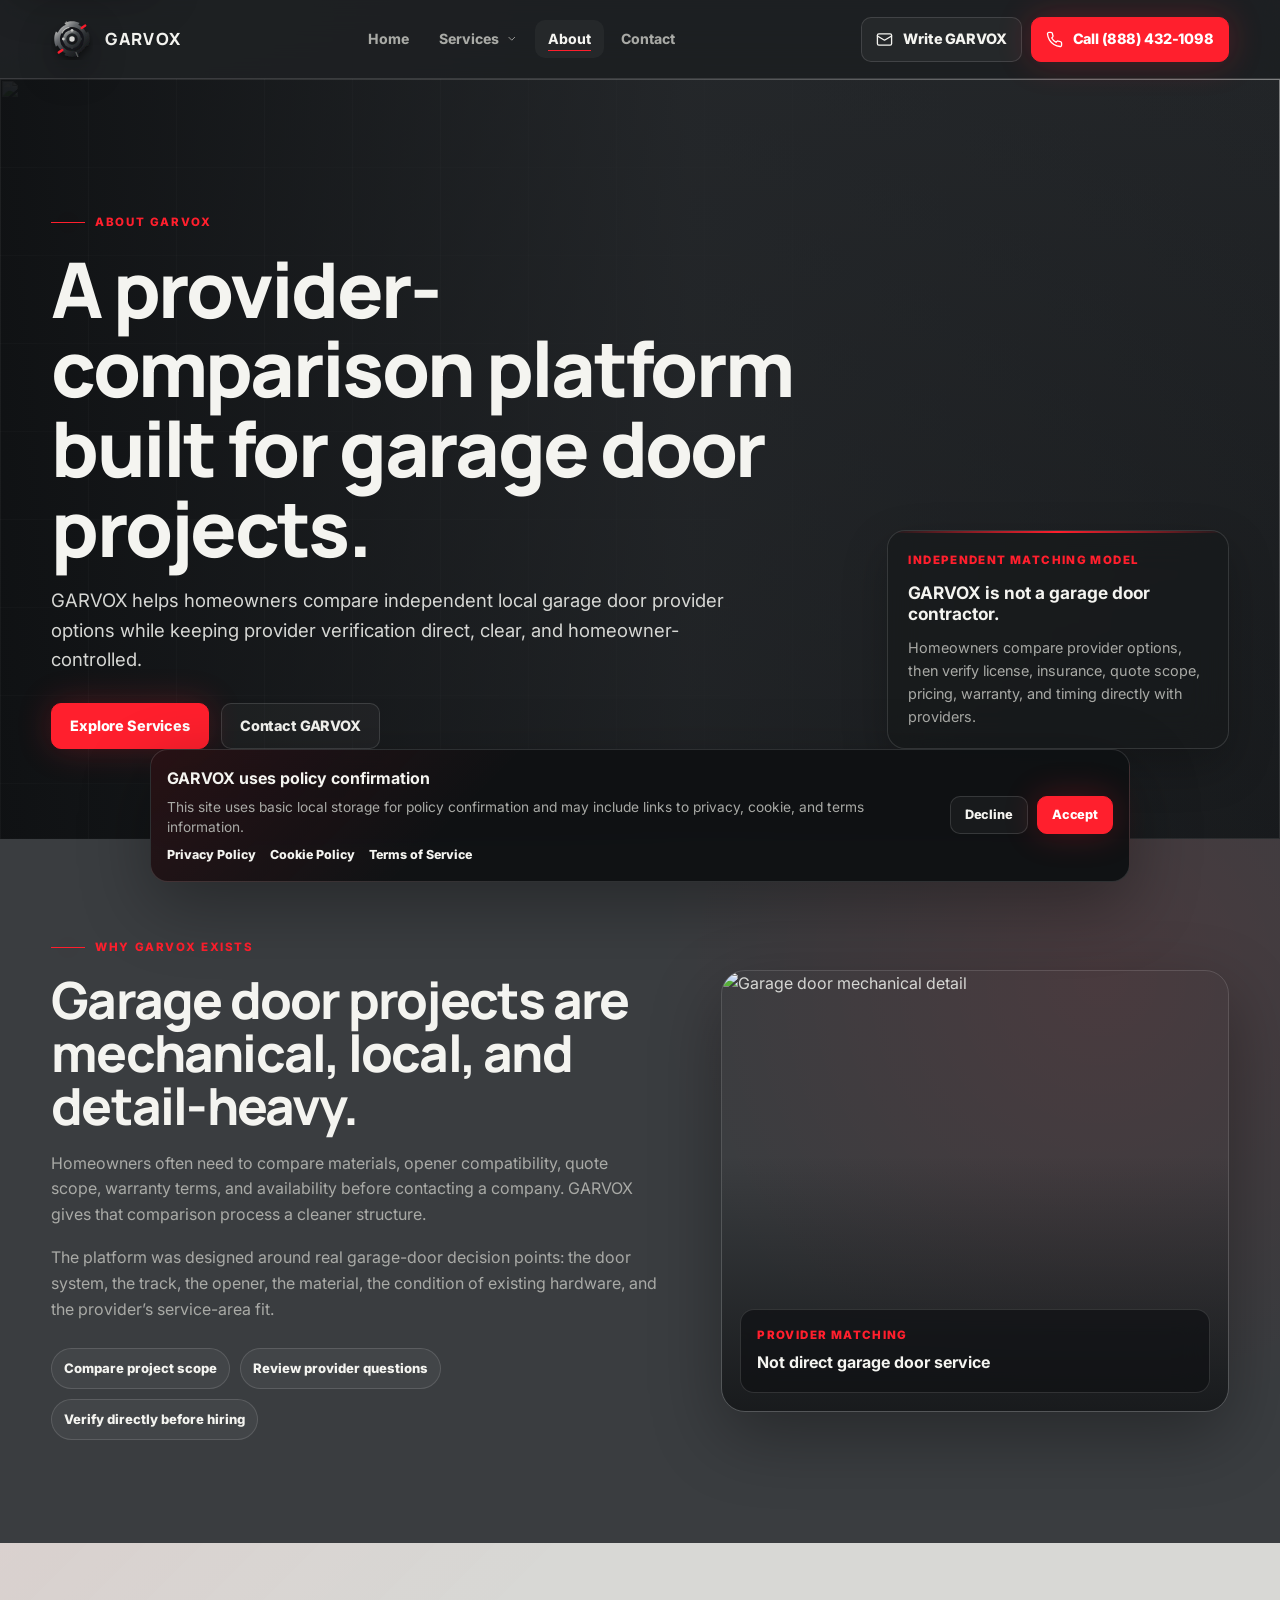
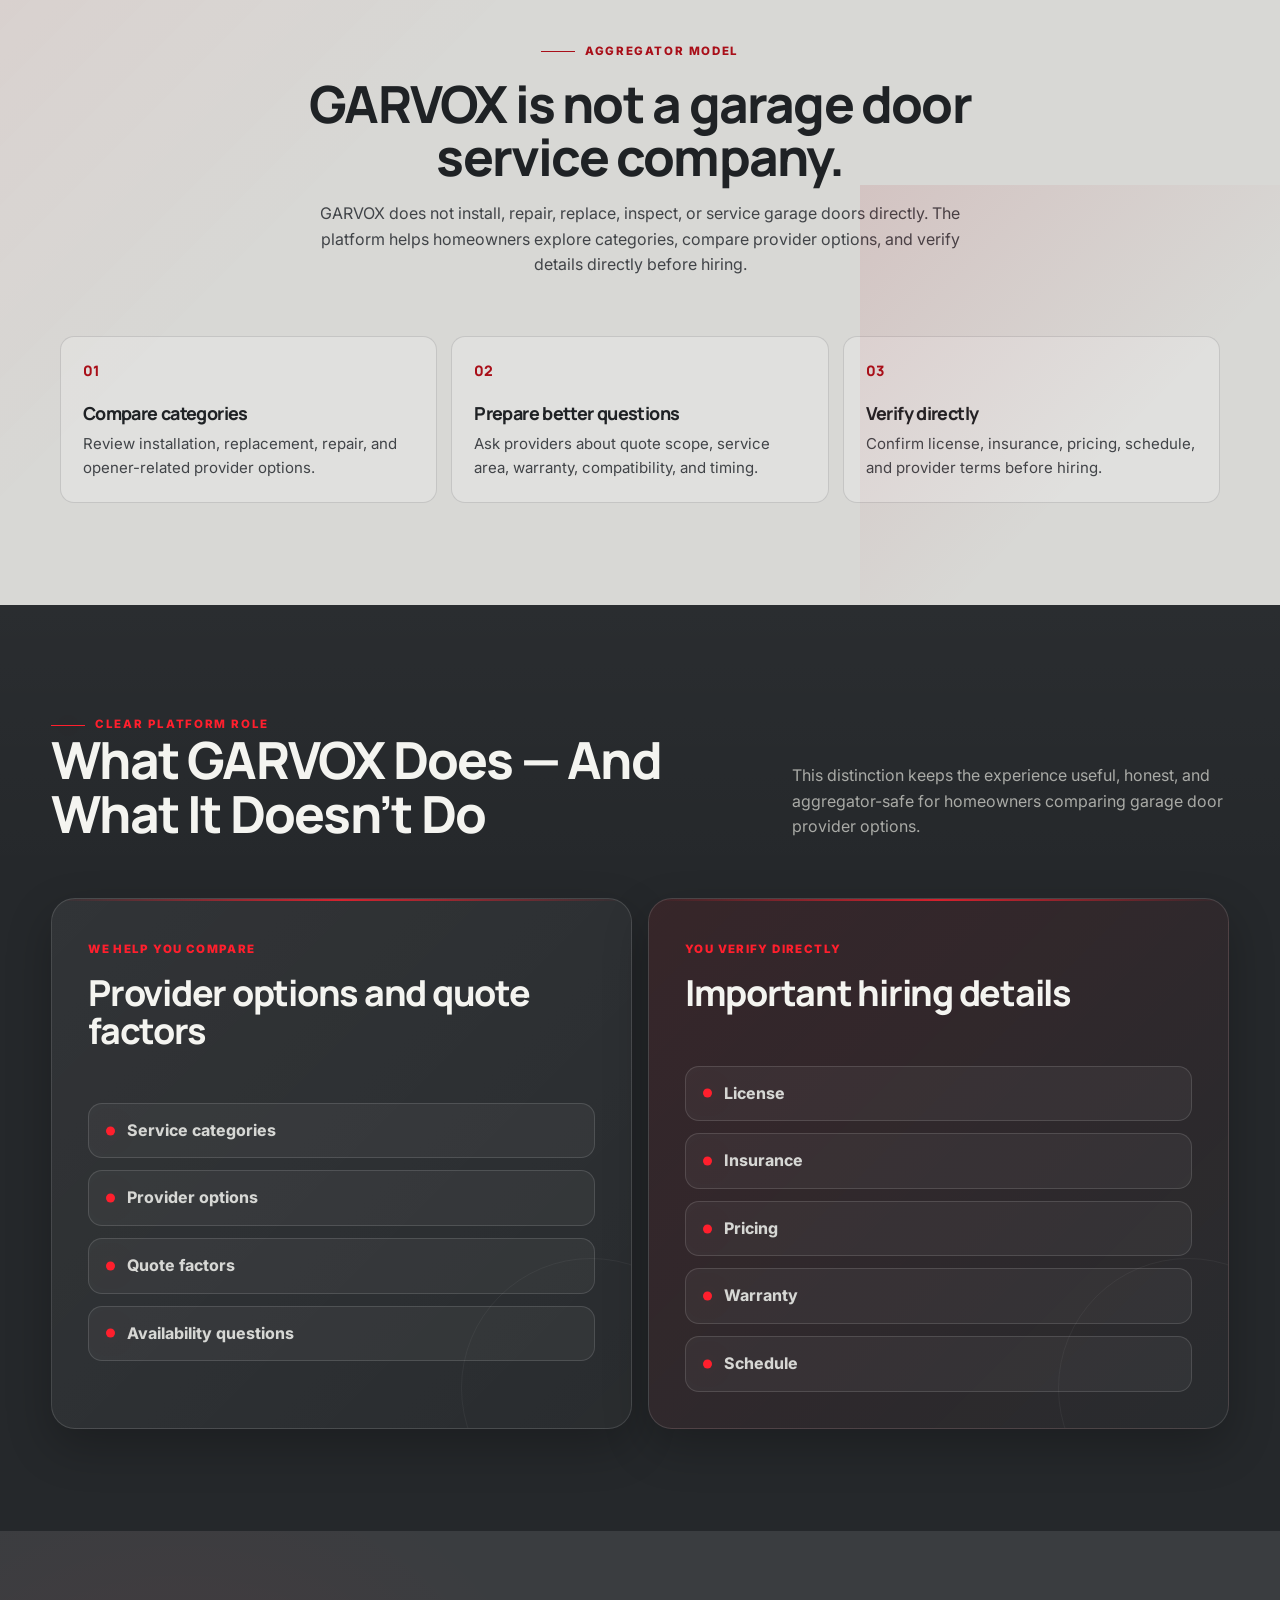
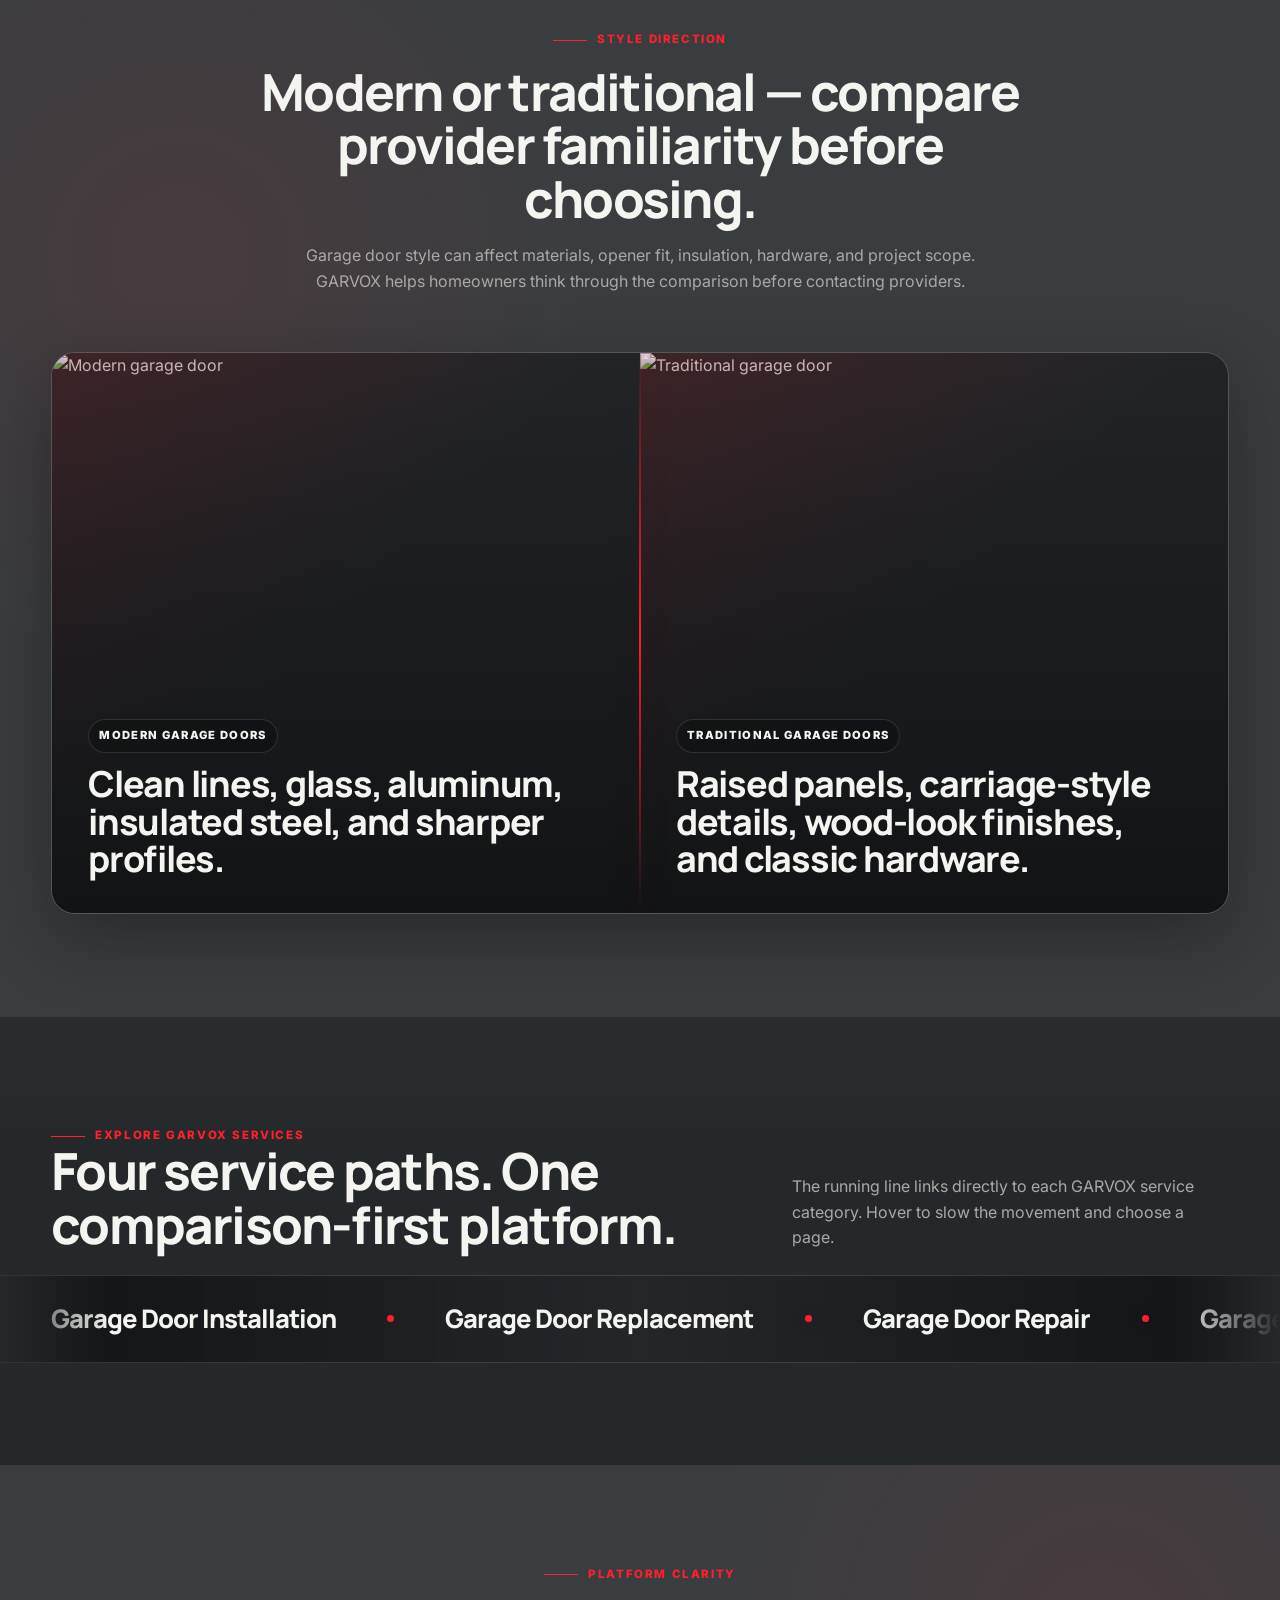
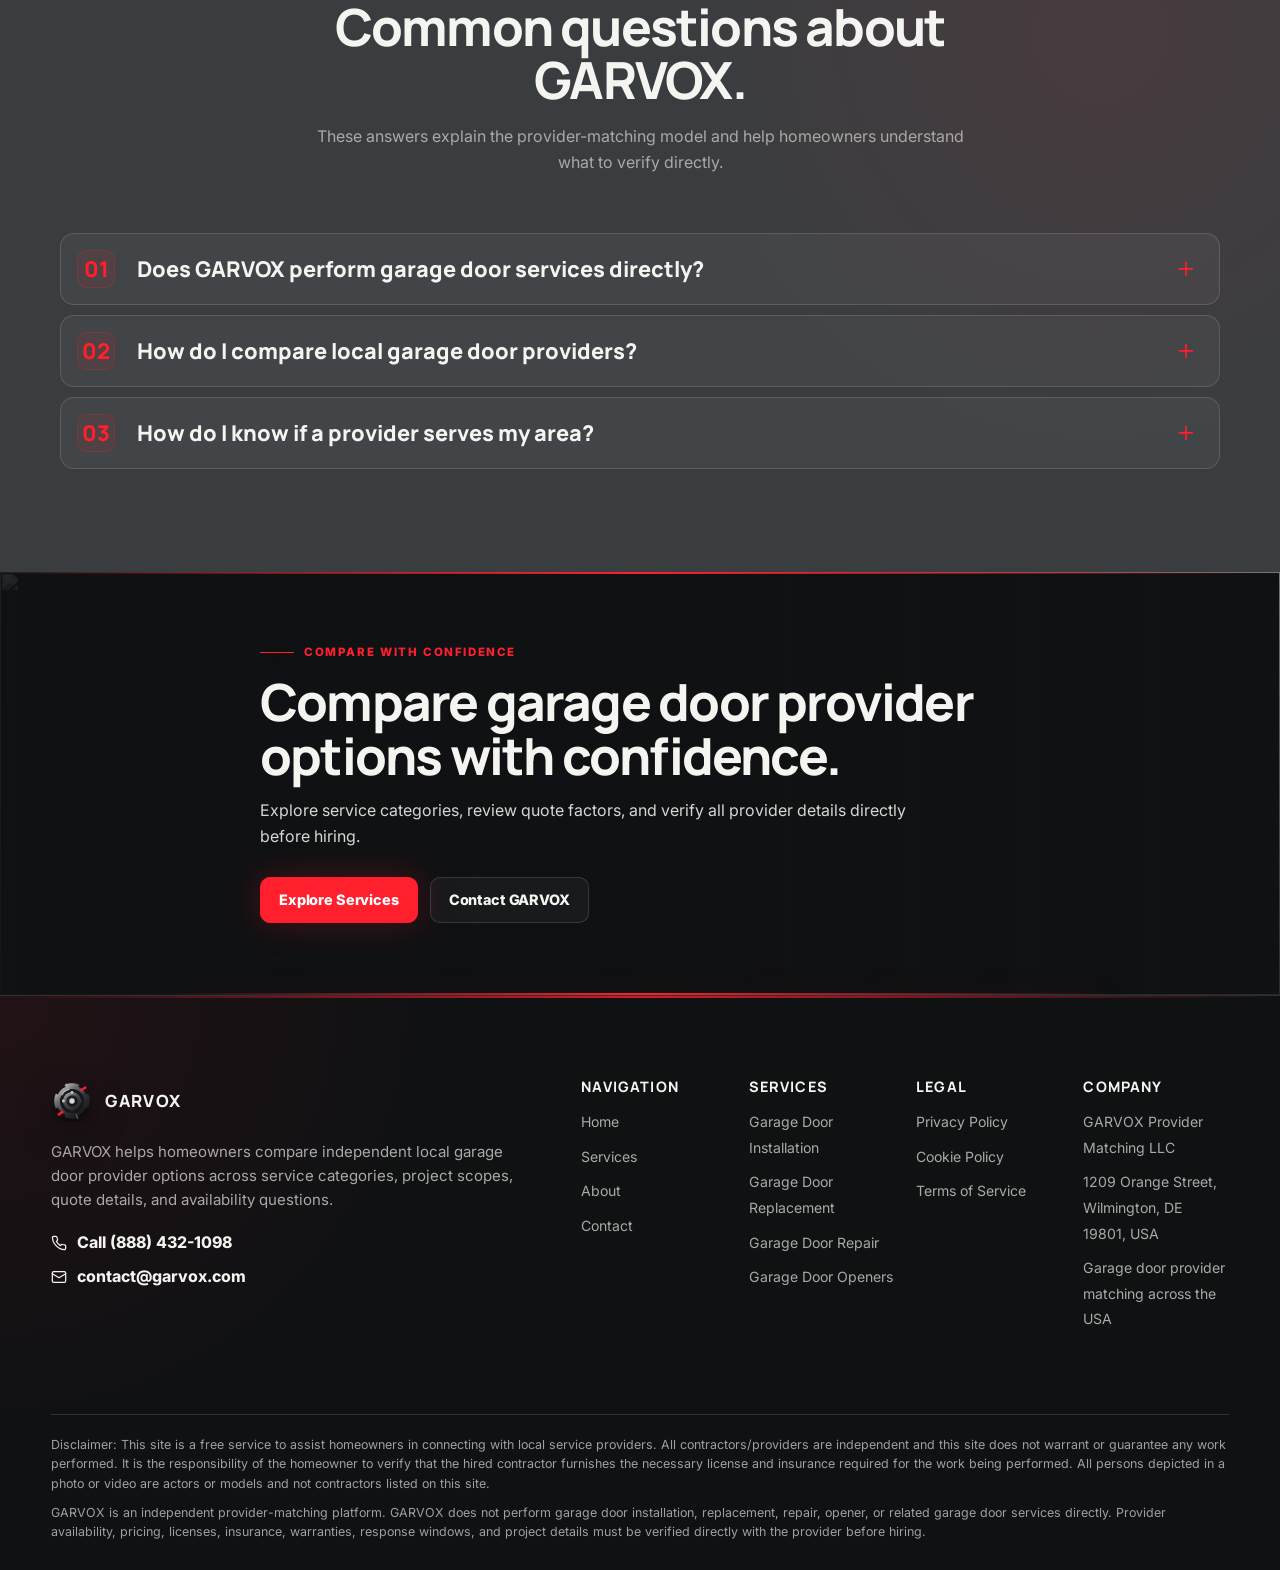
==== about.html @ 8727c37e "+" ====
<!DOCTYPE html>
<html lang="en">

<head>
    <meta charset="UTF-8">
    <meta name="viewport" content="width=device-width, initial-scale=1.0">

    <title>About GARVOX | Garage Door Provider Matching</title>
    <meta name="description"
        content="Learn how GARVOX helps homeowners compare independent garage door provider options while staying clear about its aggregator model.">

    <link rel="icon" type="image/svg+xml" href="./assets/icons/favicon.svg">
    <link rel="shortcut icon" href="./assets/icons/favicon.svg" type="image/svg+xml">

    <link rel="preconnect" href="https://fonts.googleapis.com">
    <link rel="preconnect" href="https://fonts.gstatic.com" crossorigin>
    <link
        href="https://fonts.googleapis.com/css2?family=Inter:wght@400;500;600;700;800&family=Manrope:wght@500;600;700;800&display=swap"
        rel="stylesheet">

    <link rel="stylesheet" href="./css/style.css">
</head>

<body class="about-page">
    <div data-site-header></div>

    <main id="main">
        <!-- =====================================================
         1. ABOUT HERO
         ===================================================== -->
        <section class="page-hero page-hero--about" aria-labelledby="aboutHeroTitle">
            <img class="page-hero__image" src="./assets/images/hero-about.jpg" alt="">
            <div class="page-hero__overlay" aria-hidden="true"></div>
            <div class="page-hero__rail" aria-hidden="true"></div>

            <div class="container-wide page-hero__inner">
                <div class="page-hero__content">
                    <span class="eyebrow">About GARVOX</span>

                    <h1 id="aboutHeroTitle">
                        A provider-comparison platform built for garage door projects.
                    </h1>

                    <p>
                        <span data-company-name>GARVOX</span> helps homeowners compare independent local garage door
                        provider
                        options while keeping provider verification direct, clear, and homeowner-controlled.
                    </p>

                    <div class="button-row">
                        <a class="btn btn--accent" href="services.html">
                            Explore Services
                        </a>

                        <a class="btn btn--ghost" href="contact.html">
                            Contact GARVOX
                        </a>
                    </div>
                </div>

                <aside class="page-hero__mini-panel" aria-label="Aggregator model summary">
                    <span>Independent matching model</span>
                    <strong>GARVOX is not a garage door contractor.</strong>
                    <p>
                        Homeowners compare provider options, then verify license, insurance, quote scope, pricing,
                        warranty, and
                        timing directly with providers.
                    </p>
                </aside>
            </div>
        </section>

        <!-- =====================================================
         2. COMPANY STORY
         ===================================================== -->
        <section class="section story-section" aria-labelledby="storyTitle">
            <div class="container-wide split-layout split-layout--photo-right">
                <div class="split-layout__content">
                    <span class="eyebrow">Why GARVOX exists</span>

                    <h2 id="storyTitle">
                        Garage door projects are mechanical, local, and detail-heavy.
                    </h2>

                    <p>
                        Homeowners often need to compare materials, opener compatibility, quote scope, warranty terms,
                        and
                        availability before contacting a company. <span data-company-name>GARVOX</span> gives that
                        comparison
                        process a cleaner structure.
                    </p>

                    <p>
                        The platform was designed around real garage-door decision points: the door system, the track,
                        the opener,
                        the material, the condition of existing hardware, and the provider’s service-area fit.
                    </p>

                    <div class="split-layout__checks">
                        <span>Compare project scope</span>
                        <span>Review provider questions</span>
                        <span>Verify directly before hiring</span>
                    </div>
                </div>

                <div class="split-layout__media red-scan-card">
                    <img src="./assets/images/service-replacement.jpg" alt="Garage door mechanical detail">
                    <span class="red-scan-card__line" aria-hidden="true"></span>
                    <div class="split-layout__badge">
                        <span>Provider matching</span>
                        <strong>Not direct garage door service</strong>
                    </div>
                </div>
            </div>
        </section>

        <!-- =====================================================
         3. AGGREGATOR MODEL — LIGHT GRAY SECTION
         ===================================================== -->
        <section class="section section--light aggregator-model-section" aria-labelledby="aggregatorModelTitle">
            <div class="container">
                <div class="section-heading section-heading--center">
                    <span class="eyebrow">Aggregator model</span>

                    <h2 id="aggregatorModelTitle">
                        GARVOX is not a garage door service company.
                    </h2>

                    <p>
                        <span data-company-name>GARVOX</span> does not install, repair, replace, inspect, or service
                        garage doors
                        directly. The platform helps homeowners explore categories, compare provider options, and verify
                        details
                        directly before hiring.
                    </p>
                </div>

                <div class="editorial-grid editorial-grid--three">
                    <article class="editorial-item">
                        <span>01</span>
                        <h3>Compare categories</h3>
                        <p>
                            Review installation, replacement, repair, and opener-related provider options.
                        </p>
                    </article>

                    <article class="editorial-item">
                        <span>02</span>
                        <h3>Prepare better questions</h3>
                        <p>
                            Ask providers about quote scope, service area, warranty, compatibility, and timing.
                        </p>
                    </article>

                    <article class="editorial-item">
                        <span>03</span>
                        <h3>Verify directly</h3>
                        <p>
                            Confirm license, insurance, pricing, schedule, and provider terms before hiring.
                        </p>
                    </article>
                </div>
            </div>
        </section>

        <!-- =====================================================
         4. WHAT GARVOX DOES — AND DOESN'T DO
         ===================================================== -->
        <section class="section does-section" aria-labelledby="doesTitle">
            <div class="container-wide">
                <div class="section-heading section-heading--row">
                    <div>
                        <span class="eyebrow">Clear platform role</span>

                        <h2 id="doesTitle">
                            What GARVOX Does — And What It Doesn’t Do
                        </h2>
                    </div>

                    <p>
                        This distinction keeps the experience useful, honest, and aggregator-safe for homeowners
                        comparing garage
                        door provider options.
                    </p>
                </div>

                <div class="does-grid">
                    <article class="does-card does-card--help">
                        <div class="does-card__head">
                            <span>We help you compare</span>
                            <h3>Provider options and quote factors</h3>
                        </div>

                        <ul>
                            <li>Service categories</li>
                            <li>Provider options</li>
                            <li>Quote factors</li>
                            <li>Availability questions</li>
                        </ul>
                    </article>

                    <article class="does-card does-card--verify">
                        <div class="does-card__head">
                            <span>You verify directly</span>
                            <h3>Important hiring details</h3>
                        </div>

                        <ul>
                            <li>License</li>
                            <li>Insurance</li>
                            <li>Pricing</li>
                            <li>Warranty</li>
                            <li>Schedule</li>
                        </ul>
                    </article>
                </div>
            </div>
        </section>

        <!-- =====================================================
         5. PHOTO SPLIT: MODERN VS TRADITIONAL
         ===================================================== -->
        <section class="section style-split-section" aria-labelledby="styleSplitTitle">
            <div class="container-wide">
                <div class="section-heading section-heading--center">
                    <span class="eyebrow">Style direction</span>

                    <h2 id="styleSplitTitle">
                        Modern or traditional — compare provider familiarity before choosing.
                    </h2>

                    <p>
                        Garage door style can affect materials, opener fit, insulation, hardware, and project scope.
                        GARVOX helps
                        homeowners think through the comparison before contacting providers.
                    </p>
                </div>

                <div class="style-split">
                    <a class="style-split__panel red-scan-card" href="garage-door-replacement.html">
                        <img src="./assets/images/modern-garage-door.jpg" alt="Modern garage door">
                        <span class="red-scan-card__line" aria-hidden="true"></span>
                        <span class="style-split__overlay" aria-hidden="true"></span>
                        <div class="style-split__content">
                            <span>Modern Garage Doors</span>
                            <h3>Clean lines, glass, aluminum, insulated steel, and sharper profiles.</h3>
                        </div>
                    </a>

                    <span class="style-split__divider" aria-hidden="true"></span>

                    <a class="style-split__panel red-scan-card" href="garage-door-installation.html">
                        <img src="./assets/images/traditional-garage-door.jpg" alt="Traditional garage door">
                        <span class="red-scan-card__line" aria-hidden="true"></span>
                        <span class="style-split__overlay" aria-hidden="true"></span>
                        <div class="style-split__content">
                            <span>Traditional Garage Doors</span>
                            <h3>Raised panels, carriage-style details, wood-look finishes, and classic hardware.</h3>
                        </div>
                    </a>
                </div>
            </div>
        </section>

        <!-- =====================================================
         6. CLICKABLE INFINITE SERVICES MARQUEE
         ===================================================== -->
        <section class="section marquee-section" aria-labelledby="marqueeTitle">
            <div class="container-wide">
                <div class="section-heading section-heading--row section-heading--compact">
                    <div>
                        <span class="eyebrow">Explore GARVOX services</span>

                        <h2 id="marqueeTitle">
                            Four service paths. One comparison-first platform.
                        </h2>
                    </div>

                    <p>
                        The running line links directly to each GARVOX service category. Hover to slow the movement and
                        choose a
                        page.
                    </p>
                </div>
            </div>

            <div class="service-marquee" aria-label="Clickable garage door service links">
                <div class="service-marquee__track">
                    <a href="garage-door-installation.html">Garage Door Installation</a>
                    <span></span>
                    <a href="garage-door-replacement.html">Garage Door Replacement</a>
                    <span></span>
                    <a href="garage-door-repair.html">Garage Door Repair</a>
                    <span></span>
                    <a href="garage-door-openers.html">Garage Door Openers</a>
                    <span></span>

                    <a href="garage-door-installation.html">Garage Door Installation</a>
                    <span></span>
                    <a href="garage-door-replacement.html">Garage Door Replacement</a>
                    <span></span>
                    <a href="garage-door-repair.html">Garage Door Repair</a>
                    <span></span>
                    <a href="garage-door-openers.html">Garage Door Openers</a>
                    <span></span>
                </div>
            </div>
        </section>

        <!-- =====================================================
         FAQ + SCHEMA
         ===================================================== -->
        <section class="section faq-section" aria-labelledby="aboutFaqTitle">
            <div class="container">
                <div class="section-heading section-heading--center">
                    <span class="eyebrow">Platform clarity</span>

                    <h2 id="aboutFaqTitle">
                        Common questions about GARVOX.
                    </h2>

                    <p>
                        These answers explain the provider-matching model and help homeowners understand what to verify
                        directly.
                    </p>
                </div>

                <div class="faq-list" data-faq-list="global"></div>
                <div data-faq-schema="global"></div>
            </div>
        </section>

        <!-- =====================================================
         7. RED LINE CTA
         ===================================================== -->
        <div data-red-line-cta="default"></div>
    </main>

    <div data-site-footer></div>
    <div data-policy-banner></div>

    <script src="./js/config.js"></script>
    <script src="./js/main.js"></script>
    <script src="./js/about.js"></script>
</body>

</html>
---- css/style.css ----
@import url("./home.css");
@import url("./services.css");
@import url("./about.css");
@import url("./contact.css");
@import url("./service-page.css");
@import url("./legal.css");

/* ==========================================================
   GARVOX — Global Styles
   Includes:
   - CSS variables
   - reset
   - typography
   - layout helpers
   - buttons
   - shared cards
   - accessibility
   - sticky header
   - dropdown
   - mobile menu
   - footer
   - policy banner
   - forms
   - FAQ
   - shared CTA components
   ========================================================== */

/* ==========================================================
   VARIABLES — EXACT REQUIRED PALETTE
   ========================================================== */

:root {
    /* Main gray base */
    --color-bg: #3A3D40;
    --color-bg-soft: #464A4E;
    --color-bg-deep: #25282B;

    /* One light gray section per page */
    --color-section-light: #D8D8D5;
    --color-section-light-2: #C9CAC7;

    /* Surfaces / cards */
    --color-surface: #303336;
    --color-surface-2: #414549;
    --color-card: #34373A;
    --color-card-dark: #232629;

    /* Typography on dark */
    --color-heading: #F4F4F0;
    --color-text: #D6D7D4;
    --color-muted: #A9AAA6;

    /* Typography on light gray sections */
    --color-light-heading: #1F2225;
    --color-light-text: #414448;
    --color-light-muted: #6C6F73;

    /* Strong accents */
    --color-accent: #FF1F2D;
    --color-accent-hover: #E21422;
    --color-accent-deep: #A90F19;

    /* Dark accent */
    --color-accent-dark: #17191B;
    --color-accent-dark-2: #0F1113;

    /* Lines / borders */
    --color-border: rgba(255, 255, 255, 0.13);
    --color-border-strong: rgba(255, 31, 45, 0.42);
    --color-light-border: rgba(31, 34, 37, 0.14);

    /* Shadows / glow */
    --shadow-card: 0 24px 70px rgba(0, 0, 0, 0.32);
    --shadow-soft: 0 18px 46px rgba(0, 0, 0, 0.24);
    --glow-red: 0 0 34px rgba(255, 31, 45, 0.24);

    /* Layout */
    --container: 1160px;
    --container-wide: 1360px;
    --site-gutter: clamp(18px, 4vw, 56px);
    --header-height: 78px;

    /* Radius */
    --radius-xs: 6px;
    --radius-sm: 10px;
    --radius-md: 14px;
    --radius-lg: 18px;
    --radius-xl: 24px;

    /* Typography */
    --font-main: "Inter", system-ui, -apple-system, BlinkMacSystemFont, "Segoe UI", sans-serif;
    --font-display: "Manrope", "Inter", system-ui, sans-serif;

    /* Motion */
    --transition-fast: 160ms ease;
    --transition-base: 240ms ease;
    --transition-slow: 420ms ease;
}

/* ==========================================================
   RESET / BASE
   ========================================================== */

*,
*::before,
*::after {
    box-sizing: border-box;
}

html {
    min-width: 320px;
    scroll-behavior: smooth;
    overflow-x: hidden;
    background: var(--color-bg);
}

html.overflow-guard,
html.overflow-guard body {
    overflow-x: hidden;
}

body {
    margin: 0;
    min-width: 320px;
    min-height: 100vh;
    font-family: var(--font-main);
    font-size: 16px;
    line-height: 1.6;
    color: var(--color-text);
    background:
        radial-gradient(circle at top left, rgba(255, 255, 255, 0.05), transparent 34rem),
        linear-gradient(180deg, var(--color-bg-soft), var(--color-bg) 32rem, var(--color-bg-deep));
    text-rendering: optimizeLegibility;
    -webkit-font-smoothing: antialiased;
}

body.menu-open {
    overflow: hidden;
}

img,
picture,
svg,
video,
canvas {
    display: block;
    max-width: 100%;
}

img {
    height: auto;
}

svg {
    width: 1em;
    height: 1em;
    fill: none;
    stroke: currentColor;
    stroke-width: 1.85;
    stroke-linecap: round;
    stroke-linejoin: round;
}

button,
input,
textarea,
select {
    font: inherit;
}

button {
    cursor: pointer;
}

a {
    color: inherit;
    text-decoration: none;
}

p,
h1,
h2,
h3,
h4,
h5,
h6,
ul,
ol,
figure,
blockquote {
    margin: 0;
}

ul,
ol {
    padding: 0;
}

li {
    list-style: none;
}

::selection {
    color: var(--color-heading);
    background: rgba(255, 31, 45, 0.46);
}

[hidden] {
    display: none !important;
}

/* ==========================================================
   ACCESSIBILITY
   ========================================================== */

.skip-link {
    position: fixed;
    top: 12px;
    left: 12px;
    z-index: 10000;
    transform: translateY(-160%);
    padding: 12px 16px;
    color: var(--color-heading);
    background: var(--color-accent-dark-2);
    border: 1px solid var(--color-border-strong);
    border-radius: var(--radius-sm);
    box-shadow: var(--shadow-soft);
    transition: transform var(--transition-base);
}

.skip-link:focus {
    transform: translateY(0);
}

:focus {
    outline: none;
}

:focus-visible {
    outline: 2px solid var(--color-accent);
    outline-offset: 4px;
}

@media (prefers-reduced-motion: reduce) {

    *,
    *::before,
    *::after {
        scroll-behavior: auto !important;
        animation-duration: 0.001ms !important;
        animation-iteration-count: 1 !important;
        transition-duration: 0.001ms !important;
    }
}

/* ==========================================================
   TYPOGRAPHY
   ========================================================== */

h1,
h2,
h3,
h4 {
    font-family: var(--font-display);
    color: var(--color-heading);
    letter-spacing: -0.035em;
    line-height: 1.04;
}

h1 {
    font-size: clamp(2.4rem, 6vw, 5.35rem);
    font-weight: 800;
}

h2 {
    font-size: clamp(2rem, 4vw, 3.65rem);
    font-weight: 760;
}

h3 {
    font-size: clamp(1.15rem, 1.7vw, 1.48rem);
    font-weight: 760;
}

h4 {
    font-size: 1rem;
    font-weight: 760;
}

p {
    color: var(--color-text);
}

.eyebrow {
    display: inline-flex;
    align-items: center;
    gap: 10px;
    width: fit-content;
    color: var(--color-accent);
    font-size: 0.72rem;
    font-weight: 800;
    line-height: 1.2;
    letter-spacing: 0.14em;
    text-transform: uppercase;
}

.eyebrow::before {
    content: "";
    width: 34px;
    height: 1px;
    background: var(--color-accent);
    box-shadow: var(--glow-red);
}

.section--light .eyebrow,
.legal-document .eyebrow {
    color: var(--color-accent-deep);
}

.section--light .eyebrow::before,
.legal-document .eyebrow::before {
    background: var(--color-accent-deep);
    box-shadow: none;
}

/* ==========================================================
   LAYOUT HELPERS
   ========================================================== */

.container,
.container-wide {
    width: min(100% - (var(--site-gutter) * 2), var(--container));
    margin-inline: auto;
}

.container-wide {
    width: min(100% - (var(--site-gutter) * 2), var(--container-wide));
}

.section {
    position: relative;
    padding: clamp(64px, 8vw, 112px) 0;
}

.section--light {
    color: var(--color-light-text);
    background:
        linear-gradient(135deg, rgba(255, 31, 45, 0.04), transparent 30%),
        var(--color-section-light);
}

.section--light h1,
.section--light h2,
.section--light h3,
.section--light h4 {
    color: var(--color-light-heading);
}

.section--light p {
    color: var(--color-light-text);
}

.section-heading {
    display: grid;
    gap: 18px;
    margin-bottom: clamp(30px, 5vw, 58px);
}

.section-heading--center {
    max-width: 820px;
    margin-inline: auto;
    text-align: center;
    justify-items: center;
}

.section-heading--row {
    grid-template-columns: minmax(0, 0.96fr) minmax(280px, 0.62fr);
    align-items: end;
    gap: clamp(28px, 5vw, 76px);
}

.section-heading--compact {
    margin-bottom: 24px;
}

.section-heading p {
    max-width: 680px;
    color: var(--color-muted);
}

.section--light .section-heading p {
    color: var(--color-light-text);
}

.button-row {
    display: flex;
    align-items: center;
    flex-wrap: wrap;
    gap: 12px;
}

/* ==========================================================
   BUTTONS
   ========================================================== */

.btn {
    --btn-bg: transparent;
    --btn-color: var(--color-heading);
    --btn-border: var(--color-border);

    position: relative;
    isolation: isolate;
    display: inline-flex;
    align-items: center;
    justify-content: center;
    gap: 10px;
    min-height: 46px;
    padding: 13px 18px;
    overflow: hidden;
    color: var(--btn-color);
    font-size: 0.9rem;
    font-weight: 800;
    line-height: 1;
    letter-spacing: -0.01em;
    background: var(--btn-bg);
    border: 1px solid var(--btn-border);
    border-radius: var(--radius-sm);
    box-shadow: none;
    transition:
        transform var(--transition-base),
        border-color var(--transition-base),
        background var(--transition-base),
        color var(--transition-base),
        box-shadow var(--transition-base);
}

.btn::after {
    content: "";
    position: absolute;
    right: 14px;
    bottom: 8px;
    left: 14px;
    z-index: -1;
    height: 1px;
    background: currentColor;
    opacity: 0;
    transform: scaleX(0.25);
    transform-origin: left;
    transition:
        opacity var(--transition-base),
        transform var(--transition-base);
}

.btn:hover {
    transform: translateY(-1px);
}

.btn:hover::after {
    opacity: 0.8;
    transform: scaleX(1);
}

.btn svg {
    width: 17px;
    height: 17px;
}

.btn--accent {
    --btn-bg: var(--color-accent);
    --btn-color: #ffffff;
    --btn-border: var(--color-accent);

    box-shadow: var(--glow-red);
}

.btn--accent:hover {
    background: var(--color-accent-hover);
    border-color: var(--color-accent-hover);
}

.btn--ghost {
    --btn-bg: rgba(255, 255, 255, 0.04);
    --btn-color: var(--color-heading);
    --btn-border: var(--color-border);
}

.btn--ghost:hover {
    border-color: var(--color-border-strong);
    background: rgba(255, 255, 255, 0.075);
}

.btn--dark {
    --btn-bg: var(--color-accent-dark);
    --btn-color: var(--color-heading);
    --btn-border: rgba(255, 255, 255, 0.12);
}

.btn--small {
    min-height: 38px;
    padding: 10px 14px;
    font-size: 0.8rem;
}

.btn--full {
    width: 100%;
}

/* ==========================================================
   HEADER
   ========================================================== */

.site-header {
    position: sticky;
    top: 0;
    z-index: 900;
    background: rgba(23, 25, 27, 0.86);
    border-bottom: 1px solid var(--color-border);
    backdrop-filter: blur(18px);
}

.site-header__bar {
    min-height: var(--header-height);
}

.site-header__inner {
    display: grid;
    grid-template-columns: auto 1fr auto;
    align-items: center;
    min-height: var(--header-height);
    gap: clamp(18px, 3vw, 42px);
}

.brand-logo {
    display: inline-flex;
    align-items: center;
    gap: 12px;
    min-width: max-content;
    color: var(--color-heading);
    font-family: var(--font-display);
    font-size: 1.05rem;
    font-weight: 900;
    letter-spacing: 0.08em;
    text-transform: uppercase;
}

.brand-logo__mark {
    position: relative;
    display: grid;
    width: 42px;
    height: 42px;
    place-items: center;
}

.brand-logo__mark img {
    width: 42px;
    height: 42px;
    object-fit: contain;
    filter: drop-shadow(0 12px 18px rgba(0, 0, 0, 0.38));
    transition:
        filter var(--transition-base),
        transform var(--transition-base);
}

.brand-logo__mark::after {
    content: "";
    position: absolute;
    inset: 11px;
    border-top: 2px solid var(--color-accent);
    opacity: 0;
    transform: rotate(22deg) scaleX(0.45);
    transition:
        opacity var(--transition-base),
        transform var(--transition-base);
}

.brand-logo:hover .brand-logo__mark img {
    transform: rotate(-8deg);
    filter:
        drop-shadow(0 12px 18px rgba(0, 0, 0, 0.38)) drop-shadow(0 0 18px rgba(255, 31, 45, 0.34));
}

.brand-logo:hover .brand-logo__mark::after {
    opacity: 1;
    transform: rotate(22deg) scaleX(1);
}

.site-nav {
    display: flex;
    align-items: center;
    justify-content: center;
    gap: 4px;
}

.site-nav__link {
    position: relative;
    display: inline-flex;
    align-items: center;
    gap: 7px;
    padding: 12px 13px;
    color: var(--color-muted);
    font-size: 0.88rem;
    font-weight: 750;
    line-height: 1;
    border-radius: var(--radius-sm);
    transition:
        color var(--transition-base),
        background var(--transition-base);
}

.site-nav__link::after {
    content: "";
    position: absolute;
    right: 13px;
    bottom: 7px;
    left: 13px;
    height: 1px;
    background: var(--color-accent);
    opacity: 0;
    transform: scaleX(0);
    transform-origin: left;
    transition:
        opacity var(--transition-base),
        transform var(--transition-base);
}

.site-nav__link:hover,
.site-nav__link.is-active,
.site-nav__link[aria-current="page"] {
    color: var(--color-heading);
    background: rgba(255, 255, 255, 0.04);
}

.site-nav__link:hover::after,
.site-nav__link.is-active::after,
.site-nav__link[aria-current="page"]::after {
    opacity: 1;
    transform: scaleX(1);
}

.site-nav__chevron {
    display: inline-flex;
    font-size: 0.72rem;
    transition: transform var(--transition-base);
}

.site-nav__item--dropdown.is-open .site-nav__chevron {
    transform: rotate(180deg);
}

.site-header__actions {
    display: flex;
    align-items: center;
    justify-content: flex-end;
    gap: 9px;
}

.header-phone--mobile {
    display: none;
}

.site-header__email,
.site-header__call {
    min-height: 42px;
    padding-inline: 14px;
}

.menu-toggle {
    display: none;
    width: 44px;
    height: 44px;
    padding: 0;
    color: var(--color-heading);
    background: rgba(255, 255, 255, 0.04);
    border: 1px solid var(--color-border);
    border-radius: var(--radius-sm);
}

.menu-toggle span {
    display: block;
    width: 18px;
    height: 1.5px;
    margin: 4px auto;
    background: currentColor;
    transition: transform var(--transition-base);
}

.menu-toggle:hover {
    border-color: var(--color-border-strong);
}

/* ==========================================================
   HEADER DROPDOWN
   ========================================================== */

.site-nav__item--dropdown {
    position: relative;
}

.services-dropdown {
    position: absolute;
    top: calc(100% + 13px);
    left: 50%;
    width: min(760px, calc(100vw - 32px));
    pointer-events: none;
    opacity: 0;
    transform: translate(-50%, 10px);
    transition:
        opacity var(--transition-base),
        transform var(--transition-base);
}

.site-nav__item--dropdown.is-open .services-dropdown {
    pointer-events: auto;
    opacity: 1;
    transform: translate(-50%, 0);
}

.services-dropdown::before {
    content: "";
    position: absolute;
    top: -16px;
    right: 0;
    left: 0;
    height: 18px;
}

.services-dropdown__inner {
    display: grid;
    grid-template-columns: 0.82fr 1.35fr;
    gap: 16px;
    padding: 16px;
    background:
        linear-gradient(135deg, rgba(255, 31, 45, 0.08), transparent 32%),
        rgba(15, 17, 19, 0.96);
    border: 1px solid var(--color-border);
    border-radius: var(--radius-lg);
    box-shadow: var(--shadow-card);
    backdrop-filter: blur(24px);
}

.services-dropdown__intro {
    padding: 16px;
    border: 1px solid var(--color-border);
    border-radius: var(--radius-md);
    background: rgba(255, 255, 255, 0.035);
}

.services-dropdown__intro strong {
    display: block;
    margin-top: 12px;
    color: var(--color-heading);
    font-size: 1rem;
}

.services-dropdown__intro p {
    margin-top: 8px;
    color: var(--color-muted);
    font-size: 0.86rem;
    line-height: 1.55;
}

.services-dropdown__grid {
    display: grid;
    grid-template-columns: 1fr 1fr;
    gap: 10px;
}

.services-dropdown__card {
    display: grid;
    grid-template-columns: 38px 1fr;
    gap: 12px;
    min-height: 104px;
    padding: 13px;
    color: var(--color-text);
    background: rgba(255, 255, 255, 0.04);
    border: 1px solid var(--color-border);
    border-radius: var(--radius-md);
    transition:
        border-color var(--transition-base),
        background var(--transition-base),
        transform var(--transition-base);
}

.services-dropdown__card:hover {
    transform: translateY(-2px);
    border-color: var(--color-border-strong);
    background: rgba(255, 255, 255, 0.065);
}

.services-dropdown__icon {
    display: grid;
    width: 38px;
    height: 38px;
    place-items: center;
    color: var(--color-accent);
    background: rgba(255, 31, 45, 0.09);
    border: 1px solid rgba(255, 31, 45, 0.18);
    border-radius: var(--radius-sm);
}

.services-dropdown__card strong {
    display: block;
    color: var(--color-heading);
    font-size: 0.92rem;
    line-height: 1.2;
}

.services-dropdown__card em {
    display: -webkit-box;
    margin-top: 6px;
    overflow: hidden;
    color: var(--color-muted);
    font-size: 0.78rem;
    font-style: normal;
    line-height: 1.45;
    -webkit-line-clamp: 3;
    -webkit-box-orient: vertical;
}

/* ==========================================================
   MOBILE MENU
   ========================================================== */

.mobile-menu {
    position: fixed;
    inset: 0;
    z-index: 1100;
    display: grid;
    padding: 14px;
    background: rgba(15, 17, 19, 0.64);
    opacity: 0;
    transition: opacity var(--transition-base);
    backdrop-filter: blur(16px);
}

.mobile-menu.is-open {
    opacity: 1;
}

.mobile-menu__panel {
    display: grid;
    grid-template-rows: auto 1fr auto;
    width: min(100%, 560px);
    min-height: 100%;
    margin-left: auto;
    overflow: hidden;
    background:
        linear-gradient(135deg, rgba(255, 31, 45, 0.08), transparent 36%),
        var(--color-accent-dark-2);
    border: 1px solid var(--color-border);
    border-radius: var(--radius-xl);
    box-shadow: var(--shadow-card);
    transform: translateX(24px);
    transition: transform var(--transition-base);
}

.mobile-menu.is-open .mobile-menu__panel {
    transform: translateX(0);
}

.mobile-menu__top,
.mobile-menu__footer {
    padding: 18px;
}

.mobile-menu__top {
    display: flex;
    align-items: center;
    justify-content: space-between;
    border-bottom: 1px solid var(--color-border);
}

.mobile-menu__close {
    display: grid;
    width: 44px;
    height: 44px;
    place-items: center;
    color: var(--color-heading);
    background: rgba(255, 255, 255, 0.04);
    border: 1px solid var(--color-border);
    border-radius: var(--radius-sm);
}

.mobile-menu__close:hover {
    border-color: var(--color-border-strong);
}

.mobile-menu__body {
    padding: 18px;
    overflow-y: auto;
}

.mobile-menu__nav {
    display: grid;
    gap: 8px;
}

.mobile-menu__link {
    display: flex;
    align-items: center;
    justify-content: space-between;
    min-height: 52px;
    padding: 14px;
    color: var(--color-heading);
    font-weight: 800;
    background: rgba(255, 255, 255, 0.04);
    border: 1px solid var(--color-border);
    border-radius: var(--radius-md);
}

.mobile-menu__link:hover,
.mobile-menu__link.is-active {
    border-color: var(--color-border-strong);
}

.mobile-menu__services {
    display: grid;
    gap: 10px;
    margin-top: 22px;
}

.mobile-menu__label {
    color: var(--color-accent);
    font-size: 0.72rem;
    font-weight: 850;
    letter-spacing: 0.14em;
    text-transform: uppercase;
}

.mobile-service-link {
    display: grid;
    grid-template-columns: 42px 1fr;
    gap: 12px;
    padding: 12px;
    color: var(--color-text);
    background: rgba(255, 255, 255, 0.035);
    border: 1px solid var(--color-border);
    border-radius: var(--radius-md);
}

.mobile-service-link:hover {
    border-color: var(--color-border-strong);
}

.mobile-service-link__icon {
    display: grid;
    width: 42px;
    height: 42px;
    place-items: center;
    color: var(--color-accent);
    background: rgba(255, 31, 45, 0.09);
    border: 1px solid rgba(255, 31, 45, 0.17);
    border-radius: var(--radius-sm);
}

.mobile-service-link strong {
    display: block;
    color: var(--color-heading);
    line-height: 1.2;
}

.mobile-service-link em {
    display: -webkit-box;
    margin-top: 5px;
    overflow: hidden;
    color: var(--color-muted);
    font-size: 0.82rem;
    font-style: normal;
    line-height: 1.45;
    -webkit-line-clamp: 2;
    -webkit-box-orient: vertical;
}

.mobile-menu__footer {
    display: grid;
    gap: 9px;
    border-top: 1px solid var(--color-border);
}

/* ==========================================================
   PAGE HERO
   ========================================================== */

.page-hero {
    position: relative;
    min-height: clamp(470px, 64vh, 680px);
    overflow: hidden;
    background: var(--color-bg-deep);
}

.page-hero__image,
.page-hero__overlay,
.page-hero__rail {
    position: absolute;
    inset: 0;
}

.page-hero__image {
    width: 100%;
    height: 100%;
    object-fit: cover;
}

.page-hero__overlay {
    background:
        linear-gradient(90deg, rgba(15, 17, 19, 0.92), rgba(37, 40, 43, 0.76) 52%, rgba(37, 40, 43, 0.36)),
        linear-gradient(180deg, rgba(15, 17, 19, 0.32), rgba(15, 17, 19, 0.82));
}

.page-hero__rail {
    opacity: 0.35;
    background-image:
        linear-gradient(90deg, rgba(255, 255, 255, 0.07) 1px, transparent 1px),
        linear-gradient(180deg, rgba(255, 255, 255, 0.05) 1px, transparent 1px);
    background-size: 88px 88px;
    mask-image: linear-gradient(90deg, black, transparent 78%);
}

.page-hero__inner {
    position: relative;
    z-index: 2;
    display: grid;
    grid-template-columns: minmax(0, 0.95fr) minmax(300px, 0.42fr);
    align-items: end;
    min-height: inherit;
    gap: clamp(24px, 5vw, 72px);
    padding-top: calc(var(--header-height) + 48px);
    padding-bottom: clamp(48px, 7vw, 92px);
}

.page-hero__content {
    max-width: 820px;
}

.page-hero__content h1 {
    max-width: 870px;
    margin-top: 18px;
}

.page-hero__content p {
    max-width: 690px;
    margin-top: 18px;
    color: var(--color-text);
    font-size: clamp(1rem, 1.45vw, 1.16rem);
}

.page-hero__content .button-row {
    margin-top: 28px;
}

.page-hero__mini-panel {
    position: relative;
    padding: 20px;
    overflow: hidden;
    background: rgba(23, 25, 27, 0.72);
    border: 1px solid var(--color-border);
    border-radius: var(--radius-lg);
    box-shadow: var(--shadow-soft);
    backdrop-filter: blur(18px);
}

.page-hero__mini-panel::before {
    content: "";
    position: absolute;
    inset: 0 0 auto;
    height: 2px;
    background: linear-gradient(90deg, transparent, var(--color-accent), transparent);
}

.page-hero__mini-panel span {
    display: block;
    color: var(--color-accent);
    font-size: 0.72rem;
    font-weight: 850;
    letter-spacing: 0.12em;
    text-transform: uppercase;
}

.page-hero__mini-panel strong {
    display: block;
    margin-top: 12px;
    color: var(--color-heading);
    font-size: 1.08rem;
    line-height: 1.22;
}

.page-hero__mini-panel p {
    margin-top: 12px;
    color: var(--color-muted);
    font-size: 0.9rem;
}

/* ==========================================================
   QUICK NAV
   ========================================================== */

.quick-nav {
    display: flex;
    flex-wrap: wrap;
    gap: 10px;
}

.quick-nav__chip {
    position: relative;
    display: inline-flex;
    align-items: center;
    min-height: 42px;
    padding: 11px 14px;
    overflow: hidden;
    color: var(--color-heading);
    font-size: 0.86rem;
    font-weight: 800;
    background: rgba(255, 255, 255, 0.04);
    border: 1px solid var(--color-border);
    border-radius: 999px;
    transition:
        color var(--transition-base),
        border-color var(--transition-base),
        background var(--transition-base);
}

.quick-nav__chip::after {
    content: "";
    position: absolute;
    right: 14px;
    bottom: 7px;
    left: 14px;
    height: 1px;
    background: var(--color-accent);
    transform: scaleX(0);
    transform-origin: left;
    transition: transform var(--transition-base);
}

.quick-nav__chip:hover {
    border-color: var(--color-border-strong);
    background: rgba(255, 255, 255, 0.07);
}

.quick-nav__chip:hover::after {
    transform: scaleX(1);
}

/* ==========================================================
   RED SCAN CARD EFFECT
   ========================================================== */

.red-scan-card {
    position: relative;
    overflow: hidden;
}

.red-scan-card__line {
    position: absolute;
    top: -20%;
    bottom: -20%;
    left: -12%;
    z-index: 4;
    width: 1px;
    background: linear-gradient(180deg, transparent, var(--color-accent), transparent);
    box-shadow: var(--glow-red);
    opacity: 0;
    transform: translateX(-30px) rotate(9deg);
    pointer-events: none;
}

.red-scan-card:hover .red-scan-card__line,
.red-scan-card.is-hovered .red-scan-card__line {
    animation: redScan 820ms ease forwards;
}

@keyframes redScan {
    0% {
        opacity: 0;
        transform: translateX(-30px) rotate(9deg);
    }

    16% {
        opacity: 1;
    }

    100% {
        opacity: 0;
        transform: translateX(760px) rotate(9deg);
    }
}

/* ==========================================================
   SERVICE CARDS
   ========================================================== */

.service-card-grid {
    display: grid;
    grid-template-columns: repeat(4, minmax(0, 1fr));
    gap: 16px;
}

.service-card {
    min-height: 430px;
    border-radius: var(--radius-lg);
    background: var(--color-card-dark);
    box-shadow: var(--shadow-soft);
}

.service-card__link {
    position: relative;
    display: block;
    height: 100%;
    min-height: inherit;
    overflow: hidden;
    border: 1px solid var(--color-border);
    border-radius: inherit;
}

.service-card__image,
.service-card__overlay {
    position: absolute;
    inset: 0;
}

.service-card__image {
    width: 100%;
    height: 100%;
    object-fit: cover;
    transition:
        filter var(--transition-base),
        transform var(--transition-slow);
}

.service-card__overlay {
    background:
        linear-gradient(180deg, rgba(15, 17, 19, 0.18), rgba(15, 17, 19, 0.88)),
        linear-gradient(135deg, rgba(255, 31, 45, 0.16), transparent 42%);
    transition: background var(--transition-base);
}

.service-card__icon {
    position: absolute;
    top: 16px;
    right: 16px;
    z-index: 3;
    display: grid;
    width: 44px;
    height: 44px;
    place-items: center;
    color: var(--color-accent);
    background: rgba(15, 17, 19, 0.58);
    border: 1px solid rgba(255, 31, 45, 0.28);
    border-radius: var(--radius-sm);
    backdrop-filter: blur(12px);
}

.service-card__content {
    position: absolute;
    right: 18px;
    bottom: 18px;
    left: 18px;
    z-index: 3;
    display: grid;
    gap: 10px;
}

.service-card__kicker {
    width: fit-content;
    padding: 7px 9px;
    color: var(--color-heading);
    font-size: 0.68rem;
    font-weight: 850;
    letter-spacing: 0.12em;
    text-transform: uppercase;
    background: rgba(15, 17, 19, 0.62);
    border: 1px solid rgba(255, 255, 255, 0.16);
    border-radius: 999px;
}

.service-card__content strong {
    color: var(--color-heading);
    font-family: var(--font-display);
    font-size: clamp(1.25rem, 2vw, 1.72rem);
    font-weight: 820;
    line-height: 1.05;
    letter-spacing: -0.04em;
}

.service-card__hover-text {
    max-height: 0;
    overflow: hidden;
    color: var(--color-text);
    font-size: 0.9rem;
    line-height: 1.5;
    opacity: 0;
    transition:
        max-height var(--transition-slow),
        opacity var(--transition-base);
}

.service-card__cta {
    display: inline-flex;
    align-items: center;
    gap: 8px;
    width: fit-content;
    color: var(--color-heading);
    font-size: 0.84rem;
    font-weight: 850;
}

.service-card__cta svg {
    color: var(--color-accent);
    transition: transform var(--transition-base);
}

.service-card:hover .service-card__link {
    border-color: var(--color-border-strong);
}

.service-card:hover .service-card__image {
    filter: contrast(1.05) saturate(0.92) brightness(0.9);
    transform: scale(1.025);
}

.service-card:hover .service-card__overlay {
    background:
        linear-gradient(180deg, rgba(15, 17, 19, 0.3), rgba(15, 17, 19, 0.92)),
        linear-gradient(135deg, rgba(255, 31, 45, 0.19), transparent 46%);
}

.service-card:hover .service-card__hover-text {
    max-height: 120px;
    opacity: 1;
}

.service-card:hover .service-card__cta svg {
    transform: translateX(4px);
}

/* ==========================================================
   EDITORIAL ITEMS / STEPS
   ========================================================== */

.editorial-grid,
.editorial-steps {
    display: grid;
    gap: 14px;
}

.editorial-grid--three,
.editorial-steps {
    grid-template-columns: repeat(3, minmax(0, 1fr));
}

.editorial-grid--six {
    grid-template-columns: repeat(3, minmax(0, 1fr));
}

.editorial-item,
.editorial-step {
    position: relative;
    padding: 22px;
    border: 1px solid var(--color-light-border);
    border-radius: var(--radius-md);
    background: rgba(255, 255, 255, 0.22);
}

.editorial-item span,
.editorial-step span {
    display: block;
    margin-bottom: 22px;
    color: var(--color-accent-deep);
    font-family: var(--font-display);
    font-size: 0.9rem;
    font-weight: 900;
}

.editorial-item h3,
.editorial-step h3 {
    color: var(--color-light-heading);
    font-size: 1.12rem;
}

.editorial-item p,
.editorial-step p {
    margin-top: 9px;
    color: var(--color-light-text);
    font-size: 0.94rem;
}

/* ==========================================================
   SPLIT LAYOUT
   ========================================================== */

.split-layout {
    display: grid;
    grid-template-columns: minmax(0, 0.86fr) minmax(360px, 0.72fr);
    align-items: center;
    gap: clamp(28px, 5vw, 76px);
}

.split-layout--photo-right .split-layout__media {
    order: 2;
}

.split-layout__content {
    display: grid;
    gap: 18px;
}

.split-layout__content p {
    color: var(--color-muted);
}

.split-layout__checks {
    display: flex;
    flex-wrap: wrap;
    gap: 10px;
    margin-top: 8px;
}

.split-layout__checks span {
    display: inline-flex;
    align-items: center;
    min-height: 38px;
    padding: 9px 12px;
    color: var(--color-heading);
    font-size: 0.82rem;
    font-weight: 800;
    background: rgba(255, 255, 255, 0.045);
    border: 1px solid var(--color-border);
    border-radius: 999px;
}

.split-layout__media {
    position: relative;
    min-height: 440px;
    overflow: hidden;
    border: 1px solid var(--color-border);
    border-radius: var(--radius-xl);
    box-shadow: var(--shadow-card);
}

.split-layout__media img {
    width: 100%;
    height: 100%;
    min-height: inherit;
    object-fit: cover;
}

.split-layout__media::after {
    content: "";
    position: absolute;
    inset: 0;
    background: linear-gradient(180deg, transparent 42%, rgba(15, 17, 19, 0.78));
}

.split-layout__badge {
    position: absolute;
    right: 18px;
    bottom: 18px;
    left: 18px;
    z-index: 3;
    padding: 16px;
    background: rgba(15, 17, 19, 0.7);
    border: 1px solid var(--color-border);
    border-radius: var(--radius-md);
    backdrop-filter: blur(14px);
}

.split-layout__badge span {
    display: block;
    color: var(--color-accent);
    font-size: 0.72rem;
    font-weight: 850;
    letter-spacing: 0.12em;
    text-transform: uppercase;
}

.split-layout__badge strong {
    display: block;
    margin-top: 6px;
    color: var(--color-heading);
}

/* ==========================================================
   FACTOR LIST / QUESTION CARDS
   ========================================================== */

.factor-list,
.question-card-grid {
    display: grid;
    gap: 14px;
}

.factor-list {
    margin-top: 8px;
}

.factor-list article,
.question-card {
    padding: 18px;
    background: rgba(255, 255, 255, 0.045);
    border: 1px solid var(--color-border);
    border-radius: var(--radius-md);
}

.factor-list span,
.question-card span {
    display: block;
    margin-bottom: 16px;
    color: var(--color-accent);
    font-family: var(--font-display);
    font-weight: 900;
}

.factor-list h3,
.question-card h3 {
    font-size: 1.08rem;
}

.factor-list p,
.question-card p {
    margin-top: 9px;
    color: var(--color-muted);
    font-size: 0.93rem;
}

.question-card-grid {
    grid-template-columns: repeat(4, minmax(0, 1fr));
}

.question-card {
    min-height: 230px;
    transition:
        transform var(--transition-base),
        border-color var(--transition-base),
        background var(--transition-base);
}

.question-card:hover {
    transform: translateY(-2px);
    border-color: var(--color-border-strong);
    background: rgba(255, 255, 255, 0.065);
}

/* ==========================================================
   FAQ
   ========================================================== */

.faq-list {
    display: grid;
    gap: 10px;
}

.faq-item {
    overflow: hidden;
    background: rgba(255, 255, 255, 0.045);
    border: 1px solid var(--color-border);
    border-radius: var(--radius-md);
}

.faq-button {
    display: grid;
    grid-template-columns: 46px 1fr 38px;
    align-items: center;
    width: 100%;
    min-height: 70px;
    gap: 14px;
    padding: 14px 16px;
    color: var(--color-heading);
    text-align: left;
    background: transparent;
    border: 0;
}

.faq-button__number {
    display: grid;
    width: 38px;
    height: 38px;
    place-items: center;
    color: var(--color-accent);
    font-weight: 900;
    background: rgba(255, 31, 45, 0.08);
    border: 1px solid rgba(255, 31, 45, 0.22);
    border-radius: var(--radius-sm);
}

.faq-button__text {
    font-weight: 800;
    line-height: 1.3;
}

.faq-button__icon {
    display: grid;
    width: 34px;
    height: 34px;
    place-items: center;
    color: var(--color-accent);
    justify-self: end;
}

.faq-panel__inner {
    padding: 0 18px 18px 76px;
}

.faq-panel__inner p {
    color: var(--color-muted);
    font-size: 0.95rem;
}

/* ==========================================================
   RED LINE CTA / URGENCY STRIP
   ========================================================== */

.red-line-cta {
    position: relative;
    min-height: 420px;
    overflow: hidden;
    background: var(--color-accent-dark-2);
}

.red-line-cta__image,
.red-line-cta__overlay,
.red-line-cta__accent {
    position: absolute;
    inset: 0;
}

.red-line-cta__image {
    width: 100%;
    height: 100%;
    object-fit: cover;
}

.red-line-cta__overlay {
    background:
        linear-gradient(90deg, rgba(15, 17, 19, 0.94), rgba(15, 17, 19, 0.74) 58%, rgba(15, 17, 19, 0.34)),
        linear-gradient(180deg, rgba(15, 17, 19, 0.3), rgba(15, 17, 19, 0.82));
}

.red-line-cta__accent {
    inset: 0 0 auto;
    height: 2px;
    background: linear-gradient(90deg, transparent, var(--color-accent), transparent);
    transform-origin: left;
}

.red-line-cta:hover .red-line-cta__accent {
    animation: ctaLine 1.4s ease;
}

@keyframes ctaLine {
    0% {
        transform: scaleX(0.2);
        opacity: 0.3;
    }

    50% {
        opacity: 1;
    }

    100% {
        transform: scaleX(1);
        opacity: 0.7;
    }
}

.red-line-cta__inner {
    position: relative;
    z-index: 2;
    display: grid;
    align-content: center;
    min-height: 420px;
    max-width: 760px;
    padding-block: 72px;
}

.red-line-cta h2 {
    margin-top: 16px;
}

.red-line-cta p {
    max-width: 660px;
    margin-top: 16px;
    color: var(--color-text);
}

.red-line-cta .button-row {
    margin-top: 28px;
}

.urgency-strip {
    display: grid;
    grid-template-columns: minmax(0, 1fr) auto auto;
    align-items: center;
    gap: 24px;
    padding: 22px;
    background:
        linear-gradient(135deg, rgba(255, 31, 45, 0.1), transparent 36%),
        var(--color-accent-dark);
    border: 1px solid var(--color-border);
    border-radius: var(--radius-lg);
    box-shadow: var(--shadow-soft);
}

.urgency-strip h2 {
    margin-top: 8px;
    font-size: clamp(1.5rem, 2vw, 2.1rem);
}

.urgency-strip p {
    margin-top: 8px;
    color: var(--color-muted);
    font-size: 0.95rem;
}

.urgency-strip__meta {
    display: grid;
    gap: 8px;
    min-width: 260px;
}

.urgency-strip__meta span {
    display: flex;
    align-items: center;
    gap: 9px;
    color: var(--color-text);
    font-size: 0.82rem;
    font-weight: 760;
}

.urgency-strip__meta i {
    width: 8px;
    height: 8px;
    background: var(--color-accent);
    border-radius: 999px;
    box-shadow: var(--glow-red);
}

/* ==========================================================
   FORMS
   ========================================================== */

.contact-form-card {
    width: min(100%, 520px);
    padding: 24px;
    background:
        linear-gradient(135deg, rgba(255, 31, 45, 0.08), transparent 34%),
        rgba(35, 38, 41, 0.78);
    border: 1px solid var(--color-border);
    border-radius: var(--radius-xl);
    box-shadow: var(--shadow-card);
    backdrop-filter: blur(18px);
}

.contact-form-card__head {
    display: grid;
    gap: 12px;
    margin-bottom: 20px;
}

.contact-form-card__head h2 {
    font-size: clamp(1.65rem, 3vw, 2.25rem);
}

.contact-form-card__head p {
    color: var(--color-muted);
    font-size: 0.94rem;
}

.contact-form {
    display: grid;
    gap: 13px;
}

.form-field {
    display: grid;
    gap: 7px;
}

.form-field label {
    color: var(--color-heading);
    font-size: 0.78rem;
    font-weight: 850;
    letter-spacing: 0.04em;
}

.form-field label span {
    color: var(--color-accent);
}

.form-field input,
.form-field textarea,
.form-field select {
    width: 100%;
    min-height: 46px;
    padding: 12px 13px;
    color: var(--color-heading);
    background: rgba(15, 17, 19, 0.62);
    border: 1px solid var(--color-border);
    border-radius: var(--radius-sm);
    outline: none;
    transition:
        border-color var(--transition-base),
        background var(--transition-base),
        box-shadow var(--transition-base);
}

.form-field textarea {
    min-height: 116px;
    resize: vertical;
}

.form-field input::placeholder,
.form-field textarea::placeholder {
    color: rgba(214, 215, 212, 0.46);
}

.form-field input:focus,
.form-field textarea:focus,
.form-field select:focus,
.form-field.is-focused input,
.form-field.is-focused textarea,
.form-field.is-focused select {
    border-color: var(--color-border-strong);
    background: rgba(15, 17, 19, 0.78);
    box-shadow: inset 3px 0 0 var(--color-accent);
}

.form-field input.is-invalid,
.form-field textarea.is-invalid,
.form-field select.is-invalid {
    border-color: var(--color-accent);
}

.select-wrap {
    position: relative;
    display: block;
}

.select-wrap select {
    appearance: none;
    padding-right: 42px;
}

.select-wrap__icon {
    position: absolute;
    top: 50%;
    right: 13px;
    display: grid;
    place-items: center;
    color: var(--color-accent);
    pointer-events: none;
    transform: translateY(-50%);
}

.form-helper {
    color: var(--color-muted);
    font-size: 0.78rem;
}

.form-message {
    padding: 13px;
    font-size: 0.88rem;
    border-radius: var(--radius-sm);
}

.form-message strong,
.form-message span {
    display: block;
}

.form-message span {
    margin-top: 4px;
}

.form-message--success {
    color: var(--color-heading);
    background: rgba(255, 255, 255, 0.055);
    border: 1px solid rgba(255, 255, 255, 0.14);
}

.form-message--error {
    color: var(--color-heading);
    background: rgba(255, 31, 45, 0.1);
    border: 1px solid rgba(255, 31, 45, 0.36);
}

/* ==========================================================
   POLICY BANNER
   ========================================================== */

.policy-banner {
    position: fixed;
    right: 18px;
    bottom: 18px;
    left: 18px;
    z-index: 1200;
    display: grid;
    grid-template-columns: minmax(0, 1fr) auto;
    gap: 18px;
    width: min(100% - 36px, 980px);
    margin-inline: auto;
    padding: 16px;
    color: var(--color-text);
    background:
        linear-gradient(135deg, rgba(255, 31, 45, 0.1), transparent 34%),
        rgba(15, 17, 19, 0.96);
    border: 1px solid var(--color-border);
    border-radius: var(--radius-lg);
    box-shadow: var(--shadow-card);
    backdrop-filter: blur(20px);
}

.policy-banner__content {
    display: grid;
    gap: 7px;
}

.policy-banner strong {
    color: var(--color-heading);
}

.policy-banner p {
    color: var(--color-muted);
    font-size: 0.86rem;
    line-height: 1.45;
}

.policy-banner__links {
    display: flex;
    flex-wrap: wrap;
    gap: 9px 14px;
}

.policy-banner__links a {
    position: relative;
    color: var(--color-heading);
    font-size: 0.78rem;
    font-weight: 800;
}

.policy-banner__links a::after {
    content: "";
    position: absolute;
    right: 0;
    bottom: -3px;
    left: 0;
    height: 1px;
    background: var(--color-accent);
    transform: scaleX(0);
    transform-origin: left;
    transition: transform var(--transition-base);
}

.policy-banner__links a:hover::after {
    transform: scaleX(1);
}

.policy-banner__actions {
    display: flex;
    align-items: center;
    gap: 9px;
}

/* ==========================================================
   FOOTER
   ========================================================== */

.site-footer {
    position: relative;
    color: var(--color-text);
    background:
        radial-gradient(circle at top left, rgba(255, 31, 45, 0.08), transparent 28rem),
        var(--color-accent-dark-2);
    border-top: 1px solid var(--color-border);
}

.site-footer__line {
    height: 2px;
    background: linear-gradient(90deg, transparent, var(--color-accent), transparent);
    opacity: 0.8;
}

.site-footer__inner {
    display: grid;
    grid-template-columns: minmax(260px, 0.72fr) minmax(0, 1fr);
    gap: clamp(28px, 5vw, 76px);
    padding-block: clamp(48px, 7vw, 82px);
}

.site-footer__brand {
    display: grid;
    align-content: start;
    gap: 18px;
}

.site-footer__brand p {
    max-width: 480px;
    color: var(--color-muted);
    font-size: 0.94rem;
}

.site-footer__contact {
    display: grid;
    gap: 8px;
}

.site-footer__contact a {
    display: inline-flex;
    align-items: center;
    gap: 10px;
    width: fit-content;
    color: var(--color-heading);
    font-weight: 760;
}

.site-footer__contact a:hover {
    color: var(--color-accent);
}

.site-footer__columns {
    display: grid;
    grid-template-columns: repeat(4, minmax(0, 1fr));
    gap: 22px;
}

.site-footer__column h2 {
    margin-bottom: 14px;
    color: var(--color-heading);
    font-size: 0.9rem;
    letter-spacing: 0.08em;
    text-transform: uppercase;
}

.site-footer__column ul {
    display: grid;
    gap: 9px;
}

.site-footer__column a,
.site-footer__column span {
    color: var(--color-muted);
    font-size: 0.88rem;
    line-height: 1.45;
}

.site-footer__column a:hover {
    color: var(--color-accent);
}

.site-footer__bottom {
    display: grid;
    gap: 10px;
    padding: 20px 0 28px;
    border-top: 1px solid var(--color-border);
}

.site-footer__disclaimer,
.site-footer__legal-note {
    color: rgba(214, 215, 212, 0.72);
    font-size: 0.78rem;
    line-height: 1.55;
}

/* ==========================================================
   TRUST BLOCK
   ========================================================== */

.trust-block {
    display: grid;
    grid-template-columns: minmax(0, 0.78fr) minmax(0, 1fr);
    gap: clamp(24px, 4vw, 56px);
    padding: clamp(24px, 4vw, 44px);
    background:
        linear-gradient(135deg, rgba(255, 31, 45, 0.08), transparent 38%),
        var(--color-card-dark);
    border: 1px solid var(--color-border);
    border-radius: var(--radius-xl);
    box-shadow: var(--shadow-soft);
}

.trust-block__content {
    display: grid;
    align-content: center;
    gap: 14px;
}

.trust-block__content p {
    color: var(--color-muted);
}

.trust-block__grid {
    display: grid;
    grid-template-columns: repeat(3, minmax(0, 1fr));
    gap: 12px;
}

.trust-block__grid article {
    padding: 18px;
    background: rgba(255, 255, 255, 0.045);
    border: 1px solid var(--color-border);
    border-radius: var(--radius-md);
}

.trust-block__grid span {
    display: block;
    color: var(--color-accent);
    font-weight: 900;
    letter-spacing: 0.08em;
    text-transform: uppercase;
}

.trust-block__grid p {
    margin-top: 10px;
    color: var(--color-muted);
    font-size: 0.9rem;
}

/* ==========================================================
   RESPONSIVE GLOBAL
   ========================================================== */

@media (max-width: 1180px) {
    .site-nav {
        justify-content: flex-start;
    }

    .service-card-grid,
    .question-card-grid {
        grid-template-columns: repeat(2, minmax(0, 1fr));
    }

    .site-footer__columns {
        grid-template-columns: repeat(2, minmax(0, 1fr));
    }

    .trust-block {
        grid-template-columns: 1fr;
    }
}

@media (max-width: 980px) {
    :root {
        --header-height: 70px;
    }

    .site-header__inner {
        grid-template-columns: auto 1fr auto;
    }

    .site-nav,
    .site-header__email,
    .site-header__call {
        display: none;
    }

    .menu-toggle {
        display: block;
    }

    .header-phone--mobile {
        display: inline-flex;
        min-height: 42px;
        padding: 11px 12px;
        color: var(--color-heading);
        font-size: 0;
        background: var(--color-accent);
        border-radius: var(--radius-sm);
    }

    .header-phone--mobile svg {
        width: 18px;
        height: 18px;
    }

    .header-phone--mobile span:last-child {
        display: none;
    }

    .page-hero__inner,
    .split-layout,
    .site-footer__inner {
        grid-template-columns: 1fr;
    }

    .page-hero__inner {
        align-items: end;
    }

    .page-hero__mini-panel {
        max-width: 620px;
    }

    .section-heading--row {
        grid-template-columns: 1fr;
        align-items: start;
    }

    .editorial-grid--three,
    .editorial-grid--six,
    .editorial-steps {
        grid-template-columns: 1fr;
    }

    .urgency-strip {
        grid-template-columns: 1fr;
    }

    .urgency-strip__meta {
        min-width: 0;
    }
}

@media (max-width: 720px) {
    :root {
        --site-gutter: 18px;
        --header-height: 66px;
    }

    body {
        font-size: 16px;
    }

    .brand-logo__text {
        font-size: 0.96rem;
    }

    .brand-logo__mark,
    .brand-logo__mark img {
        width: 38px;
        height: 38px;
    }

    .site-header__actions {
        gap: 7px;
    }

    .page-hero {
        min-height: 560px;
    }

    .page-hero__inner {
        padding-top: calc(var(--header-height) + 38px);
        padding-bottom: 34px;
    }

    .page-hero__content h1 {
        margin-top: 14px;
    }

    .button-row,
    .page-hero__content .button-row {
        width: 100%;
    }

    .button-row .btn {
        width: 100%;
    }

    .service-card-grid,
    .question-card-grid,
    .trust-block__grid {
        grid-template-columns: 1fr;
    }

    .service-card {
        min-height: 360px;
    }

    .split-layout__media {
        min-height: 340px;
    }

    .faq-button {
        grid-template-columns: 40px 1fr 34px;
        min-height: 66px;
        gap: 10px;
        padding: 12px;
    }

    .faq-button__number {
        width: 34px;
        height: 34px;
    }

    .faq-panel__inner {
        padding: 0 14px 16px 62px;
    }

    .policy-banner {
        grid-template-columns: 1fr;
        right: 10px;
        bottom: 10px;
        left: 10px;
        width: calc(100% - 20px);
    }

    .policy-banner__actions {
        display: grid;
        grid-template-columns: 1fr 1fr;
    }

    .site-footer__columns {
        grid-template-columns: 1fr;
    }

    .mobile-menu {
        padding: 8px;
    }

    .mobile-menu__panel {
        border-radius: var(--radius-lg);
    }
}

@media (max-width: 430px) {
    .site-header__inner {
        gap: 8px;
    }

    .brand-logo {
        gap: 8px;
    }

    .brand-logo__text {
        letter-spacing: 0.05em;
    }

    .page-hero__mini-panel {
        padding: 16px;
    }

    .contact-form-card {
        padding: 18px;
    }
}

/* ==========================================================
   FIX — GLOBAL PHOTO BACKGROUND COMPATIBILITY
   Keeps hero/photo CTA sections working with direct <img> markup
   ========================================================== */

/* Page hero background image support */

.page-hero {
    position: relative;
    isolation: isolate;
    overflow: hidden;
}

.page-hero>img,
.page-hero__image,
.page-hero__bg,
.hero-bg,
.hero-background {
    position: absolute;
    inset: 0;
    z-index: -3;
    width: 100%;
    height: 100%;
    object-fit: cover;
    object-position: center;
    filter: saturate(0.88) contrast(1.05);
}

.page-hero__overlay,
.page-hero .hero-overlay,
.page-hero::after {
    pointer-events: none;
}

.page-hero__overlay,
.page-hero .hero-overlay {
    position: absolute;
    inset: 0;
    z-index: -2;
    background:
        linear-gradient(90deg, rgba(15, 17, 19, 0.92), rgba(37, 40, 43, 0.68) 54%, rgba(37, 40, 43, 0.28)),
        linear-gradient(180deg, rgba(15, 17, 19, 0.18), rgba(15, 17, 19, 0.82));
}

.page-hero__content,
.page-hero__inner,
.page-hero .container,
.page-hero .container-wide {
    position: relative;
    z-index: 2;
}

/* If a hero has no explicit overlay element, this fallback still protects readability */

.page-hero:not(:has(.page-hero__overlay)):not(:has(.hero-overlay))::before {
    content: "";
    position: absolute;
    inset: 0;
    z-index: -2;
    background:
        linear-gradient(90deg, rgba(15, 17, 19, 0.92), rgba(37, 40, 43, 0.68) 54%, rgba(37, 40, 43, 0.28)),
        linear-gradient(180deg, rgba(15, 17, 19, 0.18), rgba(15, 17, 19, 0.82));
    pointer-events: none;
}

/* Home hero slideshow background safety */

.hero-slide,
.home-hero__slide,
.hero-slider__slide {
    position: absolute;
    inset: 0;
    opacity: 0;
    transition: opacity 900ms ease;
}

.hero-slide.is-active,
.home-hero__slide.is-active,
.hero-slider__slide.is-active {
    opacity: 1;
}

.hero-slide img,
.home-hero__slide img,
.hero-slider__slide img {
    width: 100%;
    height: 100%;
    object-fit: cover;
    object-position: center;
    filter: saturate(0.88) contrast(1.05);
}

/* Photo CTA / Red Line CTA direct image support */

.red-line-cta,
.cta-photo,
.photo-cta,
.cta-band,
.dark-photo-banner,
.photo-banner {
    position: relative;
    isolation: isolate;
    overflow: hidden;
}

.red-line-cta>img,
.cta-photo>img,
.photo-cta>img,
.cta-band>img,
.dark-photo-banner>img,
.photo-banner>img,
.red-line-cta__image,
.cta-photo__image,
.photo-cta__image,
.cta-band__image {
    position: absolute;
    inset: 0;
    z-index: -3;
    width: 100%;
    height: 100%;
    object-fit: cover;
    object-position: center;
    filter: saturate(0.86) contrast(1.06);
}

.red-line-cta::before,
.cta-photo::before,
.photo-cta::before,
.cta-band::before,
.dark-photo-banner::before {
    content: "";
    position: absolute;
    inset: 0;
    z-index: -2;
    background:
        linear-gradient(90deg, rgba(15, 17, 19, 0.9), rgba(15, 17, 19, 0.64) 58%, rgba(15, 17, 19, 0.36)),
        linear-gradient(180deg, rgba(15, 17, 19, 0.12), rgba(15, 17, 19, 0.78));
    pointer-events: none;
}

.red-line-cta::after,
.cta-photo::after,
.photo-cta::after,
.cta-band::after {
    content: "";
    position: absolute;
    right: clamp(20px, 5vw, 64px);
    bottom: 0;
    left: clamp(20px, 5vw, 64px);
    z-index: 1;
    height: 2px;
    background: linear-gradient(90deg, transparent, var(--color-accent), transparent);
    box-shadow: var(--glow-red);
    transform: scaleX(0.82);
    transform-origin: center;
    transition: transform var(--transition-base);
    pointer-events: none;
}

.red-line-cta:hover::after,
.cta-photo:hover::after,
.photo-cta:hover::after,
.cta-band:hover::after {
    transform: scaleX(1);
}

/* Keep content above image overlays */

.red-line-cta>*:not(img),
.cta-photo>*:not(img),
.photo-cta>*:not(img),
.cta-band>*:not(img),
.dark-photo-banner>*:not(img),
.photo-banner>*:not(img) {
    position: relative;
    z-index: 2;
}

/* Universal image safety */

img {
    max-width: 100%;
}

img[width],
img[height] {
    height: auto;
}

.cover-img,
.image-cover,
[data-cover-image] {
    width: 100%;
    height: 100%;
    object-fit: cover;
}

/* Extra horizontal-scroll protection */

html,
body {
    max-width: 100%;
    overflow-x: hidden;
}

.site-shell,
.page-wrapper,
main {
    min-width: 0;
}

/* Safer mobile media behavior */

@media (max-width: 720px) {

    .page-hero>img,
    .page-hero__image,
    .page-hero__bg,
    .hero-bg,
    .hero-background,
    .red-line-cta>img,
    .cta-photo>img,
    .photo-cta>img,
    .cta-band>img,
    .dark-photo-banner>img,
    .photo-banner>img {
        object-position: center;
    }

    .page-hero__overlay,
    .page-hero .hero-overlay,
    .page-hero:not(:has(.page-hero__overlay)):not(:has(.hero-overlay))::before {
        background:
            linear-gradient(180deg, rgba(15, 17, 19, 0.5), rgba(15, 17, 19, 0.92)),
            linear-gradient(90deg, rgba(15, 17, 19, 0.86), rgba(37, 40, 43, 0.5));
    }
}

/* Reduced motion */

@media (prefers-reduced-motion: reduce) {

    .hero-slide,
    .home-hero__slide,
    .hero-slider__slide,
    .red-line-cta::after,
    .cta-photo::after,
    .photo-cta::after,
    .cta-band::after {
        transition: none;
    }
}
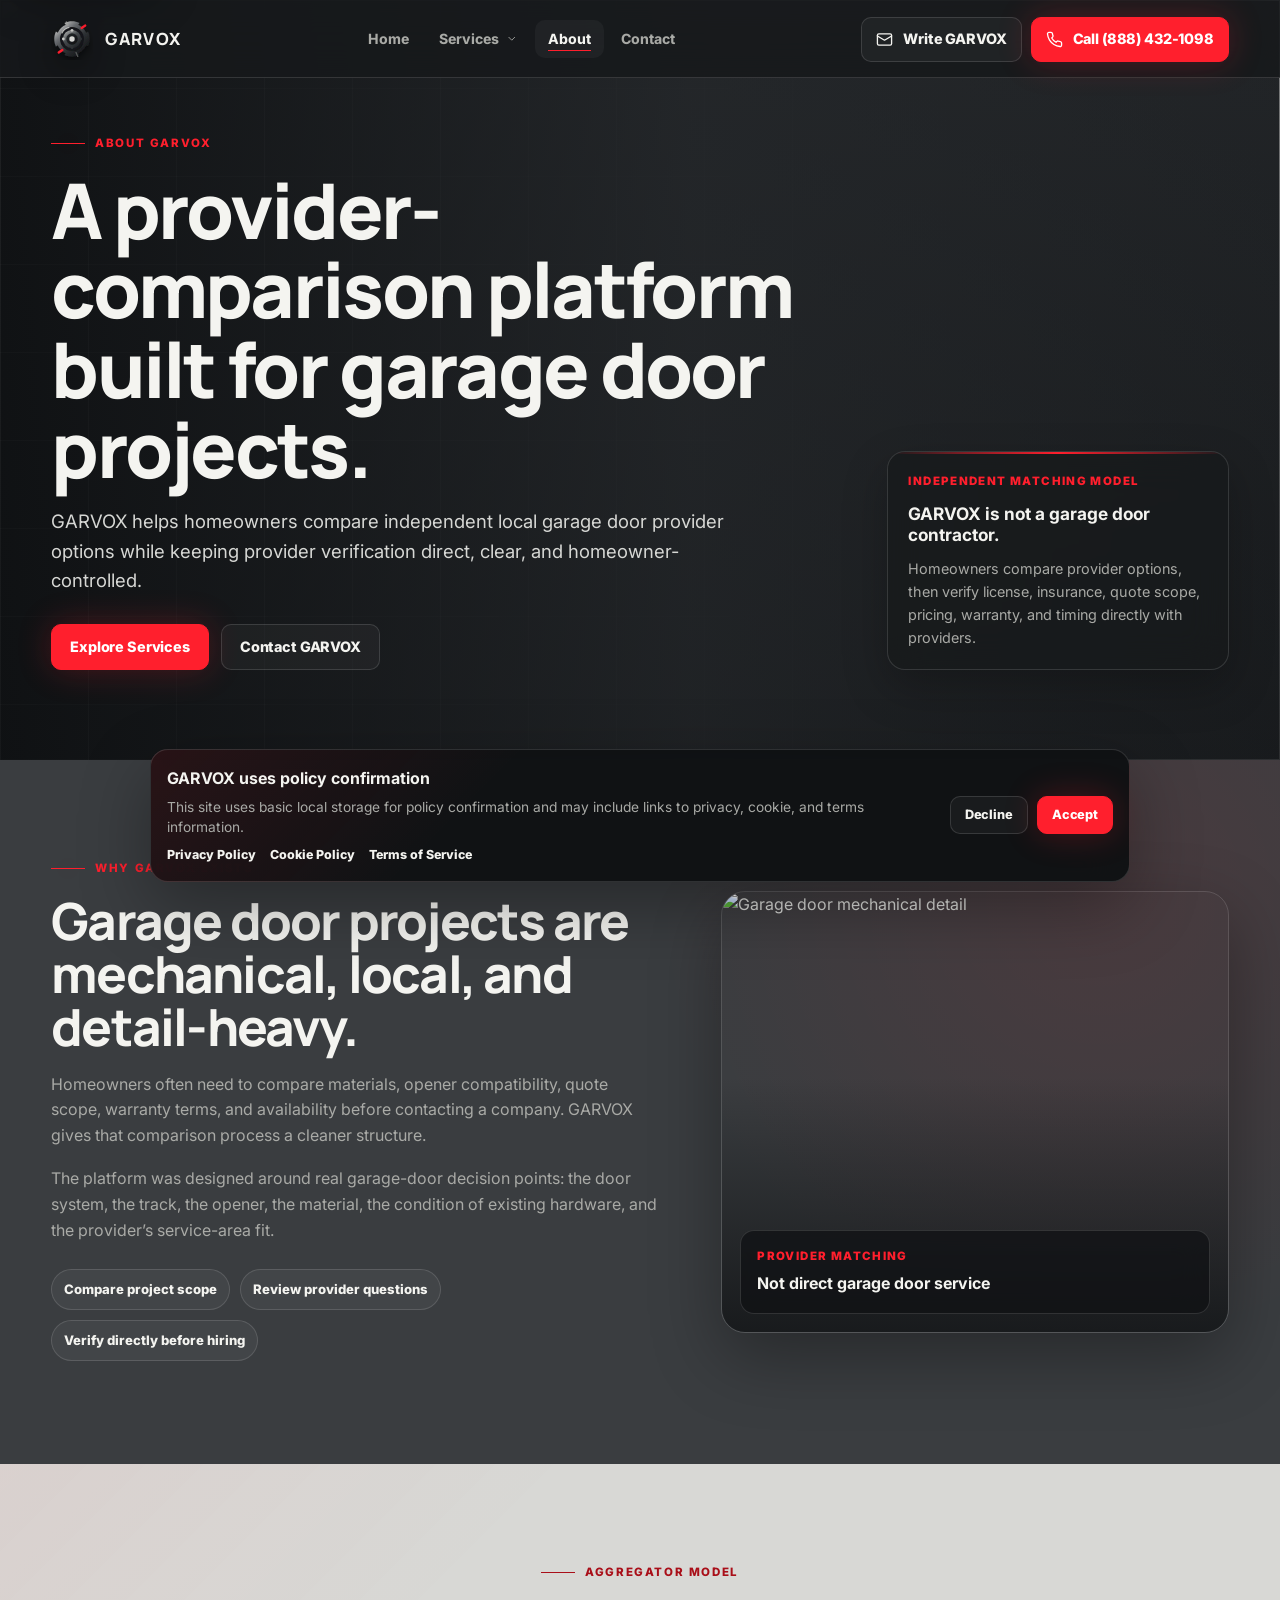
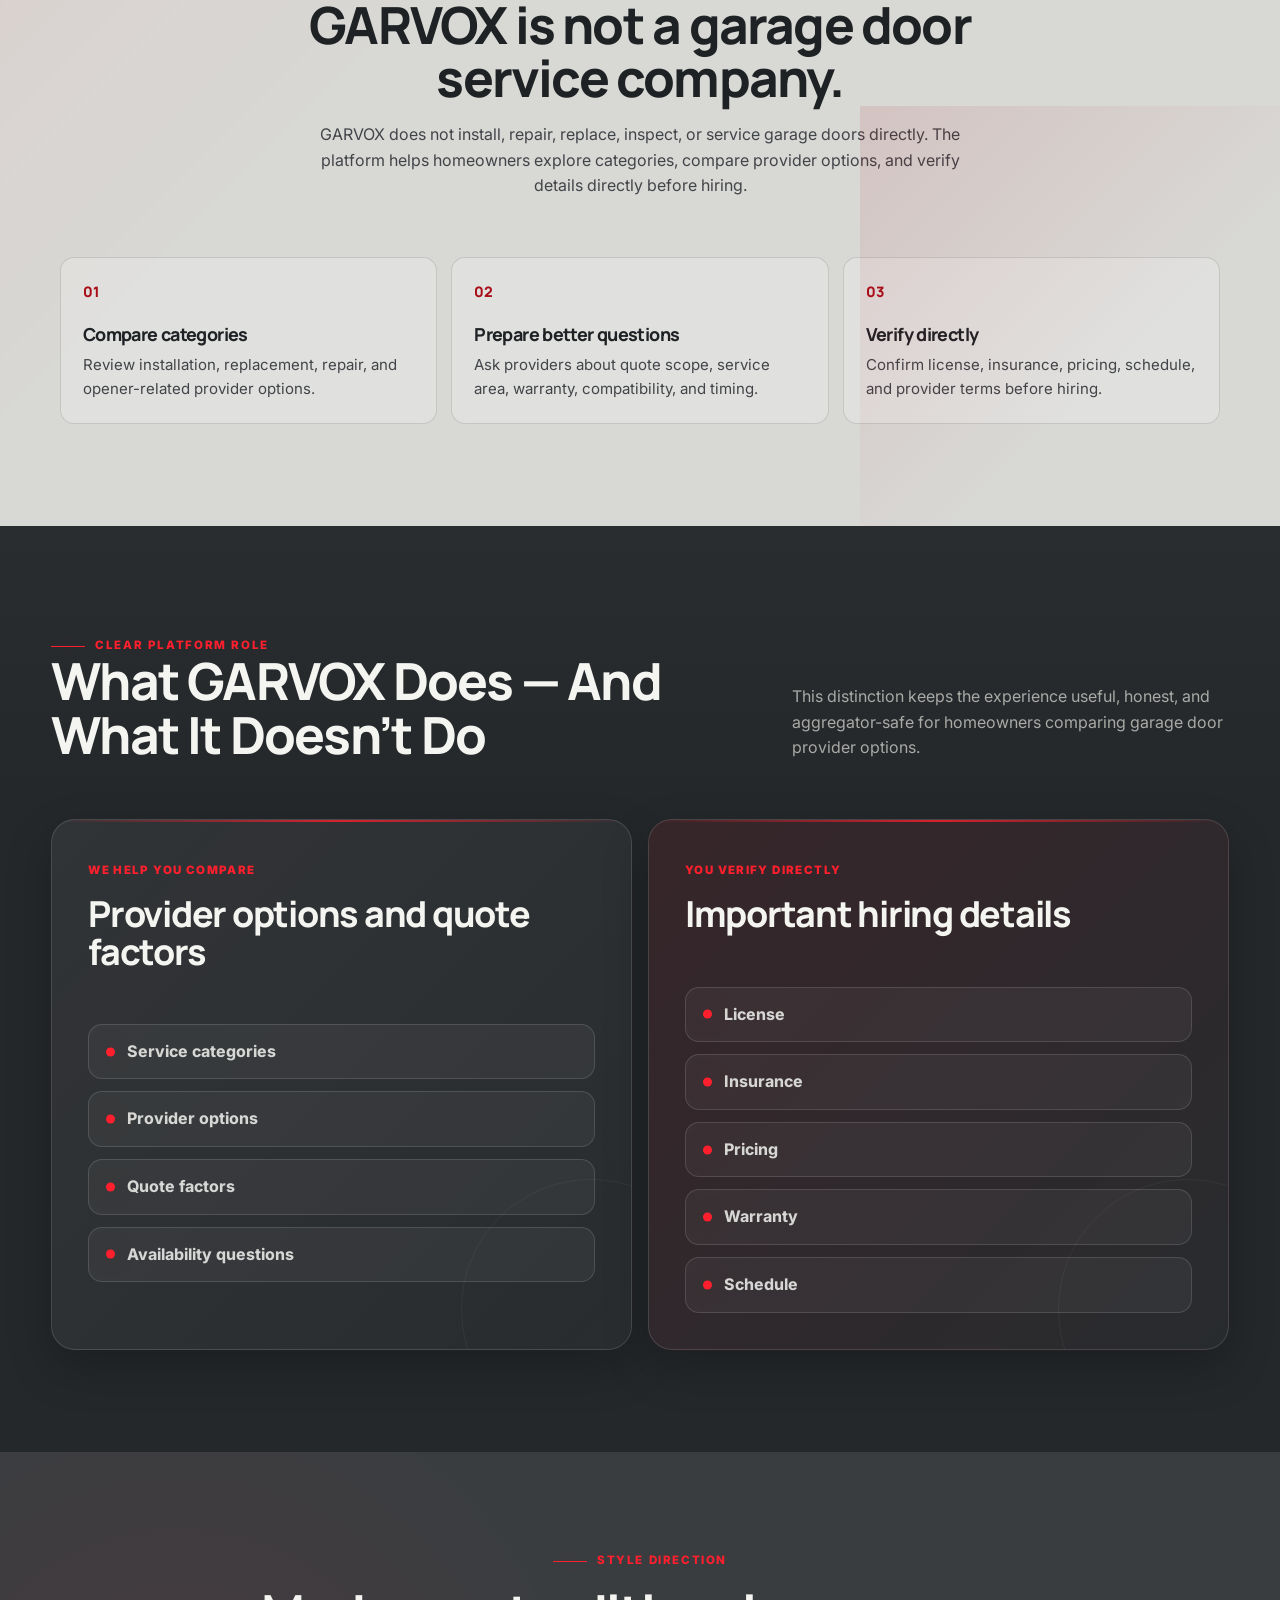
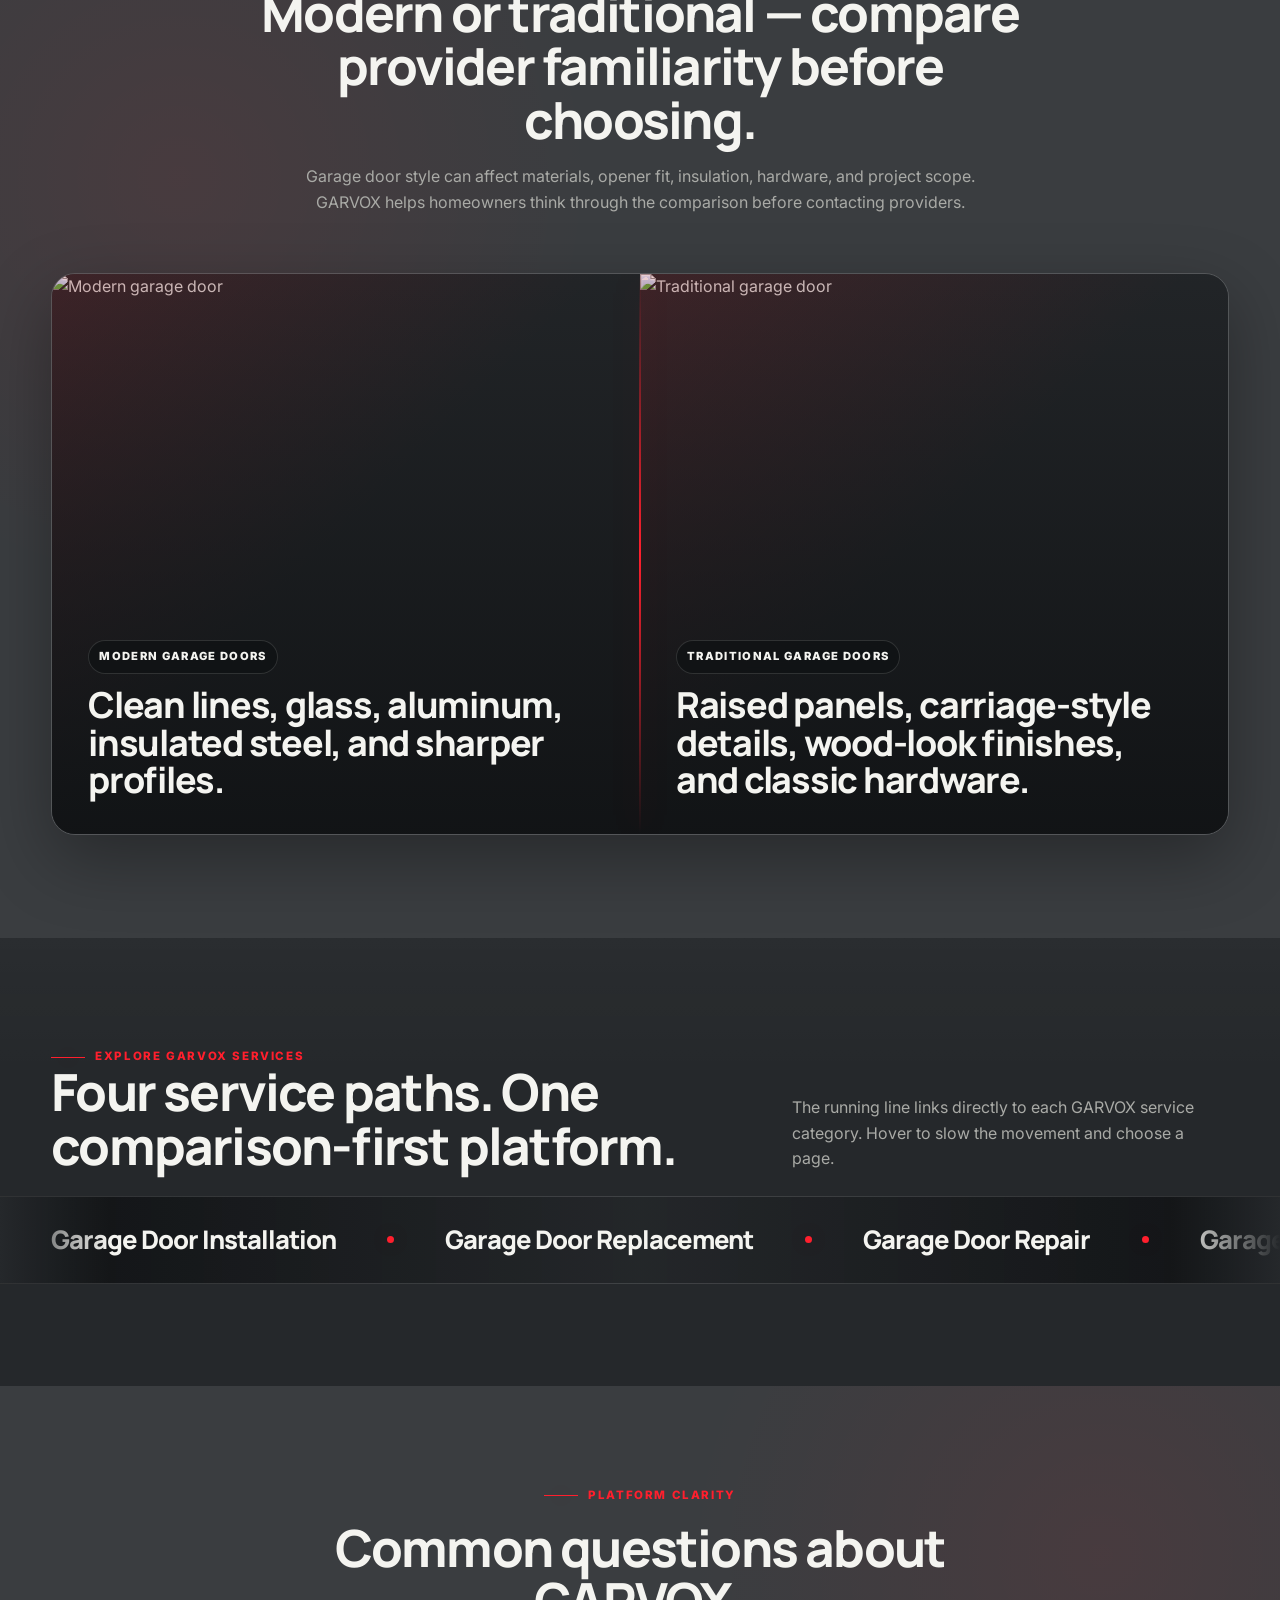
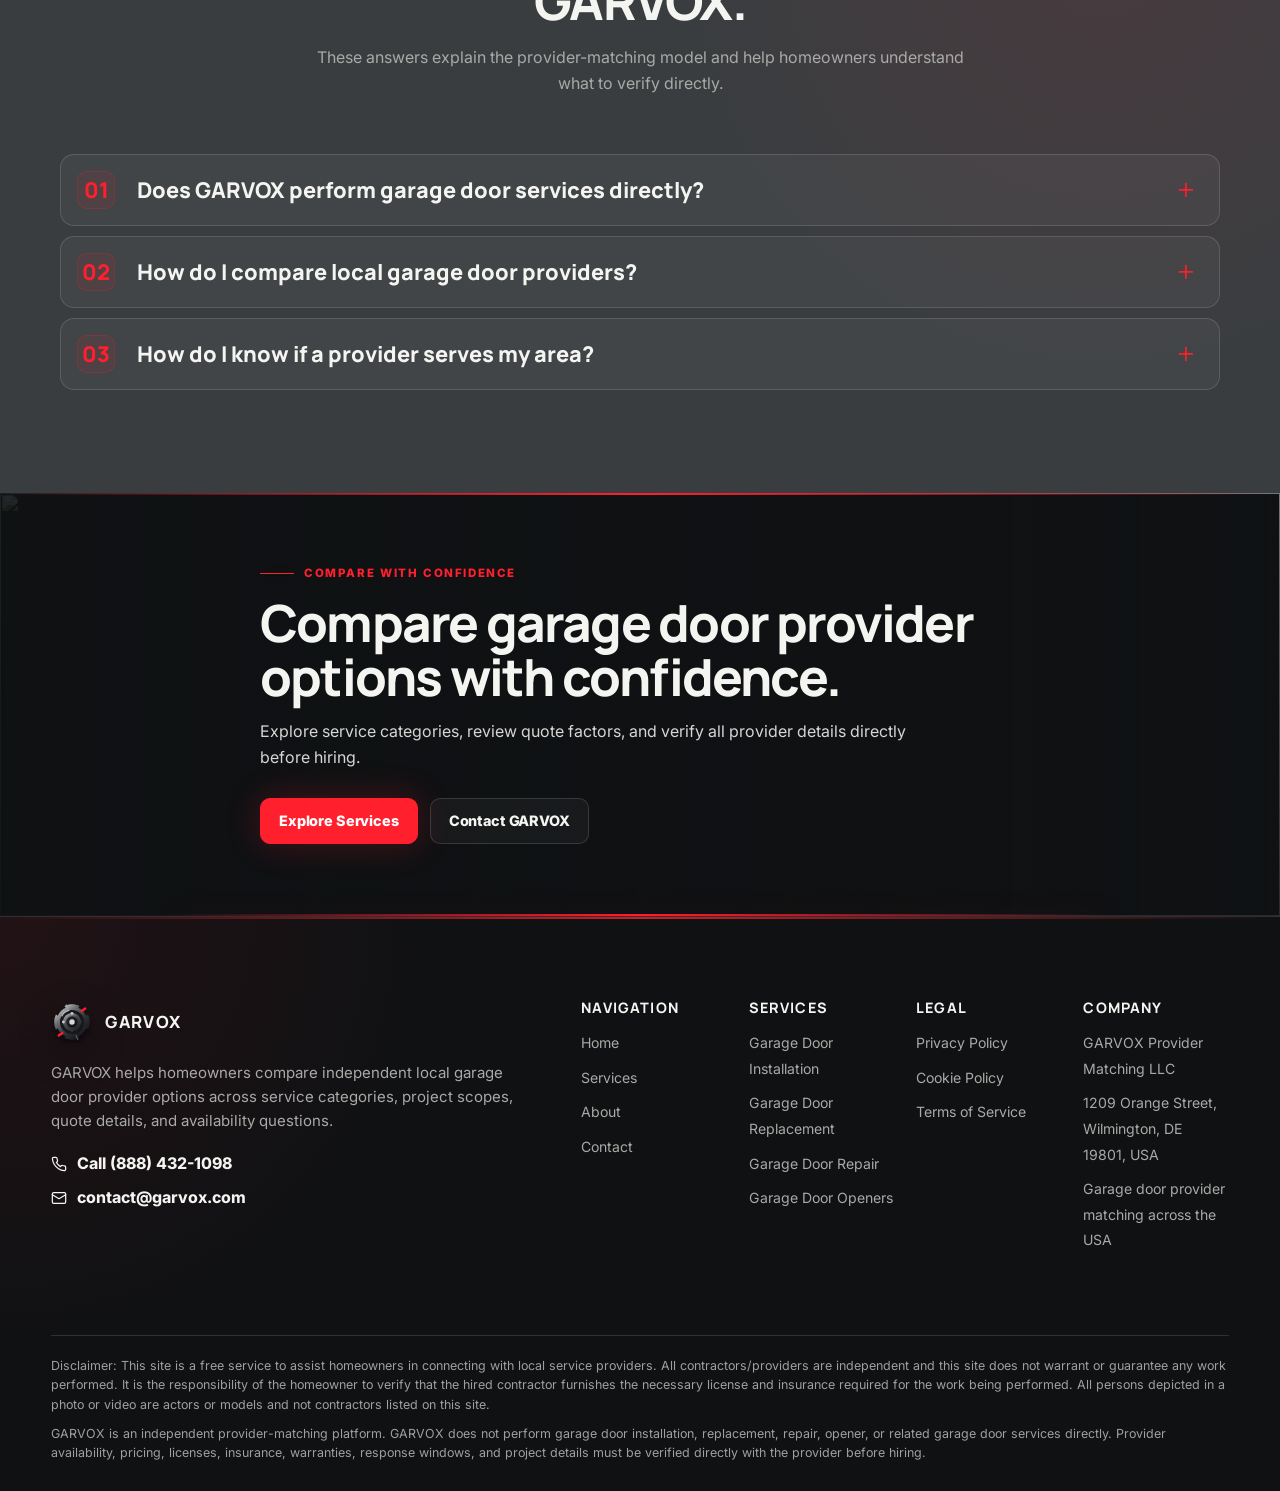
==== commit fc0df19d: "+" ====
--- a/about.html
+++ b/about.html
@@ -9,8 +9,8 @@
     <meta name="description"
         content="Learn how GARVOX helps homeowners compare independent garage door provider options while staying clear about its aggregator model.">
 
-    <link rel="icon" type="image/svg+xml" href="./assets/icons/favicon.svg">
-    <link rel="shortcut icon" href="./assets/icons/favicon.svg" type="image/svg+xml">
+<link rel="icon" href="./assets/icons/favicon.svg?v=2" type="image/svg+xml" sizes="any">
+<link rel="shortcut icon" href="./assets/icons/favicon.svg?v=2" type="image/svg+xml">
 
     <link rel="preconnect" href="https://fonts.googleapis.com">
     <link rel="preconnect" href="https://fonts.gstatic.com" crossorigin>
--- a/css/style.css
+++ b/css/style.css
@@ -2584,4 +2584,302 @@
     .cta-band::after {
         transition: none;
     }
+}
+
+/* ==========================================================
+   FIX — FIXED HEADER FINAL
+   More reliable than sticky for JS-rendered header.
+   ========================================================== */
+
+[data-site-header] {
+    position: fixed !important;
+    top: 0 !important;
+    right: 0 !important;
+    left: 0 !important;
+    z-index: 9999 !important;
+    width: 100% !important;
+    height: var(--header-height) !important;
+    pointer-events: auto;
+}
+
+[data-site-header] .site-header {
+    position: relative !important;
+    top: auto !important;
+    z-index: 9999 !important;
+    width: 100% !important;
+    height: var(--header-height) !important;
+}
+
+.site-header {
+    position: relative !important;
+    top: auto !important;
+    z-index: 9999 !important;
+}
+
+.site-header__bar,
+.site-header__inner {
+    min-height: var(--header-height) !important;
+}
+
+/* Header should stay above hero, dropdown, content */
+
+.services-dropdown {
+    z-index: 10000 !important;
+}
+
+.mobile-menu {
+    z-index: 11000 !important;
+}
+
+/* Content safety */
+
+main {
+    position: relative;
+    z-index: 1;
+}
+
+/* Because header is fixed, sections without hero still need top spacing */
+
+body:not(.home-page) main>section:first-child:not(.page-hero),
+body:not(.home-page) main>div:first-child:not(.page-hero) {
+    margin-top: var(--header-height);
+}
+
+/* Hero pages already have internal top padding, but this protects custom pages */
+
+.page-hero,
+.home-hero {
+    padding-top: 0;
+}
+
+/* Mobile header height sync */
+
+@media (max-width: 980px) {
+
+    [data-site-header],
+    [data-site-header] .site-header,
+    .site-header {
+        height: var(--header-height) !important;
+    }
+}
+
+@media (max-width: 720px) {
+
+    [data-site-header],
+    [data-site-header] .site-header,
+    .site-header {
+        height: var(--header-height) !important;
+    }
+}
+
+/* ==========================================================
+   FIX — MOBILE MENU VISIBILITY
+   Menu is moved to body and forced above all layers.
+   ========================================================== */
+
+.mobile-menu {
+    position: fixed !important;
+    inset: 0 !important;
+    z-index: 2147483000 !important;
+    display: grid !important;
+    width: 100vw !important;
+    height: 100dvh !important;
+    min-height: 100vh !important;
+    padding: 10px !important;
+    background: rgba(15, 17, 19, 0.78) !important;
+    opacity: 0;
+    visibility: hidden;
+    pointer-events: none;
+    transform: none !important;
+    transition:
+        opacity var(--transition-base),
+        visibility var(--transition-base);
+    backdrop-filter: blur(16px);
+}
+
+.mobile-menu[hidden] {
+    display: none !important;
+}
+
+.mobile-menu.is-open {
+    opacity: 1 !important;
+    visibility: visible !important;
+    pointer-events: auto !important;
+}
+
+body.menu-open .mobile-menu {
+    opacity: 1 !important;
+    visibility: visible !important;
+    pointer-events: auto !important;
+}
+
+.mobile-menu__panel {
+    position: relative !important;
+    z-index: 1 !important;
+    display: grid !important;
+    grid-template-rows: auto minmax(0, 1fr) auto;
+    width: min(100%, 560px) !important;
+    height: calc(100dvh - 20px) !important;
+    min-height: 0 !important;
+    max-height: calc(100dvh - 20px) !important;
+    margin-left: auto !important;
+    overflow: hidden !important;
+    background:
+        linear-gradient(135deg, rgba(255, 31, 45, 0.1), transparent 36%),
+        var(--color-accent-dark-2) !important;
+    border: 1px solid var(--color-border) !important;
+    border-radius: var(--radius-xl) !important;
+    box-shadow: var(--shadow-card) !important;
+    transform: translateX(28px);
+    transition: transform var(--transition-base);
+}
+
+.mobile-menu.is-open .mobile-menu__panel,
+body.menu-open .mobile-menu .mobile-menu__panel {
+    transform: translateX(0) !important;
+}
+
+.mobile-menu__body {
+    min-height: 0 !important;
+    overflow-y: auto !important;
+    -webkit-overflow-scrolling: touch;
+}
+
+.mobile-menu__top,
+.mobile-menu__footer {
+    flex-shrink: 0;
+}
+
+/* Make sure fixed header never covers opened menu */
+
+body.menu-open [data-site-header] {
+    z-index: 9998 !important;
+}
+
+/* Prevent page scroll while mobile menu is open */
+
+body.menu-open {
+    overflow: hidden !important;
+    touch-action: none;
+}
+
+/* ==========================================================
+   FIX — SIMPLE SERVICES DROPDOWN
+   Compact service list without cards.
+   ========================================================== */
+
+.services-dropdown {
+    width: min(320px, calc(100vw - 32px));
+}
+
+.services-dropdown__inner--simple {
+    display: block;
+    padding: 8px;
+    background:
+        linear-gradient(135deg, rgba(255, 31, 45, 0.08), transparent 42%),
+        rgba(15, 17, 19, 0.98);
+    border: 1px solid var(--color-border);
+    border-radius: var(--radius-md);
+    box-shadow: var(--shadow-card);
+    backdrop-filter: blur(22px);
+}
+
+.services-dropdown__list {
+    display: grid;
+    gap: 4px;
+}
+
+.services-dropdown__link {
+    position: relative;
+    display: grid;
+    grid-template-columns: 32px minmax(0, 1fr) 20px;
+    align-items: center;
+    gap: 10px;
+    min-height: 46px;
+    padding: 10px 11px;
+    overflow: hidden;
+    color: var(--color-text);
+    font-size: 0.86rem;
+    font-weight: 800;
+    border-radius: var(--radius-sm);
+    transition:
+        color var(--transition-base),
+        background var(--transition-base),
+        transform var(--transition-base);
+}
+
+.services-dropdown__link::before {
+    content: "";
+    position: absolute;
+    top: 10px;
+    bottom: 10px;
+    left: 0;
+    width: 2px;
+    background: var(--color-accent);
+    opacity: 0;
+    transform: scaleY(0.35);
+    transform-origin: center;
+    transition:
+        opacity var(--transition-base),
+        transform var(--transition-base);
+}
+
+.services-dropdown__link:hover,
+.services-dropdown__link:focus-visible {
+    color: var(--color-heading);
+    background: rgba(255, 255, 255, 0.065);
+    transform: translateX(2px);
+}
+
+.services-dropdown__link:hover::before,
+.services-dropdown__link:focus-visible::before {
+    opacity: 1;
+    transform: scaleY(1);
+}
+
+.services-dropdown__link-icon {
+    display: grid;
+    width: 32px;
+    height: 32px;
+    place-items: center;
+    color: var(--color-accent);
+    background: rgba(255, 31, 45, 0.08);
+    border: 1px solid rgba(255, 31, 45, 0.18);
+    border-radius: var(--radius-xs);
+}
+
+.services-dropdown__link-icon svg {
+    width: 17px;
+    height: 17px;
+}
+
+.services-dropdown__link-text {
+    min-width: 0;
+    overflow: hidden;
+    white-space: nowrap;
+    text-overflow: ellipsis;
+}
+
+.services-dropdown__link-arrow {
+    display: grid;
+    place-items: center;
+    color: var(--color-accent);
+    opacity: 0.72;
+    transition:
+        opacity var(--transition-base),
+        transform var(--transition-base);
+}
+
+.services-dropdown__link:hover .services-dropdown__link-arrow,
+.services-dropdown__link:focus-visible .services-dropdown__link-arrow {
+    opacity: 1;
+    transform: translateX(3px);
+}
+
+/* Old dropdown card styles disabled for simple mode */
+
+.services-dropdown__inner--simple .services-dropdown__intro,
+.services-dropdown__inner--simple .services-dropdown__grid,
+.services-dropdown__inner--simple .services-dropdown__card {
+    display: none;
 }
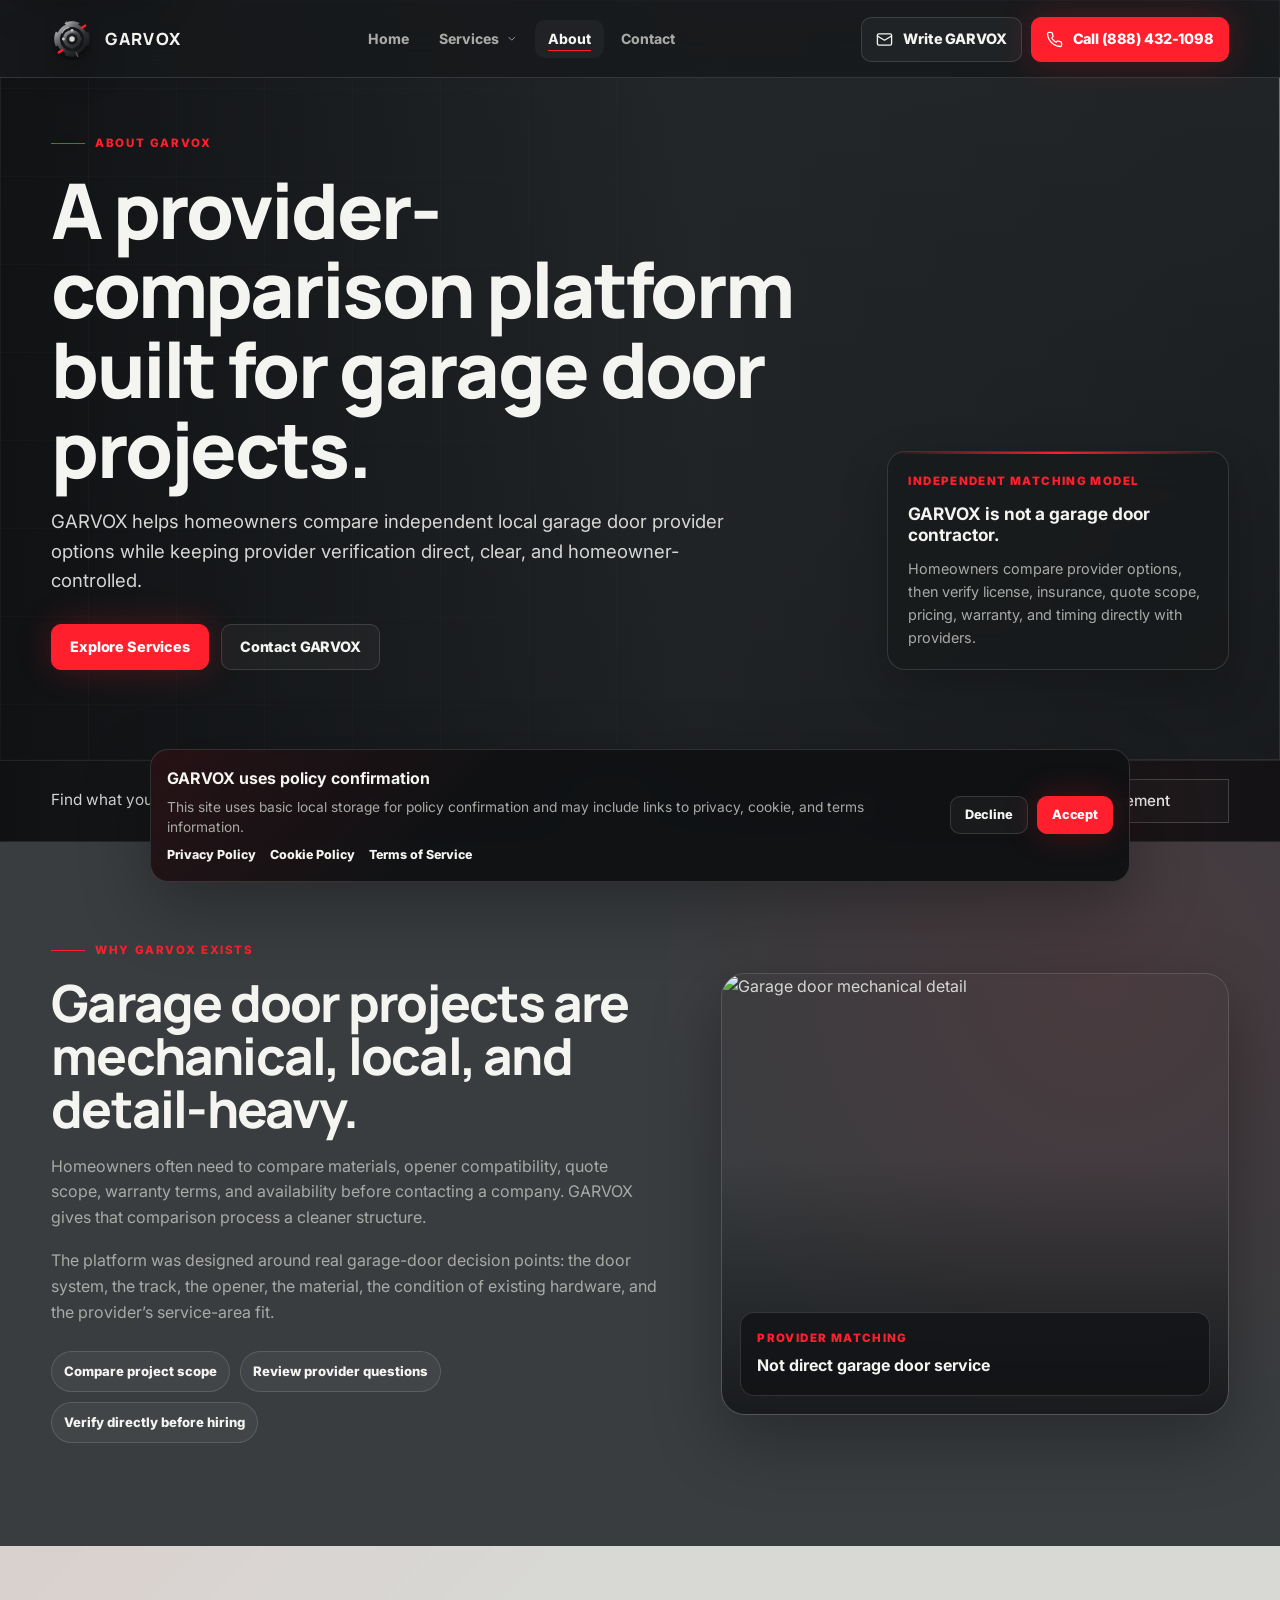
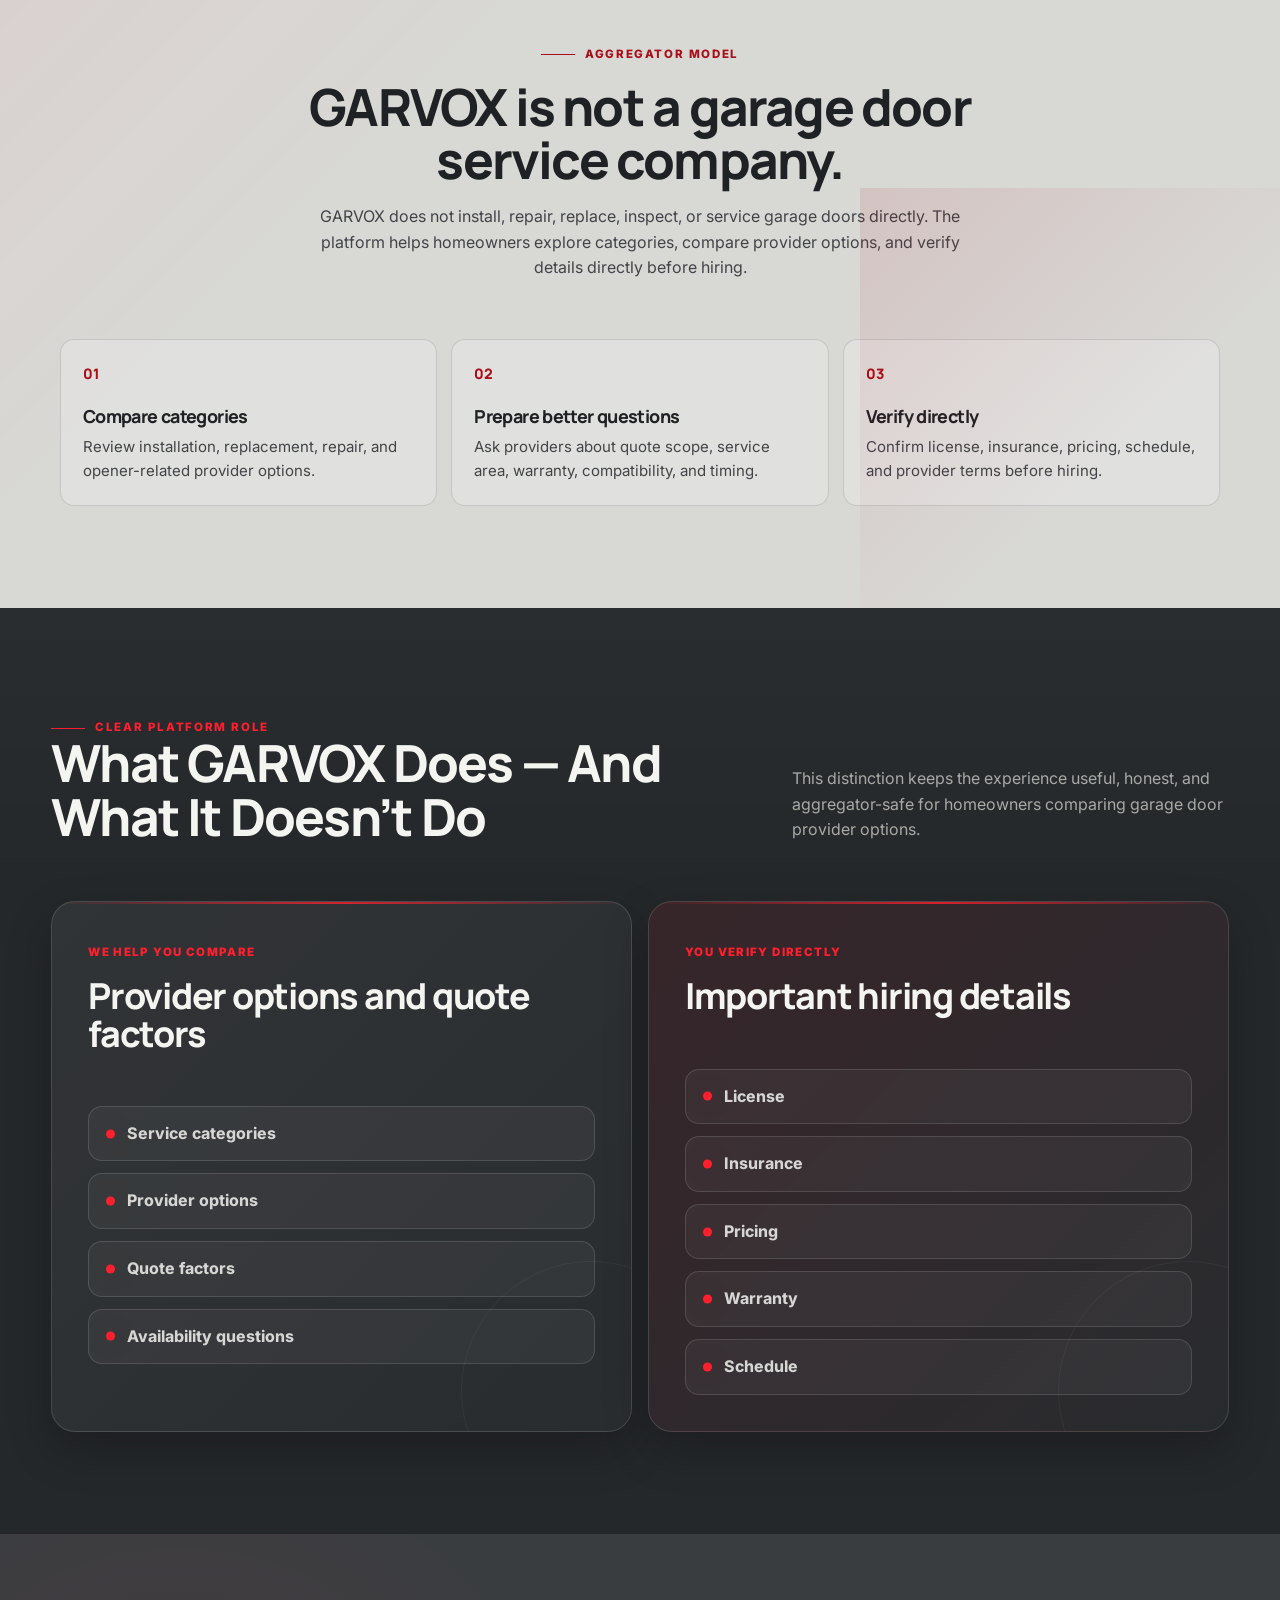
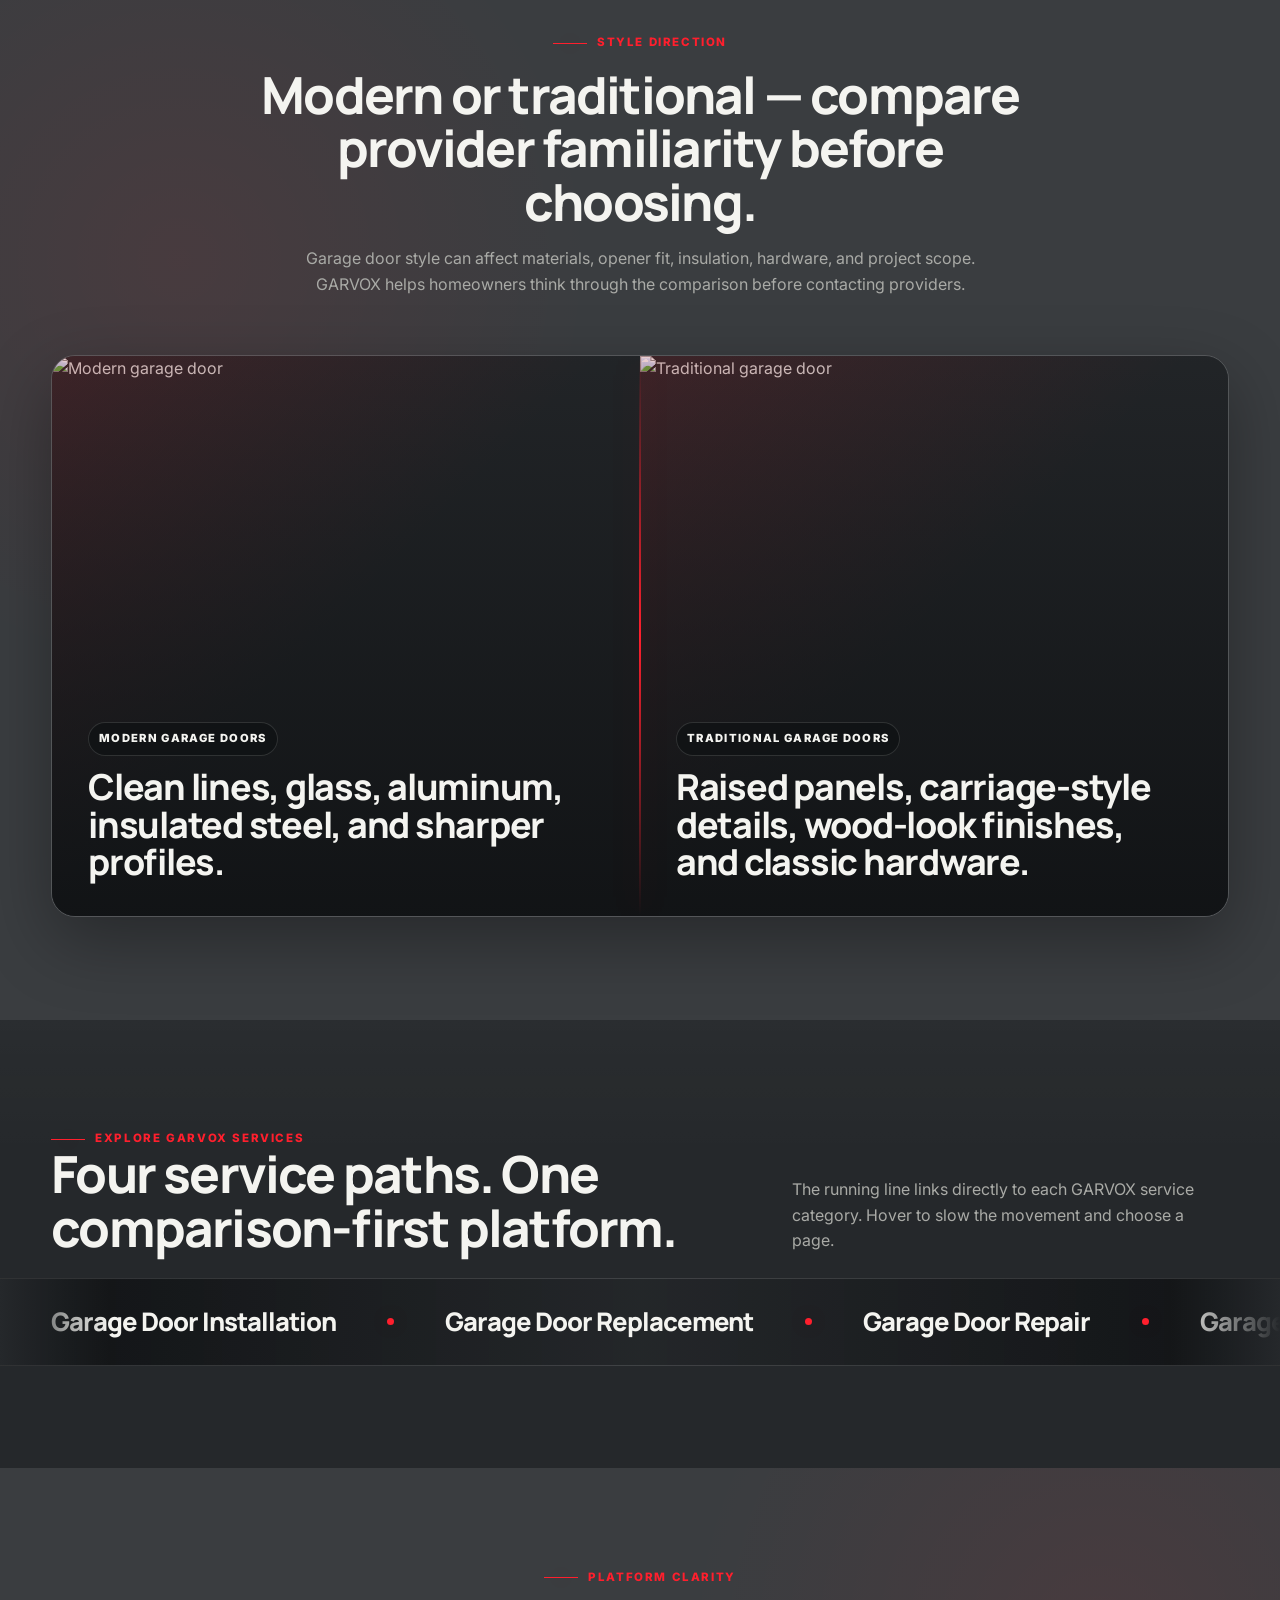
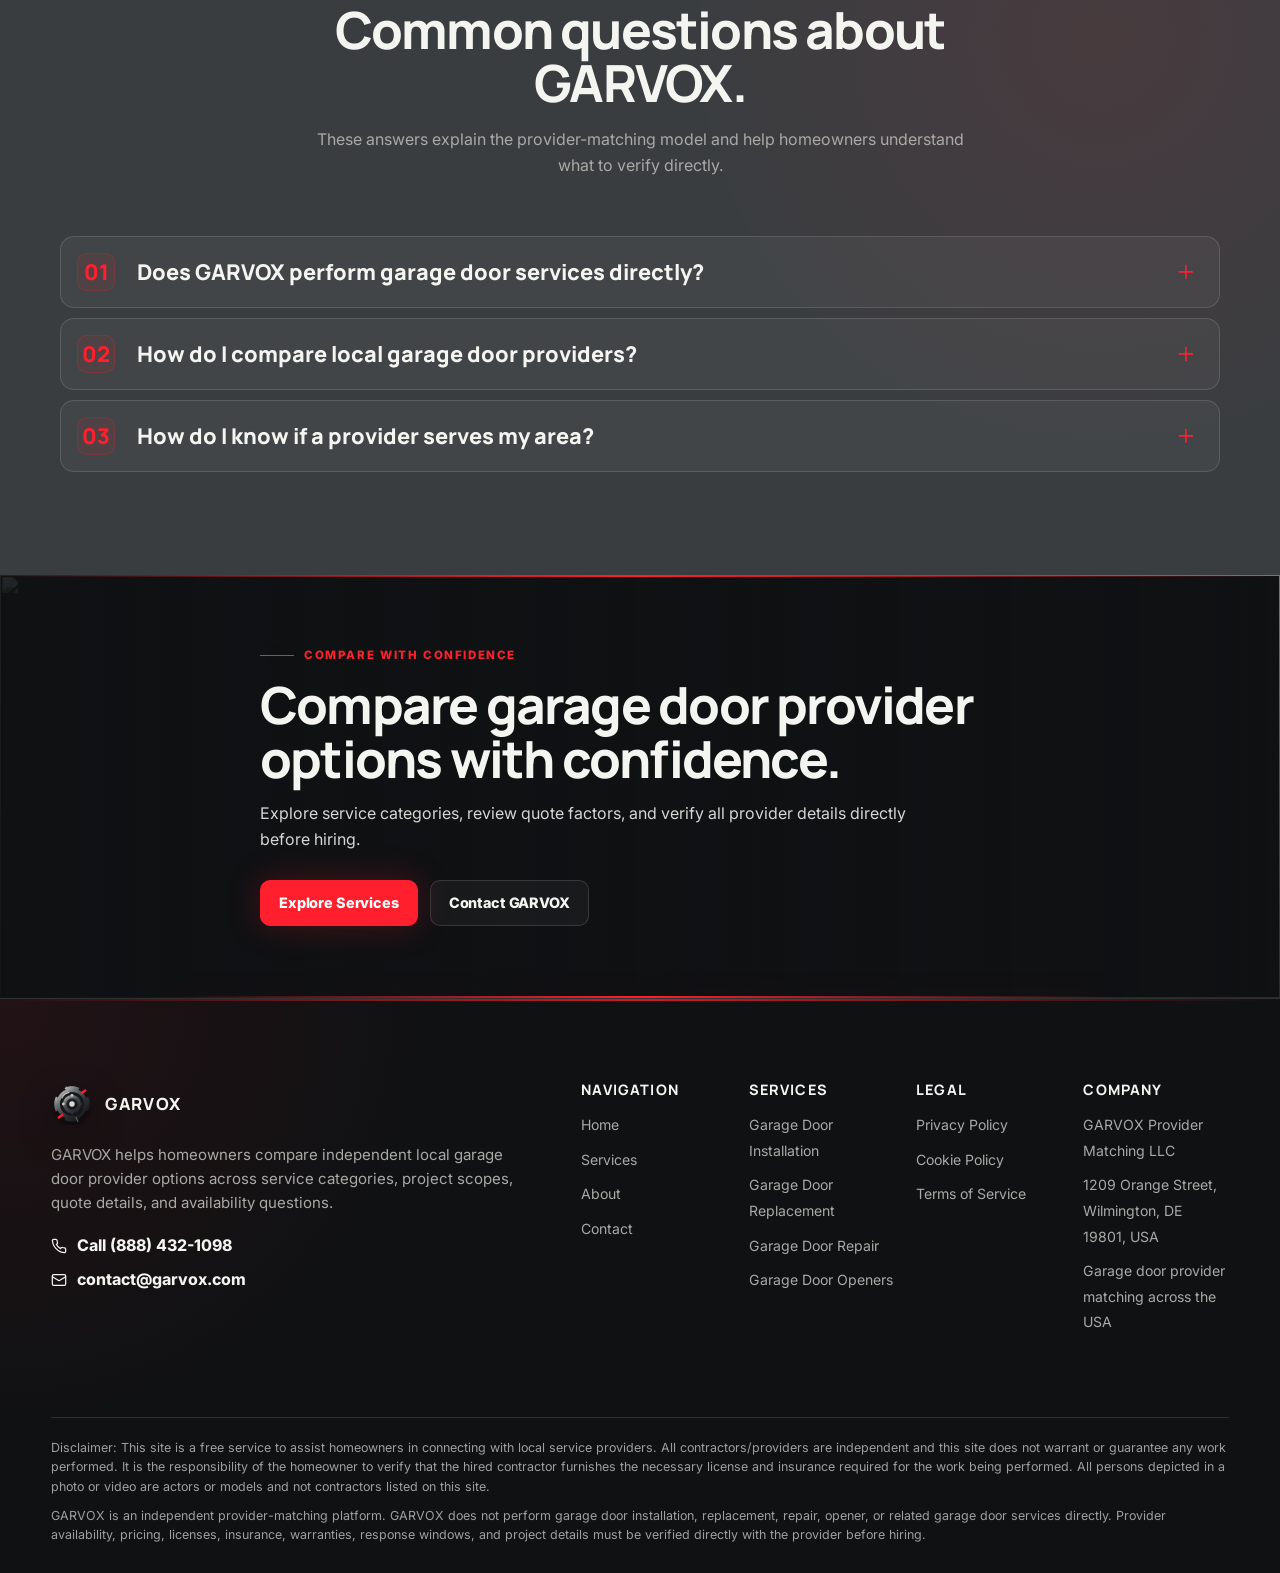
==== commit 1118cba9: "+" ====
--- a/about.html
+++ b/about.html
@@ -67,6 +67,65 @@
                         timing directly with providers.
                     </p>
                 </aside>
+            </div>
+        </section>
+
+        <!-- =====================================================
+             SERVICE STRIP NAV
+             ===================================================== -->
+        <section class="service-strip" aria-label="Garage door service quick links">
+            <div class="container-wide service-strip__inner">
+                <p class="service-strip__label">Find what you need</p>
+        
+                <nav class="service-strip__nav" aria-label="Service categories">
+                    <a class="service-strip__link" href="garage-door-installation.html">
+                        <span class="service-strip__icon" aria-hidden="true">
+                            <svg viewBox="0 0 24 24">
+                                <path d="M12 3a9 9 0 1 0 9 9"></path>
+                                <path d="M15 6h6v6"></path>
+                                <path d="M9.5 14.5 14 10"></path>
+                                <path d="M8 10h.01"></path>
+                                <path d="M10 17h.01"></path>
+                                <path d="M15 15h.01"></path>
+                            </svg>
+                        </span>
+                        <span>Installation</span>
+                    </a>
+        
+                    <a class="service-strip__link" href="garage-door-repair.html">
+                        <span class="service-strip__icon" aria-hidden="true">
+                            <svg viewBox="0 0 24 24">
+                                <path d="M21 12a9 9 0 1 1-3-6.7"></path>
+                                <path d="M21 3v7h-7"></path>
+                            </svg>
+                        </span>
+                        <span>Repair</span>
+                    </a>
+        
+                    <a class="service-strip__link" href="garage-door-openers.html">
+                        <span class="service-strip__icon" aria-hidden="true">
+                            <svg viewBox="0 0 24 24">
+                                <rect x="7" y="4" width="10" height="16" rx="2"></rect>
+                                <path d="M12 8h.01"></path>
+                                <path d="M10 12h4"></path>
+                                <path d="M10 16h4"></path>
+                            </svg>
+                        </span>
+                        <span>Openers</span>
+                    </a>
+        
+                    <a class="service-strip__link" href="garage-door-replacement.html">
+                        <span class="service-strip__icon" aria-hidden="true">
+                            <svg viewBox="0 0 24 24">
+                                <path d="M3 7h12"></path>
+                                <path d="m11 3 4 4-4 4"></path>
+                                <path d="M21 17H9"></path>
+                                <path d="m13 21-4-4 4-4"></path>
+                            </svg>
+                        </span>
+                        <span>Replacement</span>
+                    </a>
+                </nav>
             </div>
         </section>
 
--- a/css/style.css
+++ b/css/style.css
@@ -2882,4 +2882,135 @@
 .services-dropdown__inner--simple .services-dropdown__grid,
 .services-dropdown__inner--simple .services-dropdown__card {
     display: none;
+}
+
+/* ==========================================================
+   FIX — HOME HERO SLIDESHOW
+   ========================================================== */
+
+.home-hero {
+    position: relative;
+    isolation: isolate;
+    overflow: hidden;
+    min-height: clamp(620px, 100vh, 860px);
+    background: var(--color-bg-deep);
+}
+
+.home-hero__slides {
+    position: absolute;
+    inset: 0;
+    z-index: -3;
+    overflow: hidden;
+}
+
+.home-hero__slide {
+    position: absolute;
+    inset: 0;
+    opacity: 0;
+    visibility: hidden;
+    transform: scale(1.01);
+    transition:
+        opacity 900ms ease,
+        visibility 900ms ease,
+        transform 5200ms ease;
+}
+
+.home-hero__slide.is-active {
+    opacity: 1;
+    visibility: visible;
+    transform: scale(1);
+}
+
+.home-hero__slide img {
+    width: 100%;
+    height: 100%;
+    object-fit: cover;
+    object-position: center;
+}
+
+/* Overlay must stay above slides but below content */
+
+.home-hero__overlay,
+.home-hero__rail {
+    position: absolute;
+    inset: 0;
+    pointer-events: none;
+}
+
+.home-hero__overlay {
+    z-index: -2;
+    background:
+        linear-gradient(90deg, rgba(15, 17, 19, 0.92), rgba(37, 40, 43, 0.68) 54%, rgba(37, 40, 43, 0.28)),
+        linear-gradient(180deg, rgba(15, 17, 19, 0.18), rgba(15, 17, 19, 0.82));
+}
+
+.home-hero__rail {
+    z-index: -1;
+    opacity: 0.32;
+    background-image:
+        linear-gradient(90deg, rgba(255, 255, 255, 0.07) 1px, transparent 1px),
+        linear-gradient(180deg, rgba(255, 255, 255, 0.05) 1px, transparent 1px);
+    background-size: 88px 88px;
+    mask-image: linear-gradient(90deg, black, transparent 78%);
+}
+
+.home-hero__inner {
+    position: relative;
+    z-index: 2;
+}
+
+.home-hero__pagination {
+    position: absolute;
+    right: var(--site-gutter);
+    bottom: clamp(28px, 5vw, 52px);
+    z-index: 5;
+    display: flex;
+    align-items: center;
+    gap: 9px;
+}
+
+.home-hero__pagination button {
+    width: 34px;
+    height: 3px;
+    padding: 0;
+    background: rgba(255, 255, 255, 0.34);
+    border: 0;
+    border-radius: 999px;
+    transition:
+        width var(--transition-base),
+        background var(--transition-base),
+        box-shadow var(--transition-base);
+}
+
+.home-hero__pagination button.is-active {
+    width: 54px;
+    background: var(--color-accent);
+    box-shadow: var(--glow-red);
+}
+
+@media (max-width: 720px) {
+    .home-hero {
+        min-height: 720px;
+    }
+
+    .home-hero__pagination {
+        right: auto;
+        left: var(--site-gutter);
+        bottom: 24px;
+    }
+
+    .home-hero__pagination button {
+        width: 28px;
+    }
+
+    .home-hero__pagination button.is-active {
+        width: 44px;
+    }
+}
+
+@media (prefers-reduced-motion: reduce) {
+    .home-hero__slide {
+        transition: none;
+        transform: none;
+    }
 }
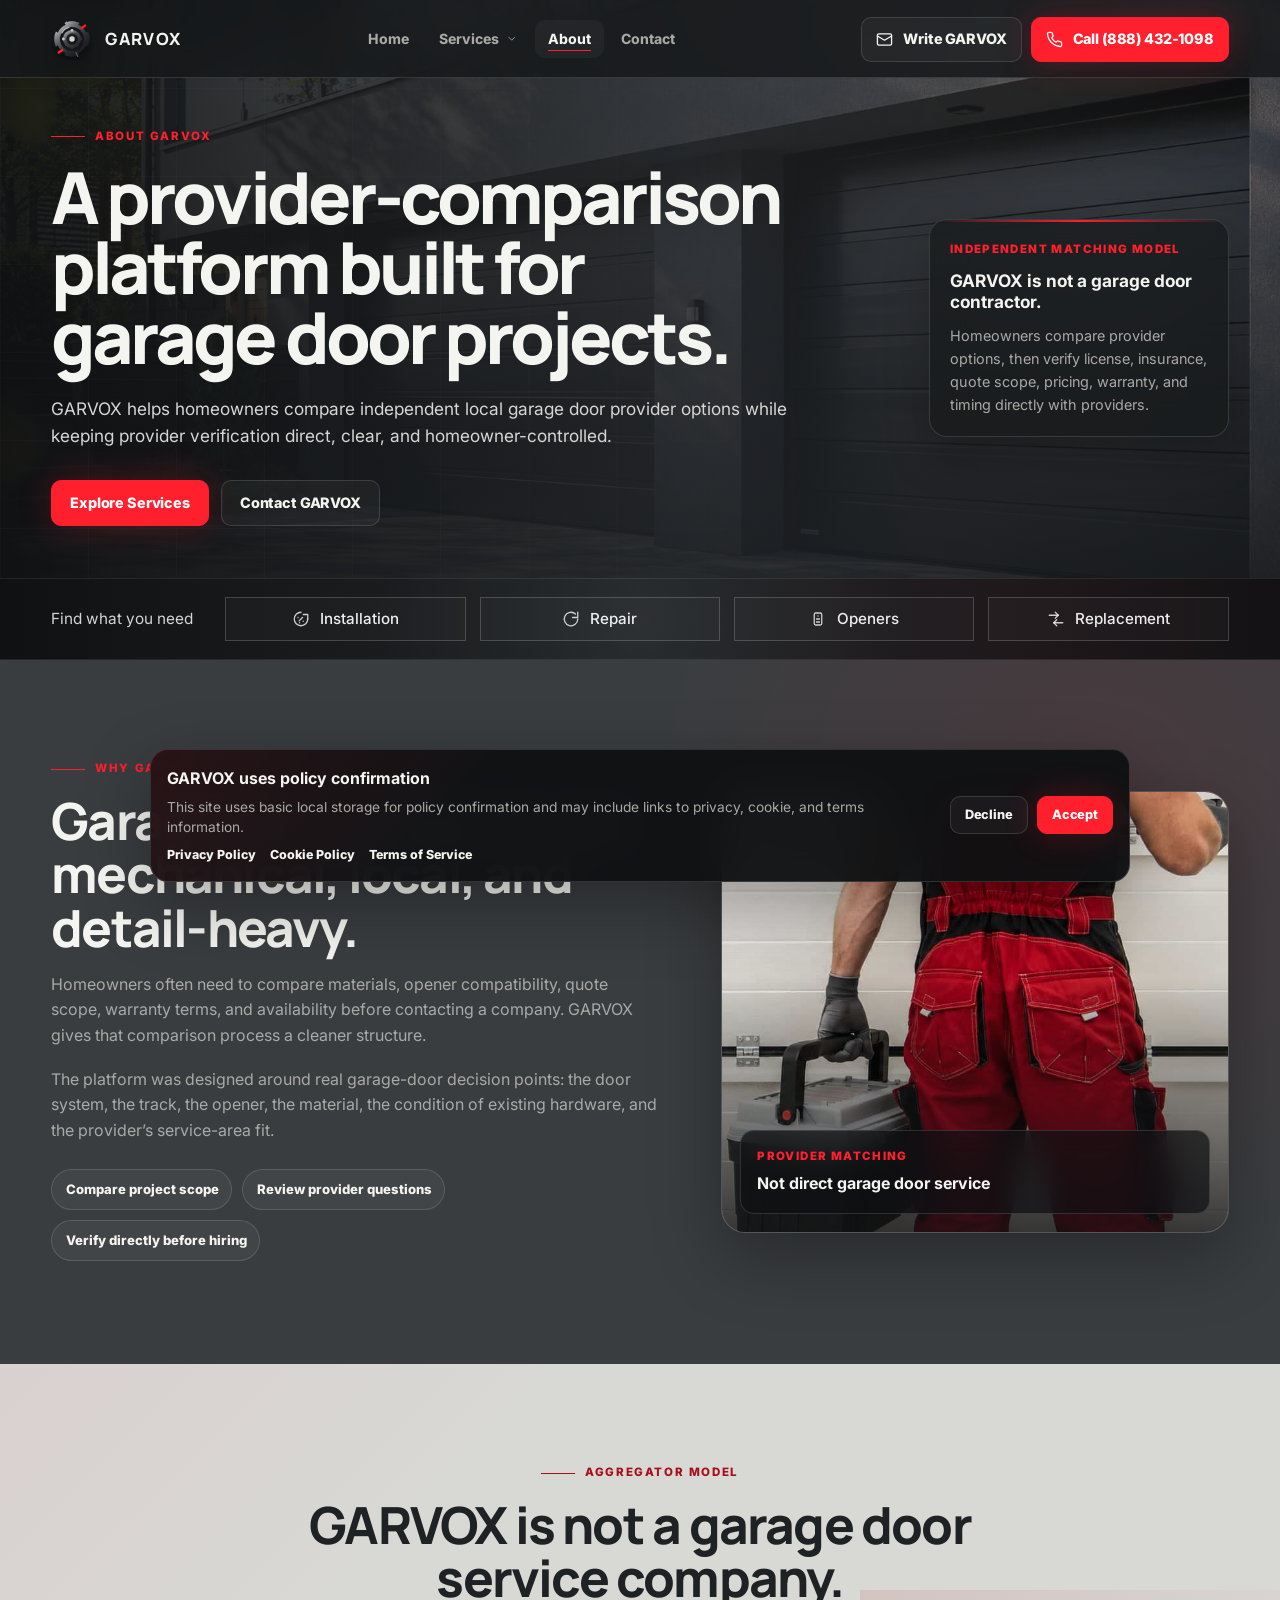
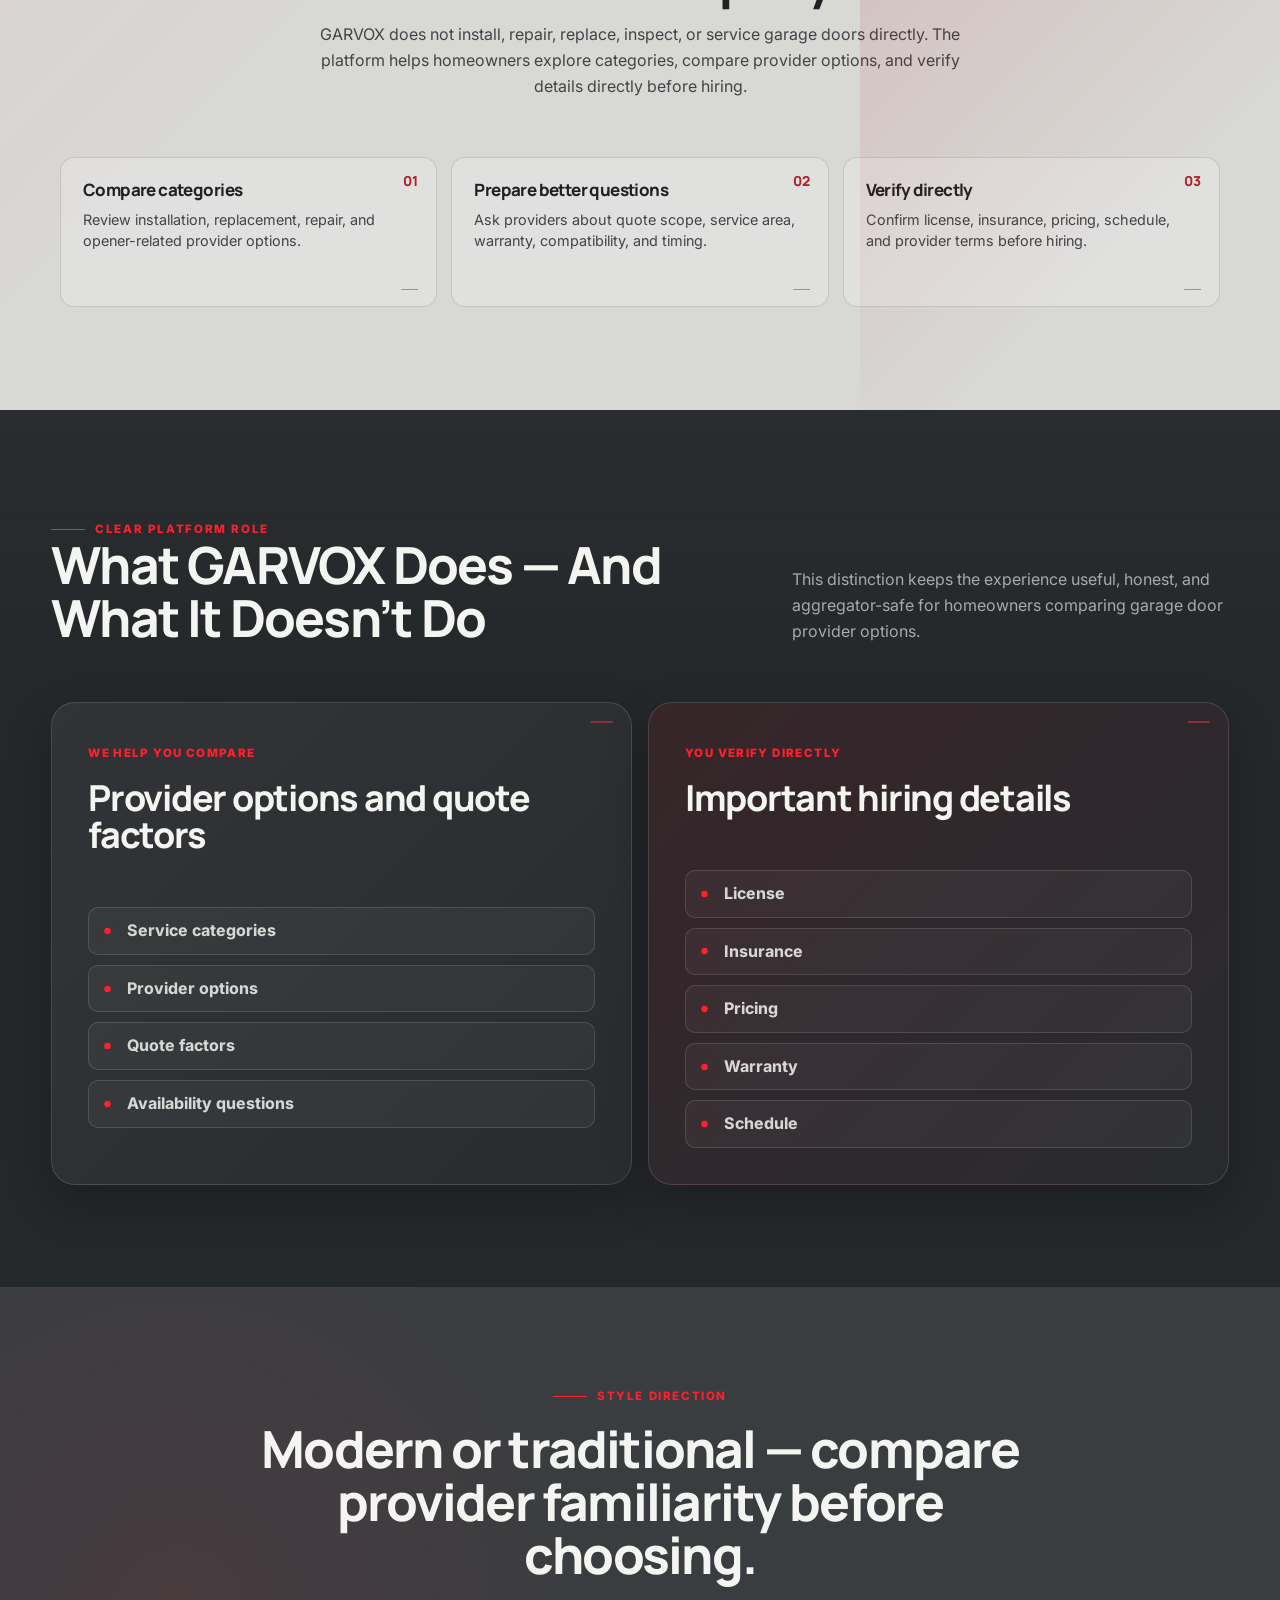
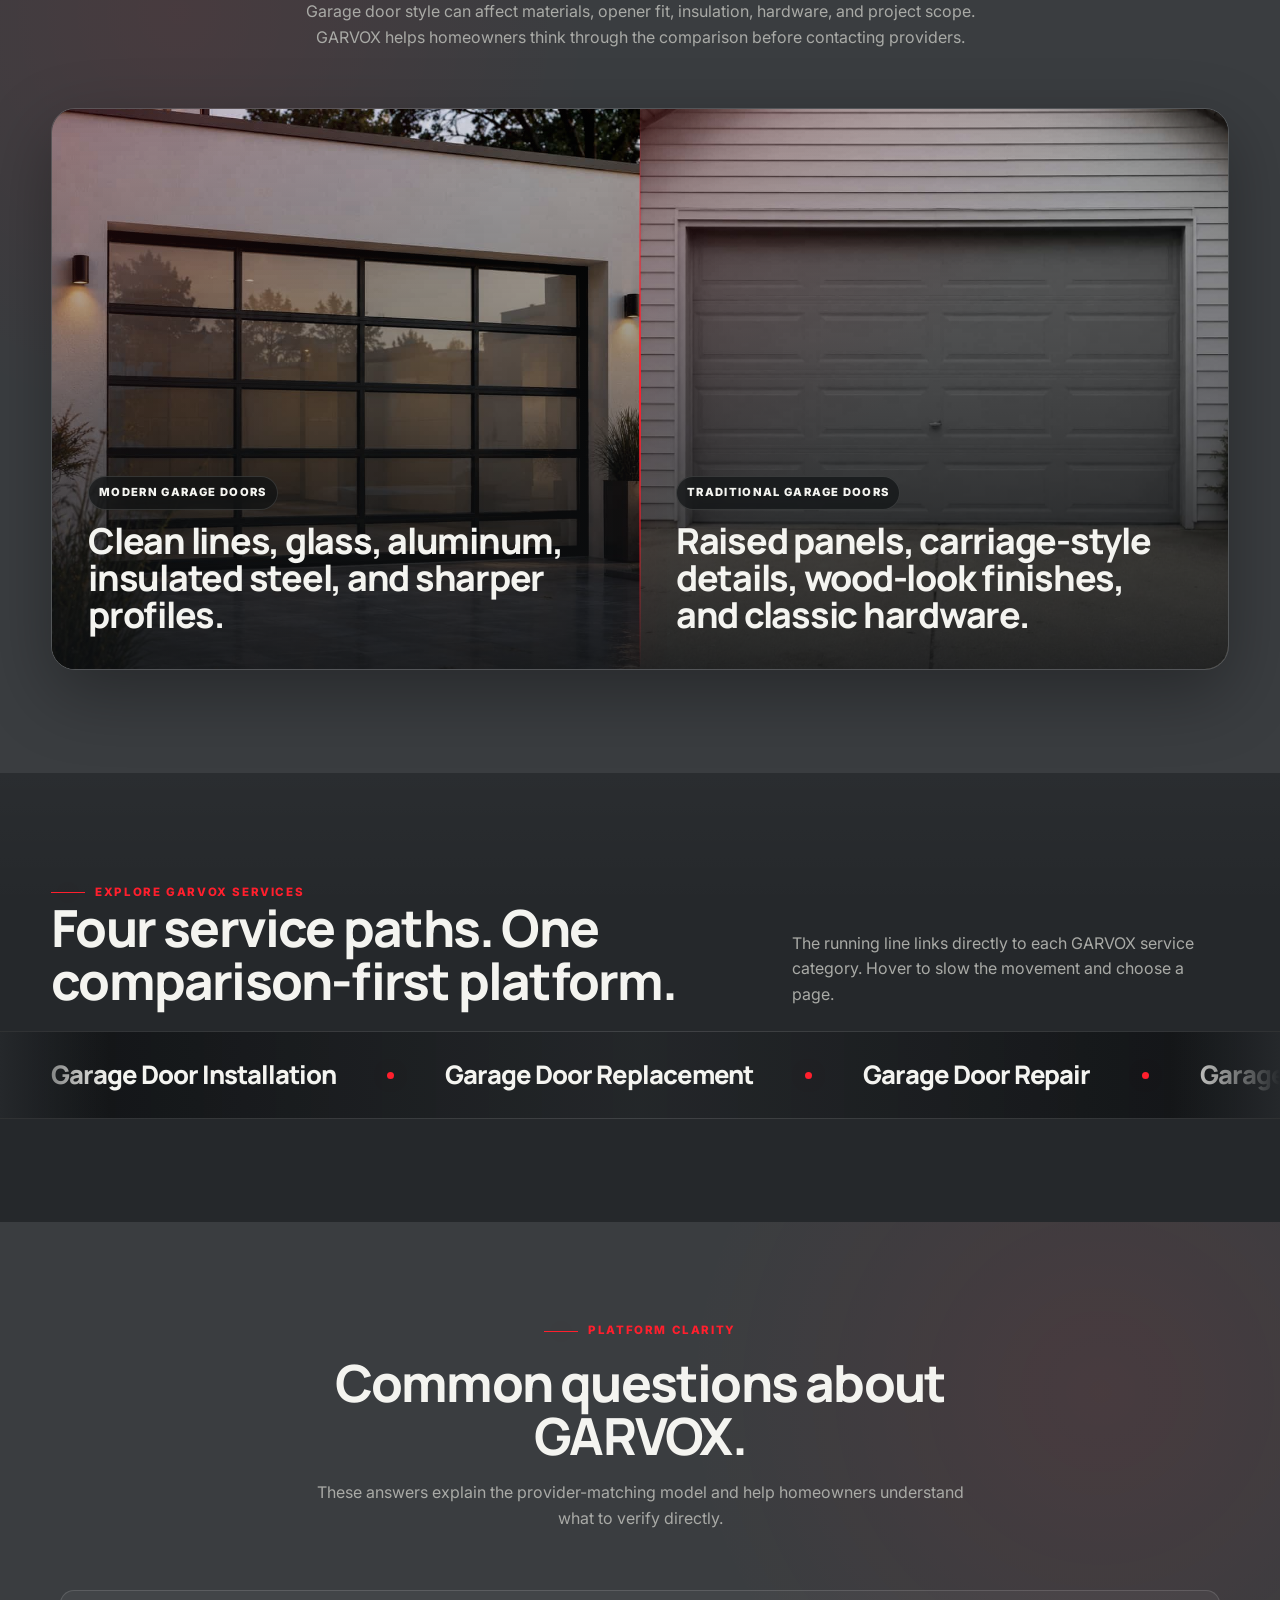
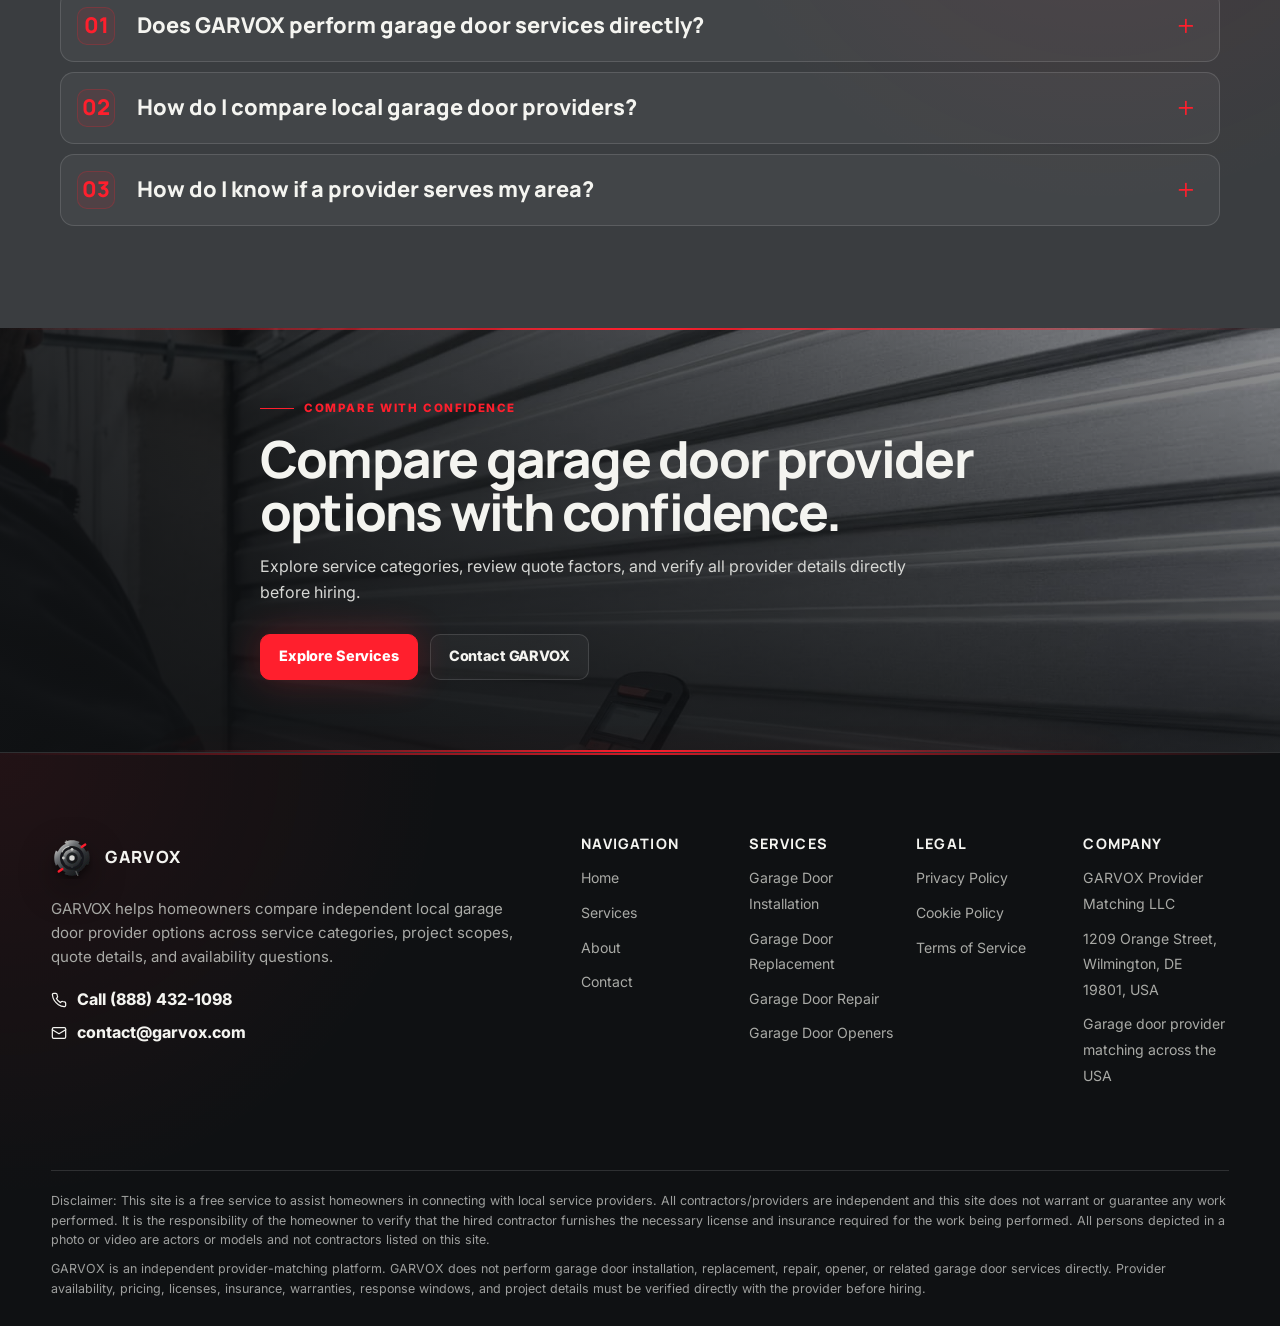
==== commit a83c99ea: "+" ====
--- a/about.html
+++ b/about.html
@@ -297,7 +297,7 @@
 
                 <div class="style-split">
                     <a class="style-split__panel red-scan-card" href="garage-door-replacement.html">
-                        <img src="./assets/images/modern-garage-door.jpg" alt="Modern garage door">
+                        <img src="./assets/images/material-glass.jpg" alt="Modern garage door">
                         <span class="red-scan-card__line" aria-hidden="true"></span>
                         <span class="style-split__overlay" aria-hidden="true"></span>
                         <div class="style-split__content">
--- a/css/style.css
+++ b/css/style.css
@@ -3013,4 +3013,420 @@
         transition: none;
         transform: none;
     }
+}
+
+/* ==========================================================
+   EDITORIAL SIX GRID — PREMIUM CARD HOVERS
+   ========================================================== */
+
+.editorial-grid--six .editorial-item {
+    position: relative;
+    isolation: isolate;
+    overflow: hidden;
+    cursor: default;
+    transition:
+        transform var(--transition-base),
+        border-color var(--transition-base),
+        background var(--transition-base),
+        box-shadow var(--transition-base);
+}
+
+.editorial-grid--six .editorial-item::before {
+    content: "";
+    position: absolute;
+    top: 0;
+    right: 18px;
+    left: 18px;
+    z-index: -1;
+    height: 2px;
+    background: linear-gradient(90deg, transparent, var(--color-accent), transparent);
+    opacity: 0;
+    transform: scaleX(0.28);
+    transform-origin: center;
+    transition:
+        opacity var(--transition-base),
+        transform var(--transition-base);
+}
+
+.editorial-grid--six .editorial-item::after {
+    content: "";
+    position: absolute;
+    inset: 0;
+    z-index: -2;
+    background:
+        radial-gradient(circle at top right, rgba(255, 31, 45, 0.08), transparent 42%),
+        rgba(255, 255, 255, 0.12);
+    opacity: 0;
+    transition: opacity var(--transition-base);
+}
+
+.editorial-grid--six .editorial-item span {
+    transition:
+        color var(--transition-base),
+        transform var(--transition-base),
+        text-shadow var(--transition-base);
+}
+
+.editorial-grid--six .editorial-item h3 {
+    transition:
+        color var(--transition-base),
+        transform var(--transition-base);
+}
+
+.editorial-grid--six .editorial-item p {
+    transition: color var(--transition-base);
+}
+
+.editorial-grid--six .editorial-item:hover {
+    transform: translateY(-4px);
+    border-color: rgba(255, 31, 45, 0.34);
+    background: rgba(255, 255, 255, 0.28);
+    box-shadow:
+        0 22px 44px rgba(31, 34, 37, 0.14),
+        0 0 24px rgba(255, 31, 45, 0.06);
+}
+
+.editorial-grid--six .editorial-item:hover::before {
+    opacity: 1;
+    transform: scaleX(1);
+}
+
+.editorial-grid--six .editorial-item:hover::after {
+    opacity: 1;
+}
+
+.editorial-grid--six .editorial-item:hover span {
+    color: var(--color-accent-deep);
+    transform: translateY(-2px);
+    text-shadow: 0 0 18px rgba(255, 31, 45, 0.18);
+}
+
+.editorial-grid--six .editorial-item:hover h3 {
+    color: var(--color-light-heading);
+    transform: translateY(-1px);
+}
+
+.editorial-grid--six .editorial-item:hover p {
+    color: var(--color-light-text);
+}
+
+/* Small red corner detail */
+
+.editorial-grid--six .editorial-item span::after {
+    content: "";
+    display: block;
+    width: 28px;
+    height: 2px;
+    margin-top: 10px;
+    background: var(--color-accent-deep);
+    opacity: 0;
+    transform: scaleX(0.35);
+    transform-origin: left;
+    transition:
+        opacity var(--transition-base),
+        transform var(--transition-base);
+}
+
+.editorial-grid--six .editorial-item:hover span::after {
+    opacity: 1;
+    transform: scaleX(1);
+}
+
+/* Mobile/touch: no aggressive movement */
+
+@media (hover: none) {
+    .editorial-grid--six .editorial-item:hover {
+        transform: none;
+    }
+}
+
+/* ==========================================================
+   EDITORIAL SIX GRID — COMPACT CARDS + NUMBER TOP RIGHT
+   ========================================================== */
+
+.editorial-grid--six .editorial-item {
+    position: relative;
+    min-height: 150px;
+    padding: 22px 72px 22px 22px;
+    display: grid;
+    align-content: start;
+    gap: 8px;
+}
+
+/* Number in top-right corner */
+.editorial-grid--six .editorial-item>span {
+    position: absolute;
+    top: 16px;
+    right: 18px;
+    display: grid;
+    width: 38px;
+    height: 38px;
+    place-items: center;
+    margin: 0;
+    color: var(--color-accent-deep);
+    font-family: var(--font-display);
+    font-size: 0.82rem;
+    font-weight: 900;
+    line-height: 1;
+    background: rgba(255, 31, 45, 0.08);
+    border: 1px solid rgba(169, 15, 25, 0.22);
+    border-radius: 999px;
+}
+
+/* Disable old number underline if it exists */
+.editorial-grid--six .editorial-item>span::after {
+    display: none;
+}
+
+.editorial-grid--six .editorial-item h3 {
+    margin: 0;
+    max-width: 220px;
+    font-size: 1.02rem;
+    line-height: 1.12;
+}
+
+.editorial-grid--six .editorial-item p {
+    margin-top: 4px;
+    font-size: 0.88rem;
+    line-height: 1.42;
+}
+
+/* Hover with number in corner */
+.editorial-grid--six .editorial-item:hover>span {
+    color: #ffffff;
+    background: var(--color-accent);
+    border-color: var(--color-accent);
+    box-shadow: 0 0 22px rgba(255, 31, 45, 0.24);
+    transform: translateY(-2px) scale(1.04);
+}
+
+/* Tablet */
+@media (max-width: 980px) {
+    .editorial-grid--six .editorial-item {
+        min-height: 138px;
+        padding: 20px 66px 20px 20px;
+    }
+
+    .editorial-grid--six .editorial-item>span {
+        top: 15px;
+        right: 16px;
+        width: 36px;
+        height: 36px;
+    }
+}
+
+/* Mobile */
+@media (max-width: 720px) {
+    .editorial-grid--six .editorial-item {
+        min-height: 126px;
+        padding: 18px 60px 18px 18px;
+        gap: 7px;
+    }
+
+    .editorial-grid--six .editorial-item>span {
+        top: 14px;
+        right: 14px;
+        width: 34px;
+        height: 34px;
+        font-size: 0.78rem;
+    }
+
+    .editorial-grid--six .editorial-item h3 {
+        font-size: 1rem;
+    }
+
+    .editorial-grid--six .editorial-item p {
+        font-size: 0.86rem;
+        line-height: 1.4;
+    }
+}
+
+/* Very small phones */
+@media (max-width: 430px) {
+    .editorial-grid--six .editorial-item {
+        min-height: 118px;
+        padding: 16px 56px 16px 16px;
+    }
+
+    .editorial-grid--six .editorial-item>span {
+        width: 32px;
+        height: 32px;
+    }
+}
+
+/* ==========================================================
+   FIX — GARAGE DOOR ANATOMY MOBILE ONLY
+   Tablet stays unchanged
+   ========================================================== */
+
+@media (max-width: 640px) {
+    .anatomy-section {
+        padding: 34px 0 !important;
+    }
+
+    .anatomy-strip {
+        display: grid !important;
+        grid-template-columns: 1fr !important;
+        gap: 20px !important;
+    }
+
+    .anatomy-strip__side {
+        display: grid !important;
+        justify-items: center !important;
+        text-align: center !important;
+        gap: 18px !important;
+    }
+
+    .anatomy-strip__side h2 {
+        margin-inline: auto !important;
+        font-size: 1.28rem !important;
+        line-height: 1.08 !important;
+        text-align: center !important;
+    }
+
+    .anatomy-strip__side h2::after {
+        left: 50% !important;
+        transform: translateX(-50%) !important;
+    }
+
+    .anatomy-strip__side h2::before {
+        display: none !important;
+    }
+
+    .anatomy-strip__list {
+        display: grid !important;
+        grid-template-columns: repeat(2, minmax(0, 1fr)) !important;
+        gap: 8px !important;
+        width: 100% !important;
+        margin: 0 !important;
+    }
+
+    .anatomy-strip__list li {
+        display: flex !important;
+        align-items: center !important;
+        justify-content: center !important;
+        width: 100% !important;
+        min-height: 36px !important;
+        padding: 8px 10px !important;
+        color: rgba(244, 244, 240, 0.9) !important;
+        font-size: 0.78rem !important;
+        font-weight: 750 !important;
+        line-height: 1 !important;
+        text-align: center !important;
+        background: rgba(255, 255, 255, 0.045) !important;
+        border: 1px solid rgba(255, 255, 255, 0.13) !important;
+        border-radius: 999px !important;
+        transform: none !important;
+    }
+
+    .anatomy-strip__list li::before {
+        display: none !important;
+    }
+
+    .anatomy-strip__list li:hover {
+        color: #ffffff !important;
+        background: rgba(255, 31, 45, 0.09) !important;
+        border-color: rgba(255, 31, 45, 0.42) !important;
+        transform: translateY(-1px) !important;
+    }
+
+    .anatomy-strip__media {
+        width: 100% !important;
+        height: 260px !important;
+        min-height: 260px !important;
+        overflow: hidden !important;
+        border-radius: 16px !important;
+    }
+
+    .anatomy-strip__media img {
+        width: 100% !important;
+        height: 100% !important;
+        min-height: 0 !important;
+        object-fit: cover !important;
+        object-position: center !important;
+    }
+
+    .anatomy-pin::after {
+        display: none !important;
+    }
+
+    .anatomy-pin--left-1,
+    .anatomy-pin--left-2,
+    .anatomy-pin--left-3,
+    .anatomy-pin--left-4,
+    .anatomy-pin--left-5,
+    .anatomy-pin--left-6,
+    .anatomy-pin--left-7 {
+        display: none !important;
+    }
+
+    .anatomy-pin {
+        width: 10px !important;
+        height: 10px !important;
+        border-width: 1.5px !important;
+    }
+
+    .anatomy-pin--top {
+        top: 14% !important;
+        left: 52% !important;
+    }
+
+    .anatomy-pin--center {
+        top: 50% !important;
+        left: 42% !important;
+    }
+
+    .anatomy-pin--bottom {
+        right: 24% !important;
+        bottom: 12% !important;
+    }
+
+    .anatomy-pin--right {
+        top: 72% !important;
+        right: 10% !important;
+    }
+
+    .anatomy-strip__cta {
+        display: grid !important;
+        grid-template-columns: 1fr !important;
+        justify-items: center !important;
+        gap: 16px !important;
+        width: 100% !important;
+        min-height: auto !important;
+        padding: 20px !important;
+        text-align: center !important;
+        border-radius: 16px !important;
+    }
+
+    .anatomy-strip__cta p {
+        margin: 0 !important;
+        font-size: 0.96rem !important;
+        line-height: 1.35 !important;
+    }
+
+    .anatomy-strip__cta a {
+        width: 100% !important;
+        min-height: 42px !important;
+    }
+}
+
+@media (max-width: 430px) {
+    .anatomy-strip__list {
+        gap: 7px !important;
+    }
+
+    .anatomy-strip__list li {
+        min-height: 34px !important;
+        padding: 7px 8px !important;
+        font-size: 0.74rem !important;
+    }
+
+    .anatomy-strip__media {
+        height: 220px !important;
+        min-height: 220px !important;
+    }
+
+    .anatomy-strip__cta {
+        padding: 18px !important;
+    }
 }
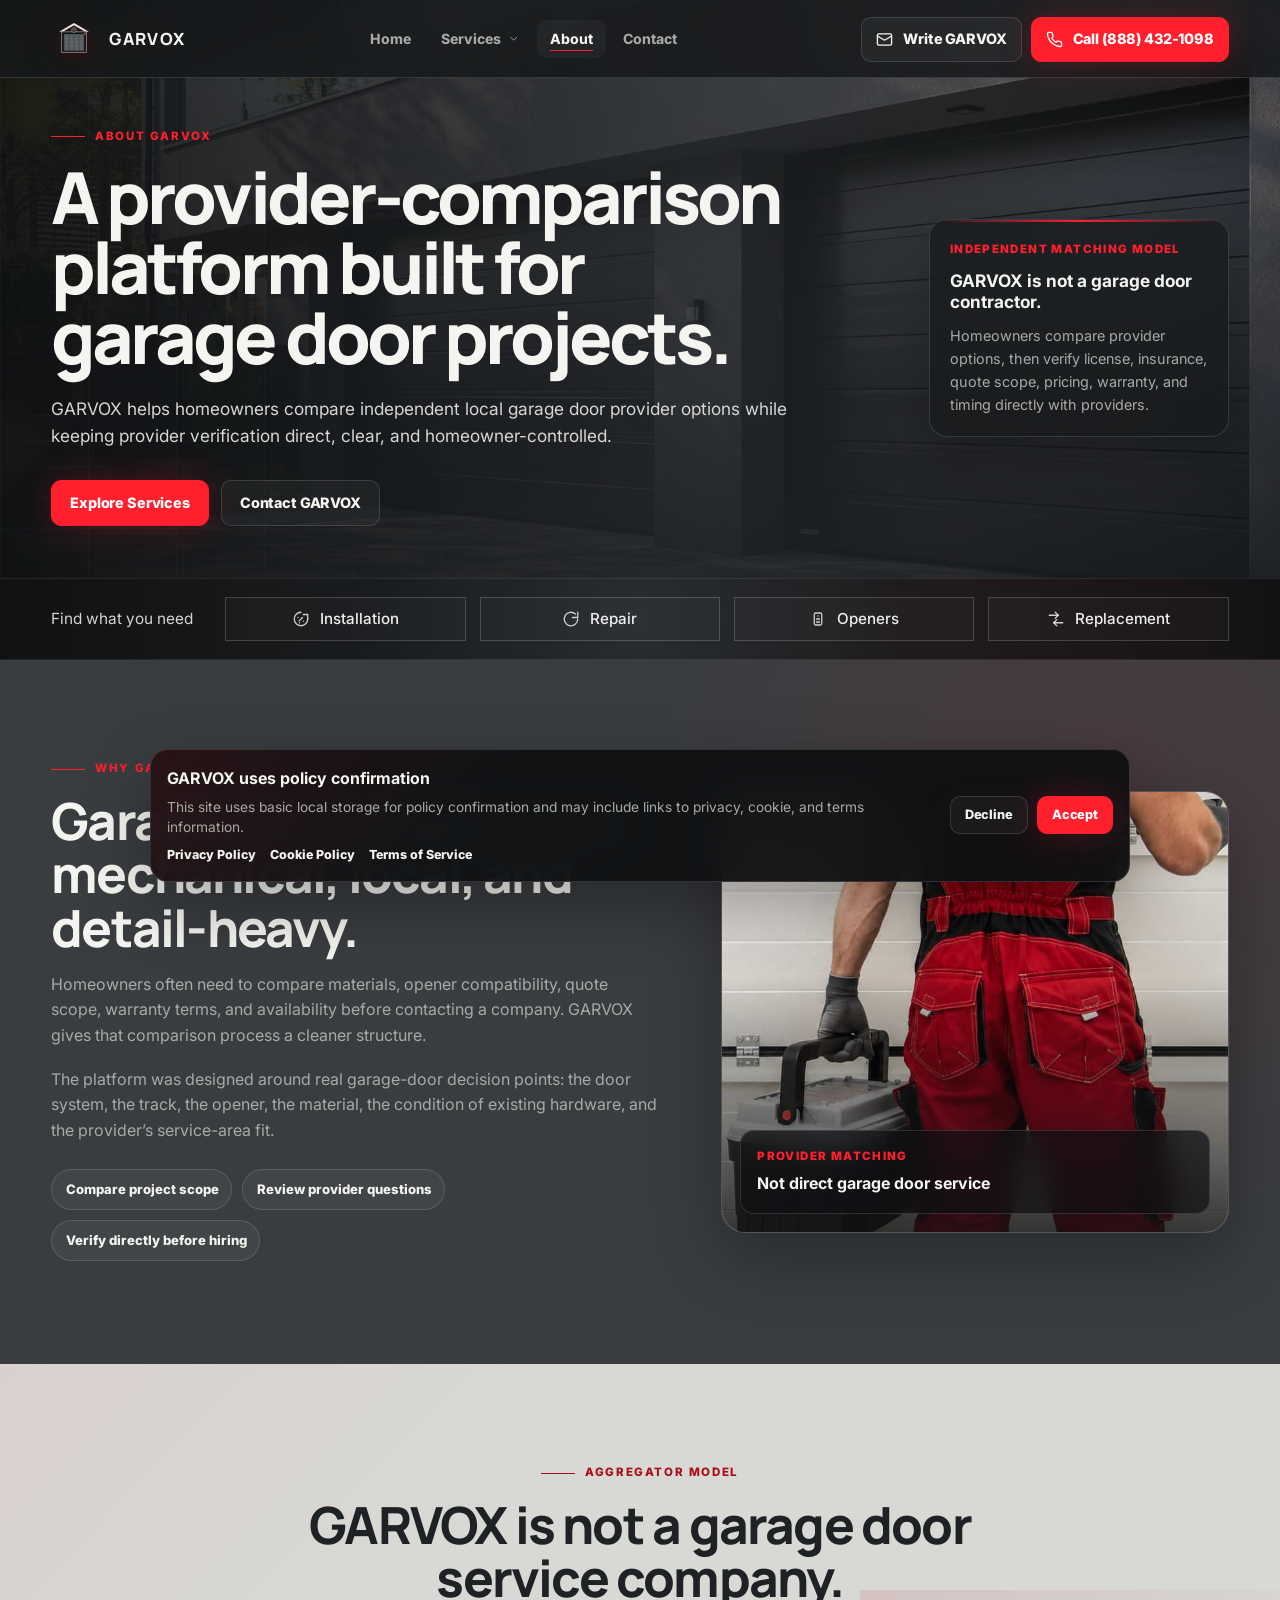
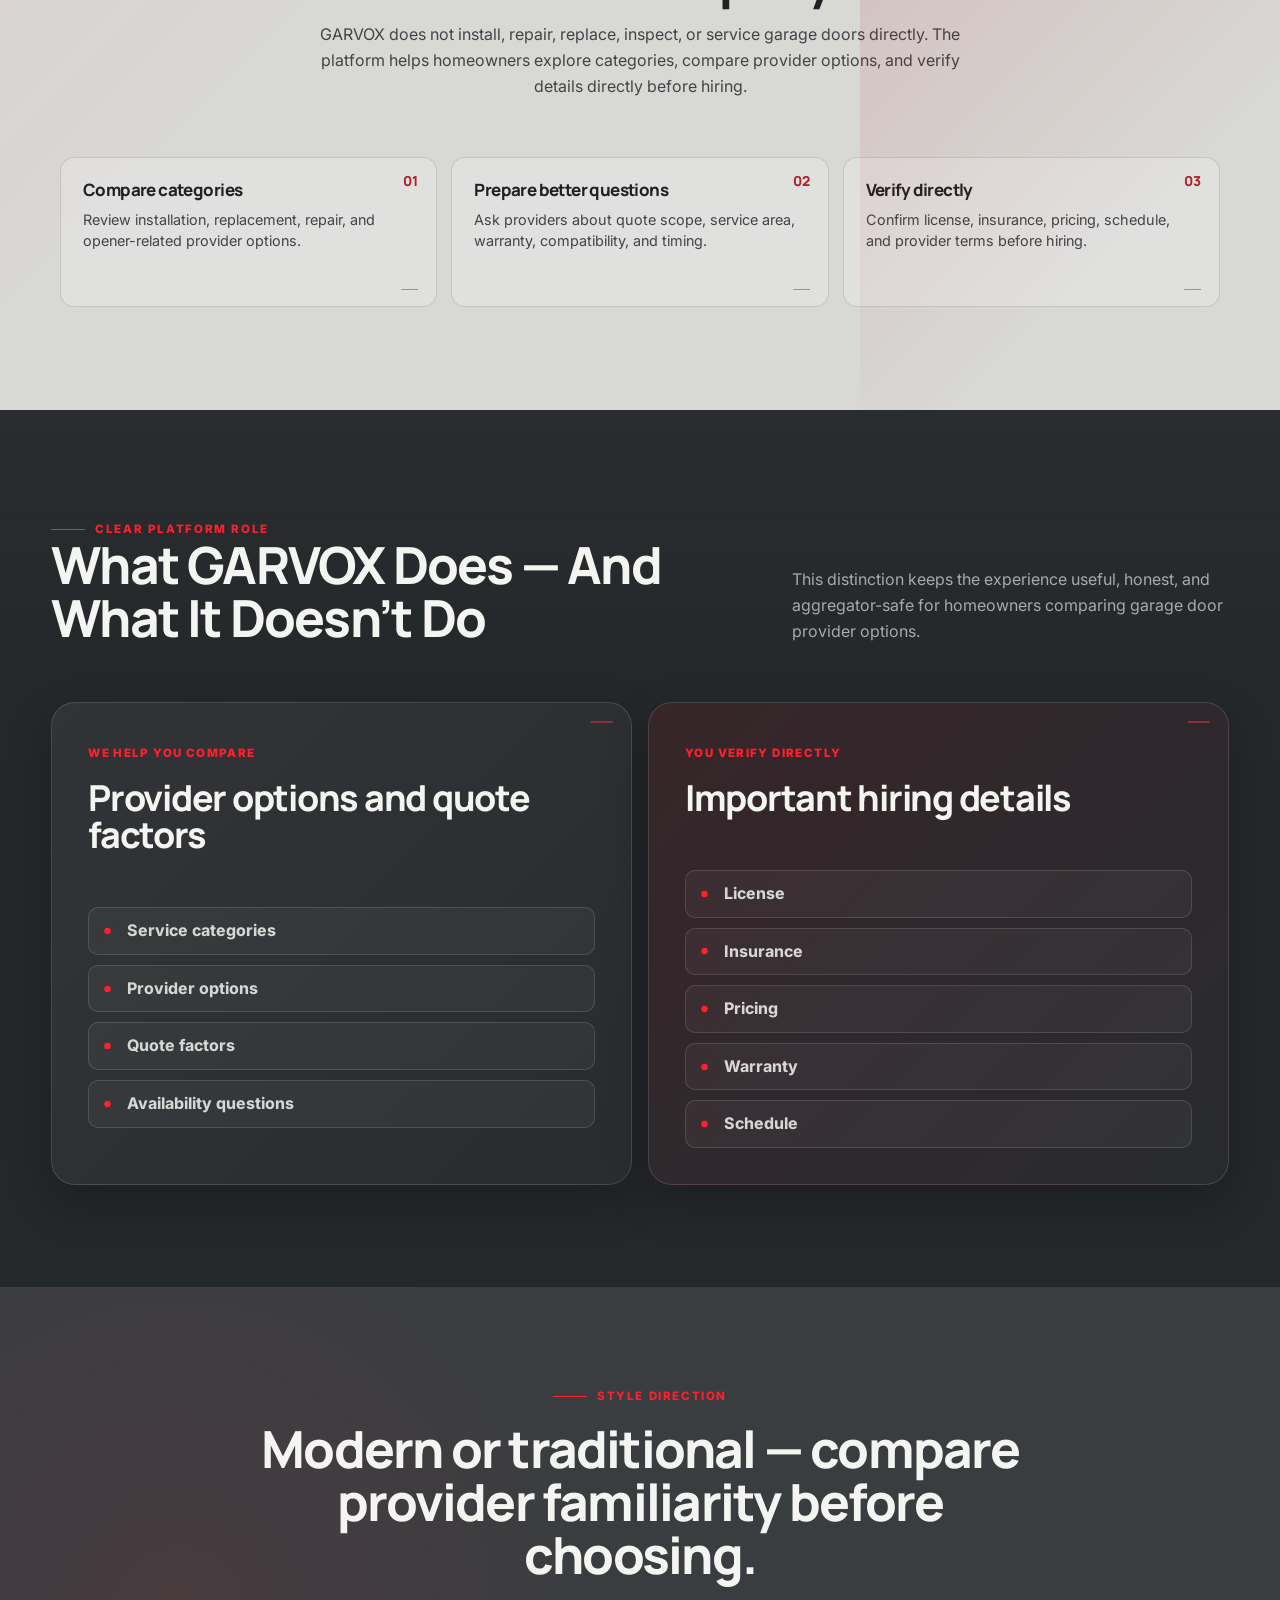
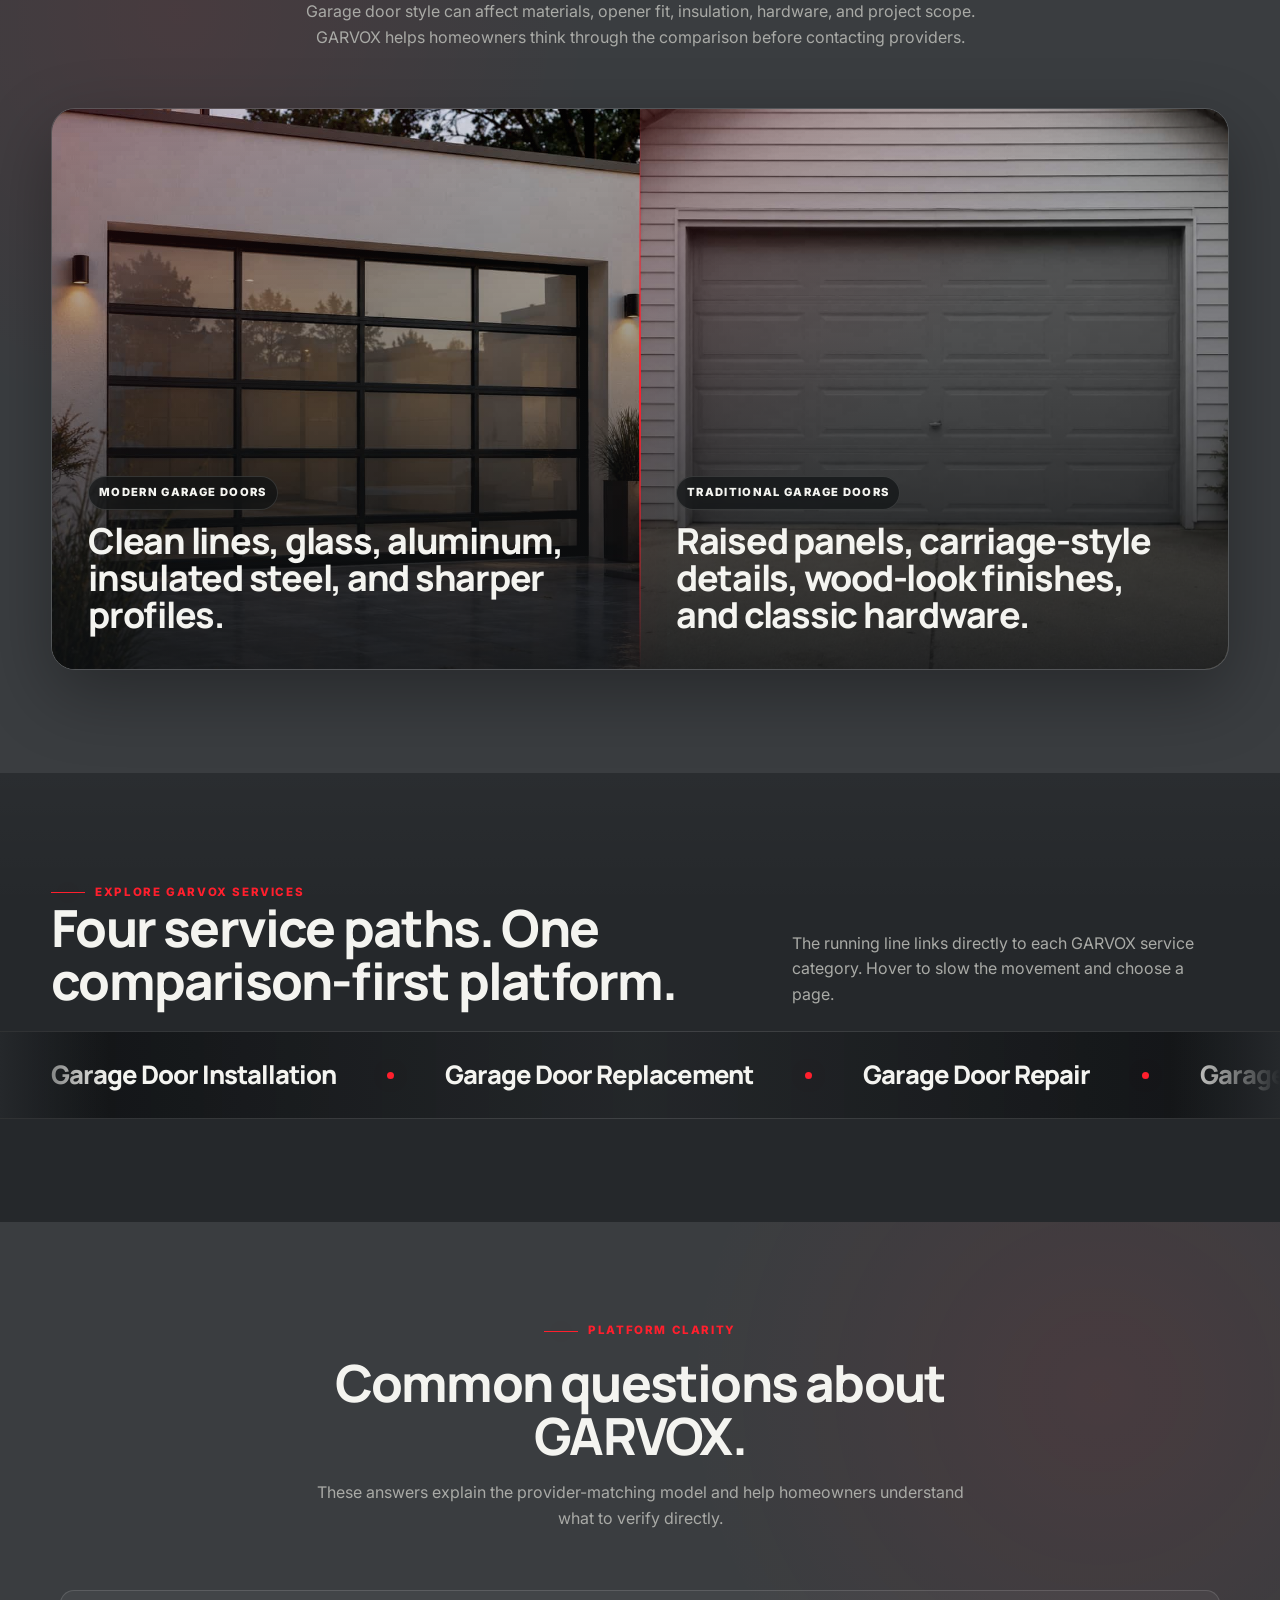
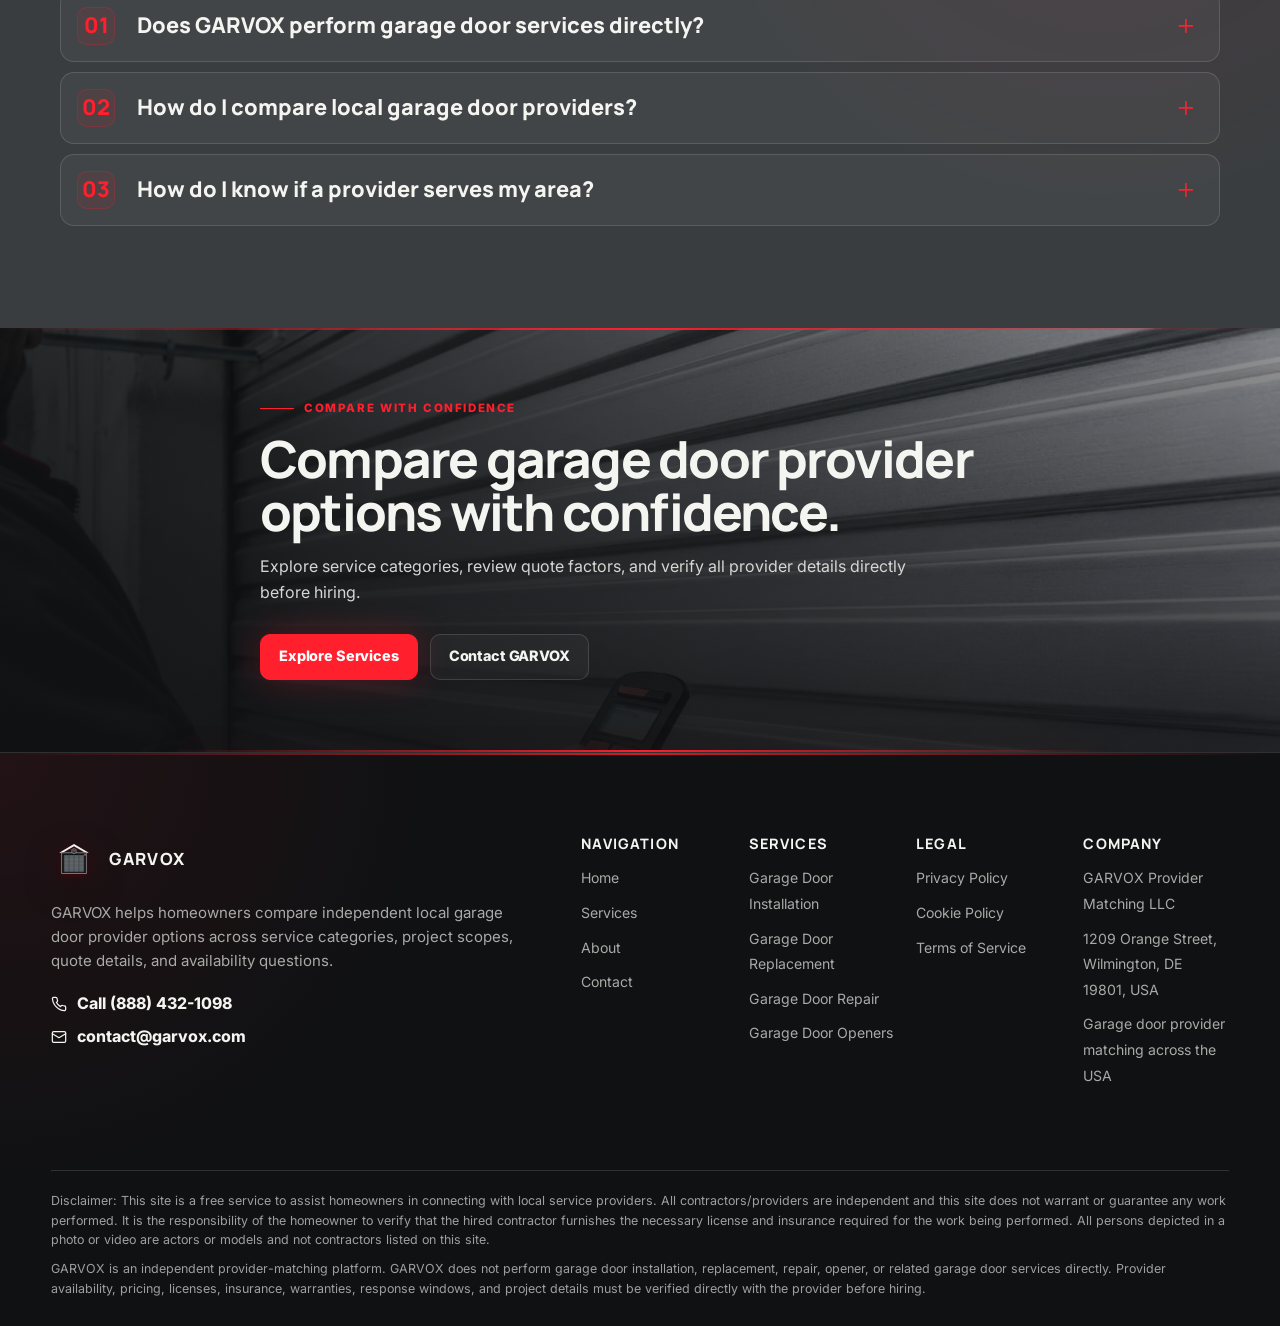
==== commit f2de654a: "+" ====
--- a/about.html
+++ b/about.html
@@ -9,8 +9,8 @@
     <meta name="description"
         content="Learn how GARVOX helps homeowners compare independent garage door provider options while staying clear about its aggregator model.">
 
-<link rel="icon" href="./assets/icons/favicon.svg?v=2" type="image/svg+xml" sizes="any">
-<link rel="shortcut icon" href="./assets/icons/favicon.svg?v=2" type="image/svg+xml">
+<link rel="icon" href="./assets/icons/garvox-garage.svg?v=2" type="image/svg+xml" sizes="any">
+<link rel="shortcut icon" href="./assets/icons/garvox-garage.svg?v=2" type="image/svg+xml">
 
     <link rel="preconnect" href="https://fonts.googleapis.com">
     <link rel="preconnect" href="https://fonts.gstatic.com" crossorigin>
@@ -25,9 +25,8 @@
     <div data-site-header></div>
 
     <main id="main">
-        <!-- =====================================================
-         1. ABOUT HERO
-         ===================================================== -->
+
+
         <section class="page-hero page-hero--about" aria-labelledby="aboutHeroTitle">
             <img class="page-hero__image" src="./assets/images/hero-about.jpg" alt="">
             <div class="page-hero__overlay" aria-hidden="true"></div>
@@ -70,13 +69,11 @@
             </div>
         </section>
 
-        <!-- =====================================================
-             SERVICE STRIP NAV
-             ===================================================== -->
+
         <section class="service-strip" aria-label="Garage door service quick links">
             <div class="container-wide service-strip__inner">
                 <p class="service-strip__label">Find what you need</p>
-        
+
                 <nav class="service-strip__nav" aria-label="Service categories">
                     <a class="service-strip__link" href="garage-door-installation.html">
                         <span class="service-strip__icon" aria-hidden="true">
@@ -91,7 +88,7 @@
                         </span>
                         <span>Installation</span>
                     </a>
-        
+
                     <a class="service-strip__link" href="garage-door-repair.html">
                         <span class="service-strip__icon" aria-hidden="true">
                             <svg viewBox="0 0 24 24">
@@ -101,7 +98,7 @@
                         </span>
                         <span>Repair</span>
                     </a>
-        
+
                     <a class="service-strip__link" href="garage-door-openers.html">
                         <span class="service-strip__icon" aria-hidden="true">
                             <svg viewBox="0 0 24 24">
@@ -113,7 +110,7 @@
                         </span>
                         <span>Openers</span>
                     </a>
-        
+
                     <a class="service-strip__link" href="garage-door-replacement.html">
                         <span class="service-strip__icon" aria-hidden="true">
                             <svg viewBox="0 0 24 24">
@@ -129,9 +126,7 @@
             </div>
         </section>
 
-        <!-- =====================================================
-         2. COMPANY STORY
-         ===================================================== -->
+
         <section class="section story-section" aria-labelledby="storyTitle">
             <div class="container-wide split-layout split-layout--photo-right">
                 <div class="split-layout__content">
@@ -173,9 +168,7 @@
             </div>
         </section>
 
-        <!-- =====================================================
-         3. AGGREGATOR MODEL — LIGHT GRAY SECTION
-         ===================================================== -->
+
         <section class="section section--light aggregator-model-section" aria-labelledby="aggregatorModelTitle">
             <div class="container">
                 <div class="section-heading section-heading--center">
@@ -222,9 +215,7 @@
             </div>
         </section>
 
-        <!-- =====================================================
-         4. WHAT GARVOX DOES — AND DOESN'T DO
-         ===================================================== -->
+
         <section class="section does-section" aria-labelledby="doesTitle">
             <div class="container-wide">
                 <div class="section-heading section-heading--row">
@@ -276,9 +267,7 @@
             </div>
         </section>
 
-        <!-- =====================================================
-         5. PHOTO SPLIT: MODERN VS TRADITIONAL
-         ===================================================== -->
+
         <section class="section style-split-section" aria-labelledby="styleSplitTitle">
             <div class="container-wide">
                 <div class="section-heading section-heading--center">
@@ -321,9 +310,7 @@
             </div>
         </section>
 
-        <!-- =====================================================
-         6. CLICKABLE INFINITE SERVICES MARQUEE
-         ===================================================== -->
+
         <section class="section marquee-section" aria-labelledby="marqueeTitle">
             <div class="container-wide">
                 <div class="section-heading section-heading--row section-heading--compact">
@@ -366,9 +353,7 @@
             </div>
         </section>
 
-        <!-- =====================================================
-         FAQ + SCHEMA
-         ===================================================== -->
+
         <section class="section faq-section" aria-labelledby="aboutFaqTitle">
             <div class="container">
                 <div class="section-heading section-heading--center">
@@ -389,9 +374,7 @@
             </div>
         </section>
 
-        <!-- =====================================================
-         7. RED LINE CTA
-         ===================================================== -->
+
         <div data-red-line-cta="default"></div>
     </main>
 
@@ -403,4 +386,4 @@
     <script src="./js/about.js"></script>
 </body>
 
-</html>+</html>
--- a/css/style.css
+++ b/css/style.css
@@ -5,101 +5,75 @@
 @import url("./service-page.css");
 @import url("./legal.css");
 
-/* ==========================================================
-   GARVOX — Global Styles
-   Includes:
-   - CSS variables
-   - reset
-   - typography
-   - layout helpers
-   - buttons
-   - shared cards
-   - accessibility
-   - sticky header
-   - dropdown
-   - mobile menu
-   - footer
-   - policy banner
-   - forms
-   - FAQ
-   - shared CTA components
-   ========================================================== */
-
-/* ==========================================================
-   VARIABLES — EXACT REQUIRED PALETTE
-   ========================================================== */
 
 :root {
-    /* Main gray base */
+
     --color-bg: #3A3D40;
     --color-bg-soft: #464A4E;
     --color-bg-deep: #25282B;
 
-    /* One light gray section per page */
+
     --color-section-light: #D8D8D5;
     --color-section-light-2: #C9CAC7;
 
-    /* Surfaces / cards */
+
     --color-surface: #303336;
     --color-surface-2: #414549;
     --color-card: #34373A;
     --color-card-dark: #232629;
 
-    /* Typography on dark */
+
     --color-heading: #F4F4F0;
     --color-text: #D6D7D4;
     --color-muted: #A9AAA6;
 
-    /* Typography on light gray sections */
+
     --color-light-heading: #1F2225;
     --color-light-text: #414448;
     --color-light-muted: #6C6F73;
 
-    /* Strong accents */
+
     --color-accent: #FF1F2D;
     --color-accent-hover: #E21422;
     --color-accent-deep: #A90F19;
 
-    /* Dark accent */
+
     --color-accent-dark: #17191B;
     --color-accent-dark-2: #0F1113;
 
-    /* Lines / borders */
+
     --color-border: rgba(255, 255, 255, 0.13);
     --color-border-strong: rgba(255, 31, 45, 0.42);
     --color-light-border: rgba(31, 34, 37, 0.14);
 
-    /* Shadows / glow */
+
     --shadow-card: 0 24px 70px rgba(0, 0, 0, 0.32);
     --shadow-soft: 0 18px 46px rgba(0, 0, 0, 0.24);
     --glow-red: 0 0 34px rgba(255, 31, 45, 0.24);
 
-    /* Layout */
+
     --container: 1160px;
     --container-wide: 1360px;
     --site-gutter: clamp(18px, 4vw, 56px);
     --header-height: 78px;
 
-    /* Radius */
+
     --radius-xs: 6px;
     --radius-sm: 10px;
     --radius-md: 14px;
     --radius-lg: 18px;
     --radius-xl: 24px;
 
-    /* Typography */
+
     --font-main: "Inter", system-ui, -apple-system, BlinkMacSystemFont, "Segoe UI", sans-serif;
     --font-display: "Manrope", "Inter", system-ui, sans-serif;
 
-    /* Motion */
+
     --transition-fast: 160ms ease;
     --transition-base: 240ms ease;
     --transition-slow: 420ms ease;
 }
 
-/* ==========================================================
-   RESET / BASE
-   ========================================================== */
 
 *,
 *::before,
@@ -209,9 +183,6 @@
     display: none !important;
 }
 
-/* ==========================================================
-   ACCESSIBILITY
-   ========================================================== */
 
 .skip-link {
     position: fixed;
@@ -253,9 +224,6 @@
     }
 }
 
-/* ==========================================================
-   TYPOGRAPHY
-   ========================================================== */
 
 h1,
 h2,
@@ -323,9 +291,6 @@
     box-shadow: none;
 }
 
-/* ==========================================================
-   LAYOUT HELPERS
-   ========================================================== */
 
 .container,
 .container-wide {
@@ -399,9 +364,6 @@
     gap: 12px;
 }
 
-/* ==========================================================
-   BUTTONS
-   ========================================================== */
 
 .btn {
     --btn-bg: transparent;
@@ -505,9 +467,6 @@
     width: 100%;
 }
 
-/* ==========================================================
-   HEADER
-   ========================================================== */
 
 .site-header {
     position: sticky;
@@ -546,19 +505,24 @@
 .brand-logo__mark {
     position: relative;
     display: grid;
-    width: 42px;
-    height: 42px;
+    width: 46px;
+    height: 46px;
     place-items: center;
+    flex: 0 0 auto;
 }
 
 .brand-logo__mark img {
-    width: 42px;
-    height: 42px;
+    display: block;
+    width: 46px;
+    height: 46px;
     object-fit: contain;
-    filter: drop-shadow(0 12px 18px rgba(0, 0, 0, 0.38));
+    object-position: center;
+    filter:
+        drop-shadow(0 10px 18px rgba(0, 0, 0, 0.38))
+        drop-shadow(0 0 12px rgba(255, 31, 45, 0.12));
     transition:
-        filter var(--transition-base),
-        transform var(--transition-base);
+        transform 240ms ease,
+        filter 240ms ease;
 }
 
 .brand-logo__mark::after {
@@ -574,9 +538,10 @@
 }
 
 .brand-logo:hover .brand-logo__mark img {
-    transform: rotate(-8deg);
+    transform: translateY(-1px) scale(1.04);
     filter:
-        drop-shadow(0 12px 18px rgba(0, 0, 0, 0.38)) drop-shadow(0 0 18px rgba(255, 31, 45, 0.34));
+        drop-shadow(0 12px 22px rgba(0, 0, 0, 0.46))
+        drop-shadow(0 0 18px rgba(255, 31, 45, 0.22));
 }
 
 .brand-logo:hover .brand-logo__mark::after {
@@ -688,9 +653,6 @@
     border-color: var(--color-border-strong);
 }
 
-/* ==========================================================
-   HEADER DROPDOWN
-   ========================================================== */
 
 .site-nav__item--dropdown {
     position: relative;
@@ -817,9 +779,6 @@
     -webkit-box-orient: vertical;
 }
 
-/* ==========================================================
-   MOBILE MENU
-   ========================================================== */
 
 .mobile-menu {
     position: fixed;
@@ -977,9 +936,6 @@
     border-top: 1px solid var(--color-border);
 }
 
-/* ==========================================================
-   PAGE HERO
-   ========================================================== */
 
 .page-hero {
     position: relative;
@@ -1090,9 +1046,6 @@
     font-size: 0.9rem;
 }
 
-/* ==========================================================
-   QUICK NAV
-   ========================================================== */
 
 .quick-nav {
     display: flex;
@@ -1141,9 +1094,6 @@
     transform: scaleX(1);
 }
 
-/* ==========================================================
-   RED SCAN CARD EFFECT
-   ========================================================== */
 
 .red-scan-card {
     position: relative;
@@ -1185,9 +1135,6 @@
     }
 }
 
-/* ==========================================================
-   SERVICE CARDS
-   ========================================================== */
 
 .service-card-grid {
     display: grid;
@@ -1333,9 +1280,6 @@
     transform: translateX(4px);
 }
 
-/* ==========================================================
-   EDITORIAL ITEMS / STEPS
-   ========================================================== */
 
 .editorial-grid,
 .editorial-steps {
@@ -1384,9 +1328,6 @@
     font-size: 0.94rem;
 }
 
-/* ==========================================================
-   SPLIT LAYOUT
-   ========================================================== */
 
 .split-layout {
     display: grid;
@@ -1479,9 +1420,6 @@
     color: var(--color-heading);
 }
 
-/* ==========================================================
-   FACTOR LIST / QUESTION CARDS
-   ========================================================== */
 
 .factor-list,
 .question-card-grid {
@@ -1540,9 +1478,6 @@
     background: rgba(255, 255, 255, 0.065);
 }
 
-/* ==========================================================
-   FAQ
-   ========================================================== */
 
 .faq-list {
     display: grid;
@@ -1605,9 +1540,6 @@
     font-size: 0.95rem;
 }
 
-/* ==========================================================
-   RED LINE CTA / URGENCY STRIP
-   ========================================================== */
 
 .red-line-cta {
     position: relative;
@@ -1734,9 +1666,6 @@
     box-shadow: var(--glow-red);
 }
 
-/* ==========================================================
-   FORMS
-   ========================================================== */
 
 .contact-form-card {
     width: min(100%, 520px);
@@ -1883,9 +1812,6 @@
     border: 1px solid rgba(255, 31, 45, 0.36);
 }
 
-/* ==========================================================
-   POLICY BANNER
-   ========================================================== */
 
 .policy-banner {
     position: fixed;
@@ -1960,9 +1886,6 @@
     gap: 9px;
 }
 
-/* ==========================================================
-   FOOTER
-   ========================================================== */
 
 .site-footer {
     position: relative;
@@ -2060,9 +1983,6 @@
     line-height: 1.55;
 }
 
-/* ==========================================================
-   TRUST BLOCK
-   ========================================================== */
 
 .trust-block {
     display: grid;
@@ -2114,9 +2034,6 @@
     font-size: 0.9rem;
 }
 
-/* ==========================================================
-   RESPONSIVE GLOBAL
-   ========================================================== */
 
 @media (max-width: 1180px) {
     .site-nav {
@@ -2225,8 +2142,8 @@
 
     .brand-logo__mark,
     .brand-logo__mark img {
-        width: 38px;
-        height: 38px;
+        width: 40px;
+        height: 40px;
     }
 
     .site-header__actions {
@@ -2324,6 +2241,12 @@
         letter-spacing: 0.05em;
     }
 
+    .brand-logo__mark,
+    .brand-logo__mark img {
+        width: 36px;
+        height: 36px;
+    }
+
     .page-hero__mini-panel {
         padding: 16px;
     }
@@ -2333,12 +2256,6 @@
     }
 }
 
-/* ==========================================================
-   FIX — GLOBAL PHOTO BACKGROUND COMPATIBILITY
-   Keeps hero/photo CTA sections working with direct <img> markup
-   ========================================================== */
-
-/* Page hero background image support */
 
 .page-hero {
     position: relative;
@@ -2385,7 +2302,6 @@
     z-index: 2;
 }
 
-/* If a hero has no explicit overlay element, this fallback still protects readability */
 
 .page-hero:not(:has(.page-hero__overlay)):not(:has(.hero-overlay))::before {
     content: "";
@@ -2398,7 +2314,6 @@
     pointer-events: none;
 }
 
-/* Home hero slideshow background safety */
 
 .hero-slide,
 .home-hero__slide,
@@ -2425,7 +2340,6 @@
     filter: saturate(0.88) contrast(1.05);
 }
 
-/* Photo CTA / Red Line CTA direct image support */
 
 .red-line-cta,
 .cta-photo,
@@ -2499,7 +2413,6 @@
     transform: scaleX(1);
 }
 
-/* Keep content above image overlays */
 
 .red-line-cta>*:not(img),
 .cta-photo>*:not(img),
@@ -2511,7 +2424,6 @@
     z-index: 2;
 }
 
-/* Universal image safety */
 
 img {
     max-width: 100%;
@@ -2530,7 +2442,6 @@
     object-fit: cover;
 }
 
-/* Extra horizontal-scroll protection */
 
 html,
 body {
@@ -2544,7 +2455,6 @@
     min-width: 0;
 }
 
-/* Safer mobile media behavior */
 
 @media (max-width: 720px) {
 
@@ -2571,7 +2481,6 @@
     }
 }
 
-/* Reduced motion */
 
 @media (prefers-reduced-motion: reduce) {
 
@@ -2586,10 +2495,6 @@
     }
 }
 
-/* ==========================================================
-   FIX — FIXED HEADER FINAL
-   More reliable than sticky for JS-rendered header.
-   ========================================================== */
 
 [data-site-header] {
     position: fixed !important;
@@ -2621,7 +2526,6 @@
     min-height: var(--header-height) !important;
 }
 
-/* Header should stay above hero, dropdown, content */
 
 .services-dropdown {
     z-index: 10000 !important;
@@ -2631,28 +2535,24 @@
     z-index: 11000 !important;
 }
 
-/* Content safety */
 
 main {
     position: relative;
     z-index: 1;
 }
 
-/* Because header is fixed, sections without hero still need top spacing */
 
 body:not(.home-page) main>section:first-child:not(.page-hero),
 body:not(.home-page) main>div:first-child:not(.page-hero) {
     margin-top: var(--header-height);
 }
 
-/* Hero pages already have internal top padding, but this protects custom pages */
 
 .page-hero,
 .home-hero {
     padding-top: 0;
 }
 
-/* Mobile header height sync */
 
 @media (max-width: 980px) {
 
@@ -2672,10 +2572,6 @@
     }
 }
 
-/* ==========================================================
-   FIX — MOBILE MENU VISIBILITY
-   Menu is moved to body and forced above all layers.
-   ========================================================== */
 
 .mobile-menu {
     position: fixed !important;
@@ -2750,23 +2646,17 @@
     flex-shrink: 0;
 }
 
-/* Make sure fixed header never covers opened menu */
 
 body.menu-open [data-site-header] {
     z-index: 9998 !important;
 }
 
-/* Prevent page scroll while mobile menu is open */
 
 body.menu-open {
     overflow: hidden !important;
     touch-action: none;
 }
 
-/* ==========================================================
-   FIX — SIMPLE SERVICES DROPDOWN
-   Compact service list without cards.
-   ========================================================== */
 
 .services-dropdown {
     width: min(320px, calc(100vw - 32px));
@@ -2876,7 +2766,6 @@
     transform: translateX(3px);
 }
 
-/* Old dropdown card styles disabled for simple mode */
 
 .services-dropdown__inner--simple .services-dropdown__intro,
 .services-dropdown__inner--simple .services-dropdown__grid,
@@ -2884,9 +2773,6 @@
     display: none;
 }
 
-/* ==========================================================
-   FIX — HOME HERO SLIDESHOW
-   ========================================================== */
 
 .home-hero {
     position: relative;
@@ -2928,7 +2814,6 @@
     object-position: center;
 }
 
-/* Overlay must stay above slides but below content */
 
 .home-hero__overlay,
 .home-hero__rail {
@@ -3015,9 +2900,6 @@
     }
 }
 
-/* ==========================================================
-   EDITORIAL SIX GRID — PREMIUM CARD HOVERS
-   ========================================================== */
 
 .editorial-grid--six .editorial-item {
     position: relative;
@@ -3110,7 +2992,6 @@
     color: var(--color-light-text);
 }
 
-/* Small red corner detail */
 
 .editorial-grid--six .editorial-item span::after {
     content: "";
@@ -3132,7 +3013,6 @@
     transform: scaleX(1);
 }
 
-/* Mobile/touch: no aggressive movement */
 
 @media (hover: none) {
     .editorial-grid--six .editorial-item:hover {
@@ -3140,9 +3020,6 @@
     }
 }
 
-/* ==========================================================
-   EDITORIAL SIX GRID — COMPACT CARDS + NUMBER TOP RIGHT
-   ========================================================== */
 
 .editorial-grid--six .editorial-item {
     position: relative;
@@ -3153,7 +3030,7 @@
     gap: 8px;
 }
 
-/* Number in top-right corner */
+
 .editorial-grid--six .editorial-item>span {
     position: absolute;
     top: 16px;
@@ -3173,7 +3050,7 @@
     border-radius: 999px;
 }
 
-/* Disable old number underline if it exists */
+
 .editorial-grid--six .editorial-item>span::after {
     display: none;
 }
@@ -3191,7 +3068,7 @@
     line-height: 1.42;
 }
 
-/* Hover with number in corner */
+
 .editorial-grid--six .editorial-item:hover>span {
     color: #ffffff;
     background: var(--color-accent);
@@ -3200,7 +3077,7 @@
     transform: translateY(-2px) scale(1.04);
 }
 
-/* Tablet */
+
 @media (max-width: 980px) {
     .editorial-grid--six .editorial-item {
         min-height: 138px;
@@ -3215,7 +3092,7 @@
     }
 }
 
-/* Mobile */
+
 @media (max-width: 720px) {
     .editorial-grid--six .editorial-item {
         min-height: 126px;
@@ -3241,7 +3118,7 @@
     }
 }
 
-/* Very small phones */
+
 @media (max-width: 430px) {
     .editorial-grid--six .editorial-item {
         min-height: 118px;
@@ -3254,10 +3131,6 @@
     }
 }
 
-/* ==========================================================
-   FIX — GARAGE DOOR ANATOMY MOBILE ONLY
-   Tablet stays unchanged
-   ========================================================== */
 
 @media (max-width: 640px) {
     .anatomy-section {
@@ -3429,4 +3302,309 @@
     .anatomy-strip__cta {
         padding: 18px !important;
     }
-}+}
+
+
+@media (min-width: 981px) {
+    .trust-block .trust-block__grid {
+        display: grid !important;
+        grid-template-columns: 1fr !important;
+        gap: 0 !important;
+    }
+
+    .trust-block .trust-block__grid article {
+        position: relative !important;
+        display: grid !important;
+        grid-template-columns: 128px minmax(0, 1fr) !important;
+        align-items: center !important;
+        gap: 24px !important;
+
+        min-height: 0 !important;
+        height: auto !important;
+        padding: 14px 0 !important;
+
+        background: transparent !important;
+        border: 0 !important;
+        border-bottom: 1px solid rgba(255, 255, 255, 0.13) !important;
+        border-radius: 0 !important;
+        box-shadow: none !important;
+        overflow: hidden !important;
+
+        transition:
+            border-color var(--transition-base),
+            padding-left var(--transition-base),
+            background var(--transition-base);
+    }
+
+    .trust-block .trust-block__grid article:first-child {
+        border-top: 1px solid rgba(255, 255, 255, 0.13) !important;
+    }
+
+    .trust-block .trust-block__grid article::before {
+        content: "";
+        position: absolute;
+        top: 50%;
+        left: 0;
+        width: 32px;
+        height: 1px;
+        background: var(--color-accent);
+        opacity: 0;
+        transform: translateY(-50%) scaleX(0);
+        transform-origin: left;
+        box-shadow: var(--glow-red);
+        transition:
+            opacity var(--transition-base),
+            transform var(--transition-base);
+    }
+
+    .trust-block .trust-block__grid article::after {
+        content: "";
+        position: absolute;
+        right: 0;
+        bottom: -1px;
+        left: 0;
+        height: 1px;
+        background: linear-gradient(90deg, var(--color-accent), transparent);
+        opacity: 0;
+        transform: scaleX(0);
+        transform-origin: left;
+        transition:
+            opacity var(--transition-base),
+            transform var(--transition-base);
+    }
+
+    .trust-block .trust-block__grid span {
+        display: block !important;
+        margin: 0 !important;
+
+        color: var(--color-accent) !important;
+        font-family: var(--font-display) !important;
+        font-size: 0.74rem !important;
+        font-weight: 900 !important;
+        line-height: 1 !important;
+        letter-spacing: 0.14em !important;
+        text-transform: uppercase !important;
+
+        background: transparent !important;
+        border: 0 !important;
+        border-radius: 0 !important;
+        box-shadow: none !important;
+
+        transition:
+            color var(--transition-base),
+            transform var(--transition-base);
+    }
+
+    .trust-block .trust-block__grid p {
+        margin: 0 !important;
+        color: var(--color-muted) !important;
+        font-size: 0.88rem !important;
+        line-height: 1.45 !important;
+
+        transition:
+            color var(--transition-base),
+            transform var(--transition-base);
+    }
+
+    .trust-block .trust-block__grid article:hover {
+        padding-left: 44px !important;
+        border-color: rgba(255, 31, 45, 0.42) !important;
+        background: linear-gradient(90deg, rgba(255, 31, 45, 0.055), transparent 62%) !important;
+    }
+
+    .trust-block .trust-block__grid article:hover::before {
+        opacity: 1;
+        transform: translateY(-50%) scaleX(1);
+    }
+
+    .trust-block .trust-block__grid article:hover::after {
+        opacity: 1;
+        transform: scaleX(1);
+    }
+
+    .trust-block .trust-block__grid article:hover span {
+        color: #ffffff !important;
+        transform: translateX(2px);
+    }
+
+    .trust-block .trust-block__grid article:hover p {
+        color: var(--color-text) !important;
+        transform: translateX(2px);
+    }
+}
+
+
+.trust-block .trust-block__grid {
+    display: grid !important;
+    grid-template-columns: 1fr !important;
+    gap: 0 !important;
+}
+
+.trust-block .trust-block__grid article {
+    position: relative !important;
+    display: grid !important;
+    grid-template-columns: 128px minmax(0, 1fr) !important;
+    align-items: center !important;
+    gap: 24px !important;
+
+    min-height: 0 !important;
+    height: auto !important;
+    padding: 14px 0 !important;
+
+    background: transparent !important;
+    border: 0 !important;
+    border-bottom: 1px solid rgba(255, 255, 255, 0.13) !important;
+    border-radius: 0 !important;
+    box-shadow: none !important;
+    overflow: hidden !important;
+
+    transition:
+        border-color var(--transition-base),
+        padding-left var(--transition-base),
+        background var(--transition-base);
+}
+
+.trust-block .trust-block__grid article:first-child {
+    border-top: 1px solid rgba(255, 255, 255, 0.13) !important;
+}
+
+.trust-block .trust-block__grid article::before {
+    content: "";
+    position: absolute;
+    top: 50%;
+    left: 0;
+    width: 32px;
+    height: 1px;
+    background: var(--color-accent);
+    opacity: 0;
+    transform: translateY(-50%) scaleX(0);
+    transform-origin: left;
+    box-shadow: var(--glow-red);
+    transition:
+        opacity var(--transition-base),
+        transform var(--transition-base);
+}
+
+.trust-block .trust-block__grid article::after {
+    content: "";
+    position: absolute;
+    right: 0;
+    bottom: -1px;
+    left: 0;
+    height: 1px;
+    background: linear-gradient(90deg, var(--color-accent), transparent);
+    opacity: 0;
+    transform: scaleX(0);
+    transform-origin: left;
+    transition:
+        opacity var(--transition-base),
+        transform var(--transition-base);
+}
+
+.trust-block .trust-block__grid span {
+    display: block !important;
+    margin: 0 !important;
+
+    color: var(--color-accent) !important;
+    font-family: var(--font-display) !important;
+    font-size: 0.74rem !important;
+    font-weight: 900 !important;
+    line-height: 1 !important;
+    letter-spacing: 0.14em !important;
+    text-transform: uppercase !important;
+
+    background: transparent !important;
+    border: 0 !important;
+    border-radius: 0 !important;
+    box-shadow: none !important;
+
+    transition:
+        color var(--transition-base),
+        transform var(--transition-base);
+}
+
+.trust-block .trust-block__grid p {
+    margin: 0 !important;
+    color: var(--color-muted) !important;
+    font-size: 0.88rem !important;
+    line-height: 1.45 !important;
+
+    transition:
+        color var(--transition-base),
+        transform var(--transition-base);
+}
+
+.trust-block .trust-block__grid article:hover {
+    padding-left: 44px !important;
+    border-color: rgba(255, 31, 45, 0.42) !important;
+    background: linear-gradient(90deg, rgba(255, 31, 45, 0.055), transparent 62%) !important;
+}
+
+.trust-block .trust-block__grid article:hover::before {
+    opacity: 1;
+    transform: translateY(-50%) scaleX(1);
+}
+
+.trust-block .trust-block__grid article:hover::after {
+    opacity: 1;
+    transform: scaleX(1);
+}
+
+.trust-block .trust-block__grid article:hover span {
+    color: #ffffff !important;
+    transform: translateX(2px);
+}
+
+.trust-block .trust-block__grid article:hover p {
+    color: var(--color-text) !important;
+    transform: translateX(2px);
+}
+
+
+@media (max-width: 980px) {
+    .trust-block .trust-block__grid article {
+        grid-template-columns: 110px minmax(0, 1fr) !important;
+        gap: 18px !important;
+        padding: 13px 0 !important;
+    }
+
+    .trust-block .trust-block__grid p {
+        font-size: 0.86rem !important;
+    }
+
+    .trust-block .trust-block__grid article:hover {
+        padding-left: 34px !important;
+    }
+
+    .trust-block .trust-block__grid article::before {
+        width: 24px;
+    }
+}
+
+
+@media (max-width: 560px) {
+    .trust-block .trust-block__grid article {
+        grid-template-columns: 1fr !important;
+        gap: 7px !important;
+        padding: 13px 0 !important;
+    }
+
+    .trust-block .trust-block__grid span {
+        font-size: 0.68rem !important;
+        letter-spacing: 0.12em !important;
+    }
+
+    .trust-block .trust-block__grid p {
+        font-size: 0.84rem !important;
+        line-height: 1.42 !important;
+        max-width: 100% !important;
+    }
+
+    .trust-block .trust-block__grid article:hover {
+        padding-left: 24px !important;
+    }
+
+    .trust-block .trust-block__grid article::before {
+        width: 16px;
+    }
+}
